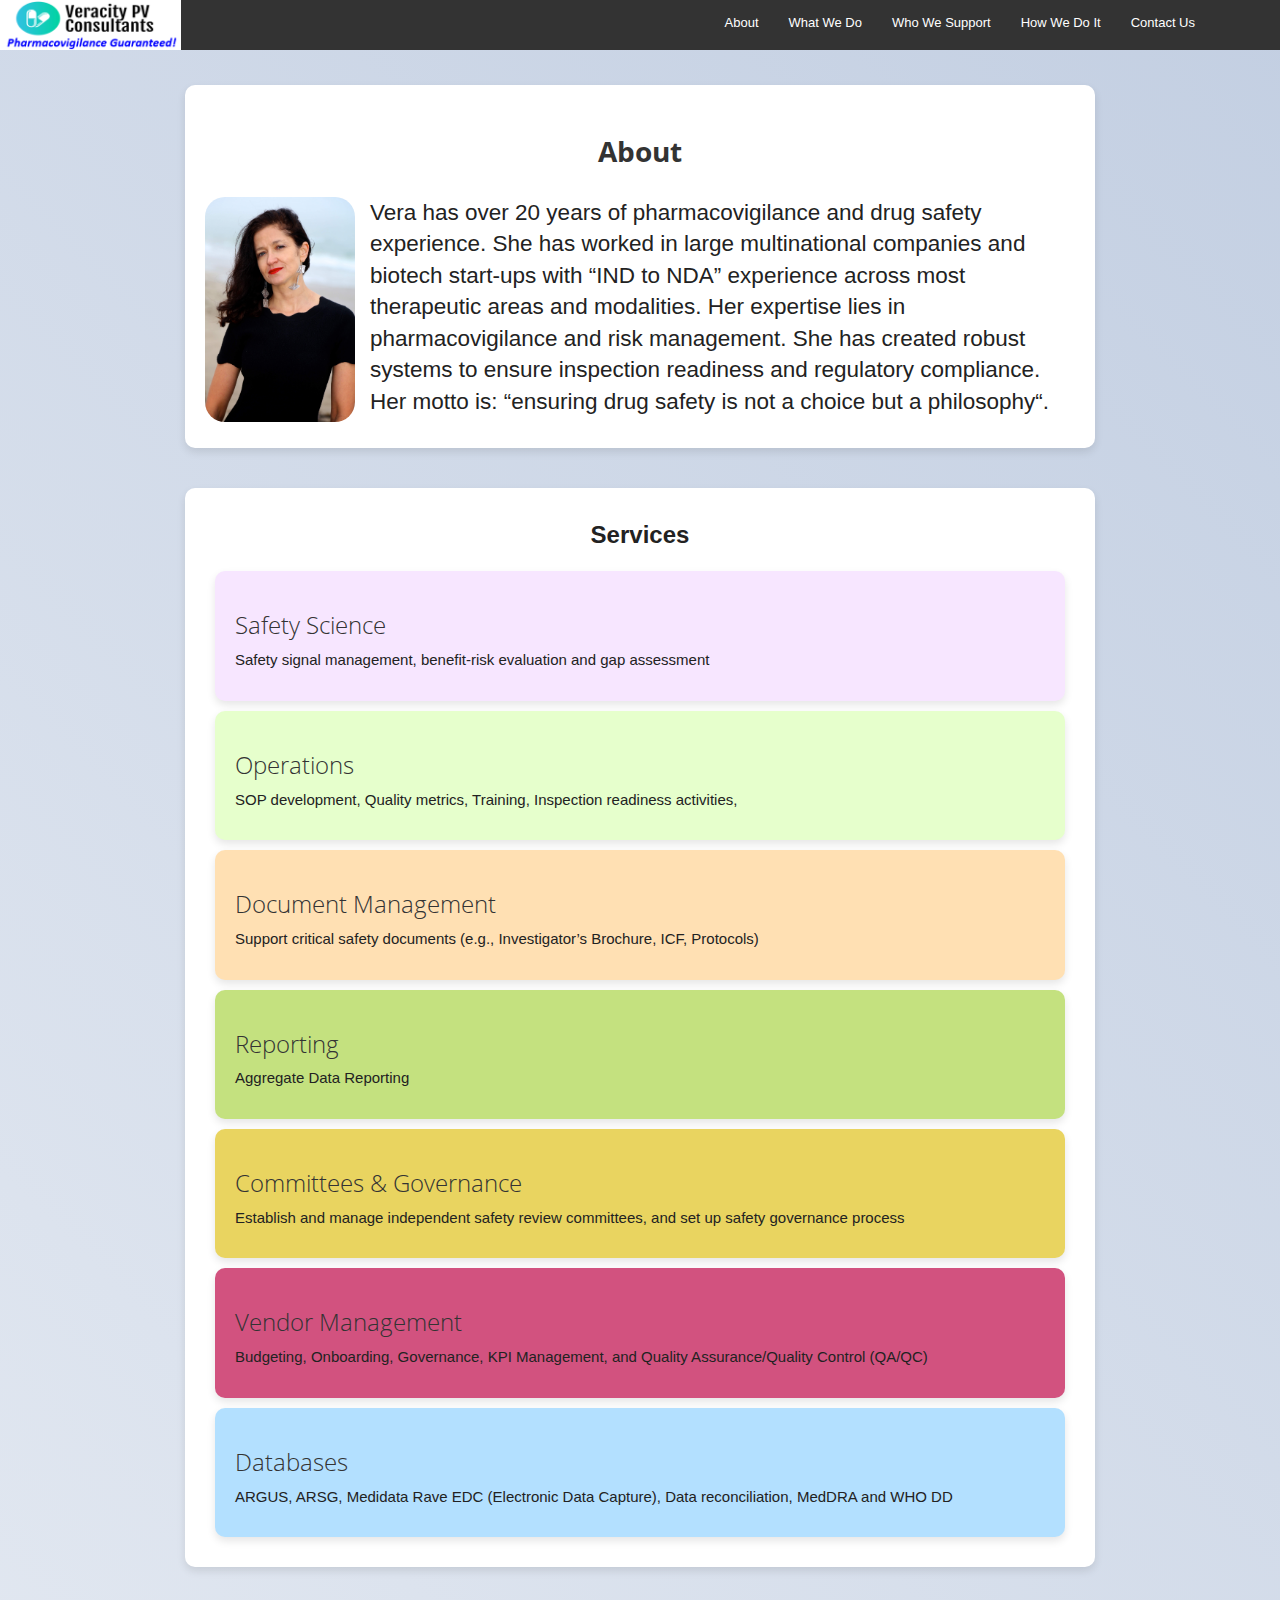
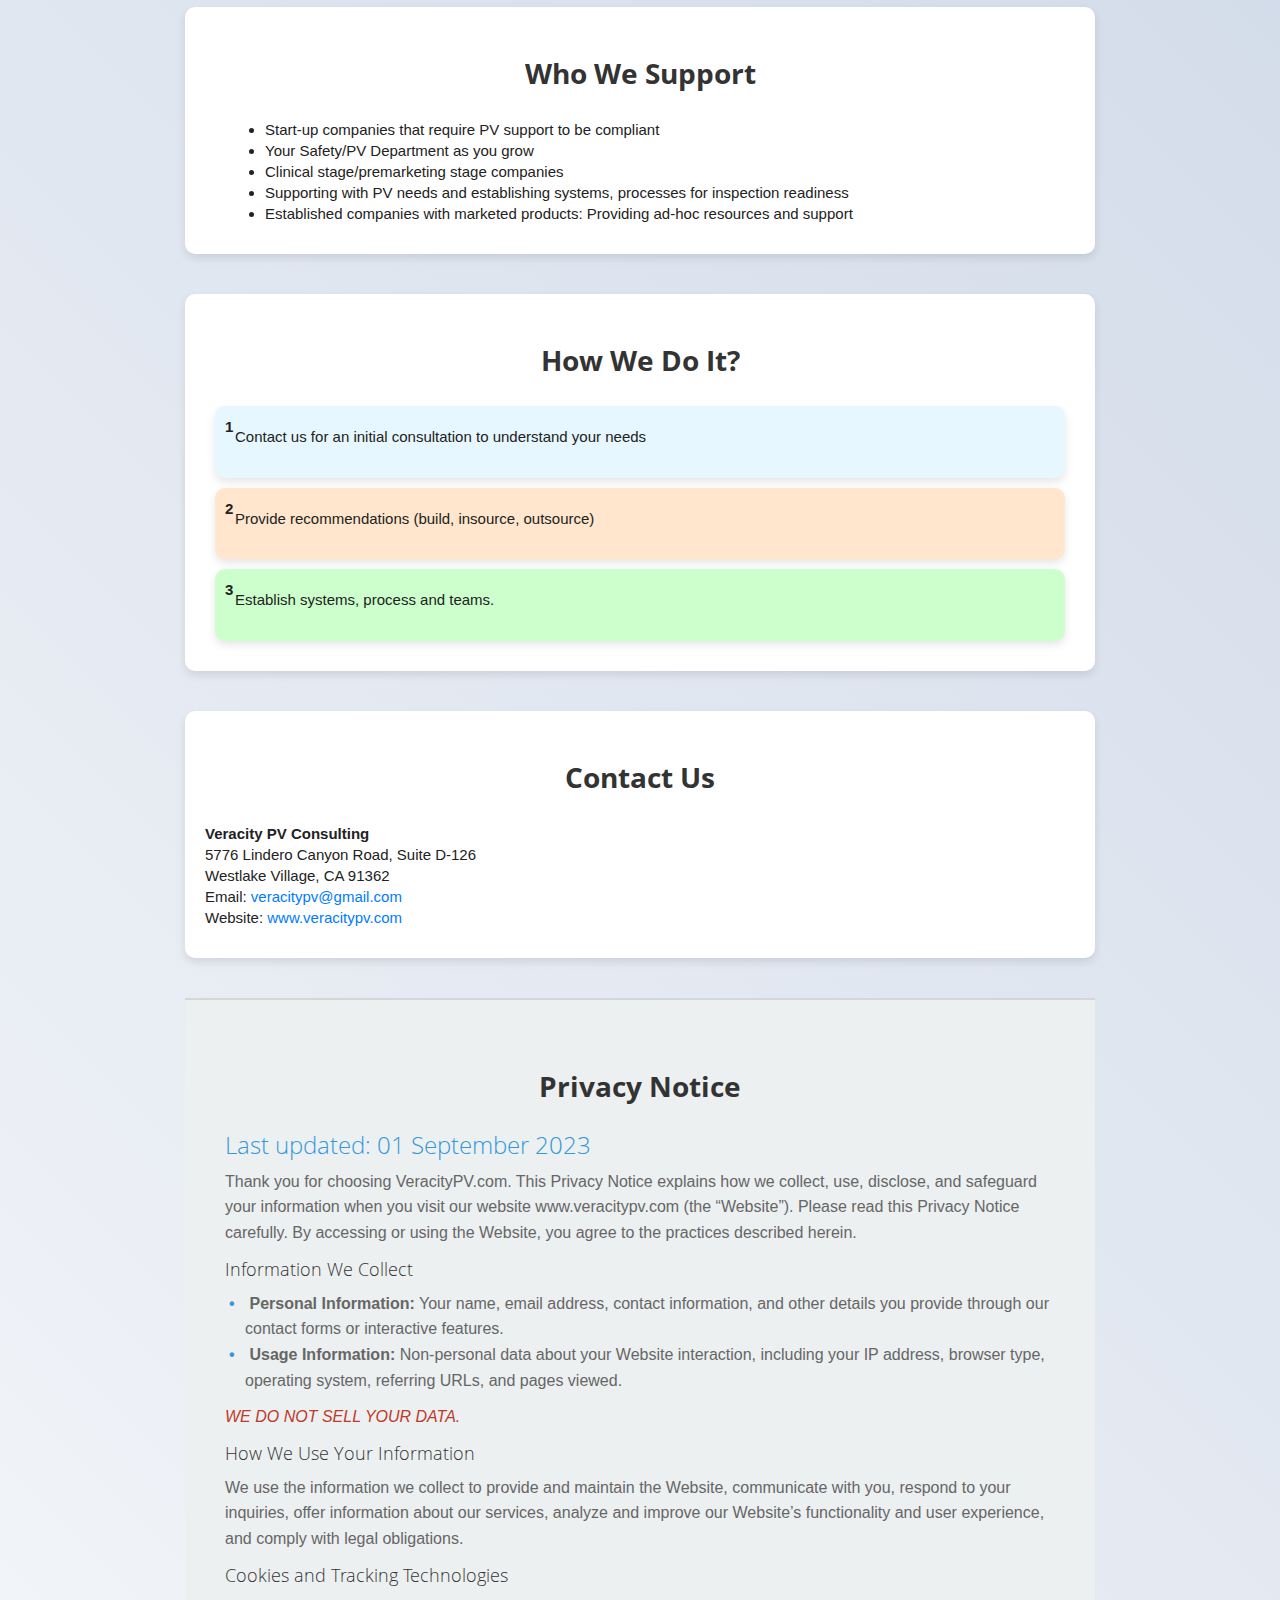
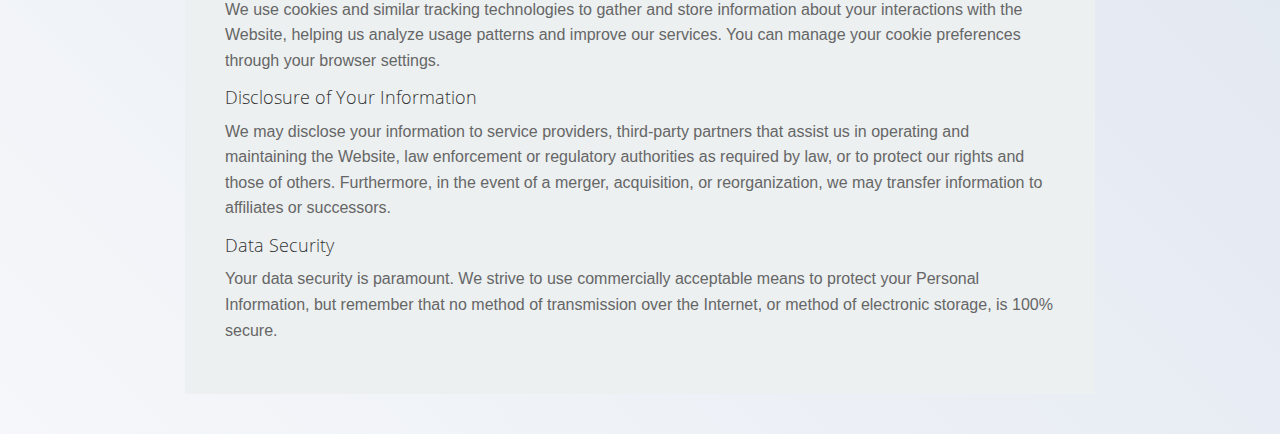
==== index.html @ f097a014 "Update privacy notice" ====
<!DOCTYPE html>

<html>

<head>

<meta charset="utf-8" />
<meta name="generator" content="pandoc" />
<meta http-equiv="X-UA-Compatible" content="IE=EDGE" />


<meta name="author" content="Vera Singh RN, MPH" />


<title>index.knit</title>

<script src="site_libs/header-attrs-2.21/header-attrs.js"></script>
<script src="site_libs/jquery-3.6.0/jquery-3.6.0.min.js"></script>
<meta name="viewport" content="width=device-width, initial-scale=1" />
<link href="site_libs/bootstrap-3.3.5/css/yeti.min.css" rel="stylesheet" />
<script src="site_libs/bootstrap-3.3.5/js/bootstrap.min.js"></script>
<script src="site_libs/bootstrap-3.3.5/shim/html5shiv.min.js"></script>
<script src="site_libs/bootstrap-3.3.5/shim/respond.min.js"></script>
<style>h1 {font-size: 34px;}
       h1.title {font-size: 38px;}
       h2 {font-size: 30px;}
       h3 {font-size: 24px;}
       h4 {font-size: 18px;}
       h5 {font-size: 16px;}
       h6 {font-size: 12px;}
       code {color: inherit; background-color: rgba(0, 0, 0, 0.04);}
       pre:not([class]) { background-color: white }</style>
<script src="site_libs/navigation-1.1/tabsets.js"></script>
<link href="site_libs/highlightjs-9.12.0/default.css" rel="stylesheet" />
<script src="site_libs/highlightjs-9.12.0/highlight.js"></script>
<!-- header.html -->
<script type="text/javascript">
  $(document).ready(function() {
    $('.navbar-header').remove(); // Remove the existing title
    $('.navbar').prepend('<div class="navbar-header" style="display: inline-block;"><img src="pics/veracitypv_logo.png" style="height: 50px;"></div>');
  });
</script>

<script>
document.addEventListener('DOMContentLoaded', function() {
  document.querySelectorAll('.navbar-nav a').forEach(anchor => {
    anchor.addEventListener('click', function(e) {
      let hash = this.getAttribute('href');
      let target = document.querySelector(hash);
      if (target) {
        e.preventDefault();
        window.scrollTo({
          top: target.offsetTop - 70,  // 70px is the height of your navbar
          behavior: 'smooth'
        });
      }
    });
  });
});
</script>

<style type="text/css">
  code{white-space: pre-wrap;}
  span.smallcaps{font-variant: small-caps;}
  span.underline{text-decoration: underline;}
  div.column{display: inline-block; vertical-align: top; width: 50%;}
  div.hanging-indent{margin-left: 1.5em; text-indent: -1.5em;}
  ul.task-list{list-style: none;}
    </style>

<style type="text/css">code{white-space: pre;}</style>
<script type="text/javascript">
if (window.hljs) {
  hljs.configure({languages: []});
  hljs.initHighlightingOnLoad();
  if (document.readyState && document.readyState === "complete") {
    window.setTimeout(function() { hljs.initHighlighting(); }, 0);
  }
}
</script>






<link rel="stylesheet" href="styles.css" type="text/css" />



<style type = "text/css">
.main-container {
  max-width: 940px;
  margin-left: auto;
  margin-right: auto;
}
img {
  max-width:100%;
}
.tabbed-pane {
  padding-top: 12px;
}
.html-widget {
  margin-bottom: 20px;
}
button.code-folding-btn:focus {
  outline: none;
}
summary {
  display: list-item;
}
details > summary > p:only-child {
  display: inline;
}
pre code {
  padding: 0;
}
</style>


<style type="text/css">
.dropdown-submenu {
  position: relative;
}
.dropdown-submenu>.dropdown-menu {
  top: 0;
  left: 100%;
  margin-top: -6px;
  margin-left: -1px;
  border-radius: 0 6px 6px 6px;
}
.dropdown-submenu:hover>.dropdown-menu {
  display: block;
}
.dropdown-submenu>a:after {
  display: block;
  content: " ";
  float: right;
  width: 0;
  height: 0;
  border-color: transparent;
  border-style: solid;
  border-width: 5px 0 5px 5px;
  border-left-color: #cccccc;
  margin-top: 5px;
  margin-right: -10px;
}
.dropdown-submenu:hover>a:after {
  border-left-color: #adb5bd;
}
.dropdown-submenu.pull-left {
  float: none;
}
.dropdown-submenu.pull-left>.dropdown-menu {
  left: -100%;
  margin-left: 10px;
  border-radius: 6px 0 6px 6px;
}
</style>

<script type="text/javascript">
// manage active state of menu based on current page
$(document).ready(function () {
  // active menu anchor
  href = window.location.pathname
  href = href.substr(href.lastIndexOf('/') + 1)
  if (href === "")
    href = "index.html";
  var menuAnchor = $('a[href="' + href + '"]');

  // mark the anchor link active (and if it's in a dropdown, also mark that active)
  var dropdown = menuAnchor.closest('li.dropdown');
  if (window.bootstrap) { // Bootstrap 4+
    menuAnchor.addClass('active');
    dropdown.find('> .dropdown-toggle').addClass('active');
  } else { // Bootstrap 3
    menuAnchor.parent().addClass('active');
    dropdown.addClass('active');
  }

  // Navbar adjustments
  var navHeight = $(".navbar").first().height() + 15;
  var style = document.createElement('style');
  var pt = "padding-top: " + navHeight + "px; ";
  var mt = "margin-top: -" + navHeight + "px; ";
  var css = "";
  // offset scroll position for anchor links (for fixed navbar)
  for (var i = 1; i <= 6; i++) {
    css += ".section h" + i + "{ " + pt + mt + "}\n";
  }
  style.innerHTML = "body {" + pt + "padding-bottom: 40px; }\n" + css;
  document.head.appendChild(style);
});
</script>

<!-- tabsets -->

<style type="text/css">
.tabset-dropdown > .nav-tabs {
  display: inline-table;
  max-height: 500px;
  min-height: 44px;
  overflow-y: auto;
  border: 1px solid #ddd;
  border-radius: 4px;
}

.tabset-dropdown > .nav-tabs > li.active:before, .tabset-dropdown > .nav-tabs.nav-tabs-open:before {
  content: "\e259";
  font-family: 'Glyphicons Halflings';
  display: inline-block;
  padding: 10px;
  border-right: 1px solid #ddd;
}

.tabset-dropdown > .nav-tabs.nav-tabs-open > li.active:before {
  content: "\e258";
  font-family: 'Glyphicons Halflings';
  border: none;
}

.tabset-dropdown > .nav-tabs > li.active {
  display: block;
}

.tabset-dropdown > .nav-tabs > li > a,
.tabset-dropdown > .nav-tabs > li > a:focus,
.tabset-dropdown > .nav-tabs > li > a:hover {
  border: none;
  display: inline-block;
  border-radius: 4px;
  background-color: transparent;
}

.tabset-dropdown > .nav-tabs.nav-tabs-open > li {
  display: block;
  float: none;
}

.tabset-dropdown > .nav-tabs > li {
  display: none;
}
</style>

<!-- code folding -->




</head>

<body>


<div class="container-fluid main-container">




<div class="navbar navbar-default  navbar-fixed-top" role="navigation">
  <div class="container">
    <div class="navbar-header">
      <button type="button" class="navbar-toggle collapsed" data-toggle="collapse" data-bs-toggle="collapse" data-target="#navbar" data-bs-target="#navbar">
        <span class="icon-bar"></span>
        <span class="icon-bar"></span>
        <span class="icon-bar"></span>
      </button>
      <a class="navbar-brand" href="index.html">VeracityPV</a>
    </div>
    <div id="navbar" class="navbar-collapse collapse">
      <ul class="nav navbar-nav">
        <li>
  <a href="#about">About</a>
</li>
<li>
  <a href="#what-we-do">What We Do</a>
</li>
<li>
  <a href="#who-we-support">Who We Support</a>
</li>
<li>
  <a href="#how-we-do-it">How We Do It</a>
</li>
<li>
  <a href="#contact-us">Contact Us</a>
</li>
      </ul>
      <ul class="nav navbar-nav navbar-right">
        
      </ul>
    </div><!--/.nav-collapse -->
  </div><!--/.container -->
</div><!--/.navbar -->

<div id="header">




</div>


<!-- About Section -->
<div id="about" class="card anchor-offset">
<h2 class="section-header">
About
</h2>
<img src="pics/vera_pic.png" alt="Vera Headshot" class="rounded-image" style="float: left; margin-right: 15px; width: 150px; height: auto;">
<div style="font-size: 1.5em;">
<p><!-- Increased font size --> Vera has over 20 years of
pharmacovigilance and drug safety experience. She has worked in large
multinational companies and biotech start-ups with “IND to NDA”
experience across most therapeutic areas and modalities. Her expertise
lies in pharmacovigilance and risk management. She has created robust
systems to ensure inspection readiness and regulatory compliance. Her
motto is: “ensuring drug safety is not a choice but a philosophy“.</p>
</div>
<div style="clear: both;">

</div>
</div>
<div id="what-we-do" class="card anchor-offset">
<!-- What We Do Section -->
<div class="how-we-do-it-label">
Services
</div>
<!-- Safety Science Card -->
<div id="safety-science" class="how-we-do-it-card">
<h3>
Safety Science
</h3>
<p>Safety signal management, benefit-risk evaluation and gap
assessment</p>
</div>
<!-- Operations Card -->
<div id="operations" class="how-we-do-it-card">
<h3>
Operations
</h3>
<p>SOP development, Quality metrics, Training, Inspection readiness
activities,</p>
</div>
<!-- Document Management Card -->
<div id="document-management" class="how-we-do-it-card">
<h3>
Document Management
</h3>
<p>Support critical safety documents (e.g., Investigator’s Brochure,
ICF, Protocols)</p>
</div>
<!-- Reporting Card -->
<div id="reporting" class="how-we-do-it-card">
<h3>
Reporting
</h3>
<p>Aggregate Data Reporting</p>
</div>
<!-- Committees & Governance Card -->
<div id="committees-governance" class="how-we-do-it-card">
<h3>
Committees &amp; Governance
</h3>
<p>Establish and manage independent safety review committees, and set up
safety governance process</p>
</div>
<!-- Vendor Management Card -->
<div id="vendor-management" class="how-we-do-it-card">
<h3>
Vendor Management
</h3>
<p>Budgeting, Onboarding, Governance, KPI Management, and Quality
Assurance/Quality Control (QA/QC)</p>
</div>
<!-- Databases Card -->
<div id="databases" class="how-we-do-it-card">
<h3>
Databases
</h3>
<p>ARGUS, ARSG, Medidata Rave EDC (Electronic Data Capture), Data
reconciliation, MedDRA and WHO DD</p>
</div>
</div>
<!-- Who We Support Section -->
<div id="who-we-support" class="card anchor-offset">
<h2 class="section-header">
Who We Support
</h2>
<ul>
<li>Start-up companies that require PV support to be compliant</li>
<li>Your Safety/PV Department as you grow</li>
<li>Clinical stage/premarketing stage companies</li>
<li>Supporting with PV needs and establishing systems, processes for
inspection readiness</li>
<li>Established companies with marketed products: Providing ad-hoc
resources and support</li>
</ul>
</div>
<!-- How We Do It Section -->
<div id="how-we-do-it" class="card anchor-offset">
<!-- Added anchor-offset class -->
<h2 class="section-header">
How We Do It?
</h2>
<div id="step-1" class="how-we-do-it-card">
<div class="step-number">
1
</div>
<p>Contact us for an initial consultation to understand your needs</p>
</div>
<div id="step-2" class="how-we-do-it-card">
<div class="step-number">
2
</div>
<p>Provide recommendations (build, insource, outsource)</p>
</div>
<div id="step-3" class="how-we-do-it-card">
<div class="step-number">
3
</div>
<p>Establish systems, process and teams.</p>
</div>
</div>
<!-- Contact Us Section -->
<div id="contact-us" class="card anchor-offset">
<!-- Added anchor-offset class -->
<h2 class="section-header">
Contact Us
</h2>
<p><strong>Veracity PV Consulting</strong><br />
5776 Lindero Canyon Road, Suite D-126<br />
Westlake Village, CA 91362<br />
Email: <a
href="mailto:veracitypv@gmail.com">veracitypv@gmail.com</a><br />
Website: <a href="http://www.veracitypv.com">www.veracitypv.com</a></p>
</div>
<!-- Privacy Section with enhanced design -->
<section class="privacy-section" id="privacy-notice">
<hr class="section-divider">
<header>
<h2 class="section-header">
Privacy Notice
</h2>
</header>
<article class="privacy-content">
<h3>
Last updated: 01 September 2023
</h3>
<p>
Thank you for choosing VeracityPV.com. This Privacy Notice explains how
we collect, use, disclose, and safeguard your information when you visit
our website www.veracitypv.com (the “Website”). Please read this Privacy
Notice carefully. By accessing or using the Website, you agree to the
practices described herein.
</p>
<h4>
Information We Collect
</h4>
<ul>
<li>
<strong>Personal Information:</strong> Your name, email address, contact
information, and other details you provide through our contact forms or
interactive features.
</li>
<li>
<strong>Usage Information:</strong> Non-personal data about your Website
interaction, including your IP address, browser type, operating system,
referring URLs, and pages viewed.
</li>
</ul>
<p>
<em>WE DO NOT SELL YOUR DATA.</em>
</p>
<h4>
How We Use Your Information
</h4>
<p>
We use the information we collect to provide and maintain the Website,
communicate with you, respond to your inquiries, offer information about
our services, analyze and improve our Website’s functionality and user
experience, and comply with legal obligations.
</p>
<h4>
Cookies and Tracking Technologies
</h4>
<p>
We use cookies and similar tracking technologies to gather and store
information about your interactions with the Website, helping us analyze
usage patterns and improve our services. You can manage your cookie
preferences through your browser settings.
</p>
<h4>
Disclosure of Your Information
</h4>
<p>
We may disclose your information to service providers, third-party
partners that assist us in operating and maintaining the Website, law
enforcement or regulatory authorities as required by law, or to protect
our rights and those of others. Furthermore, in the event of a merger,
acquisition, or reorganization, we may transfer information to
affiliates or successors.
</p>
<h4>
Data Security
</h4>
<p>
Your data security is paramount. We strive to use commercially
acceptable means to protect your Personal Information, but remember that
no method of transmission over the Internet, or method of electronic
storage, is 100% secure.
</p>
</article>
</section>




</div>

<script>

// add bootstrap table styles to pandoc tables
function bootstrapStylePandocTables() {
  $('tr.odd').parent('tbody').parent('table').addClass('table table-condensed');
}
$(document).ready(function () {
  bootstrapStylePandocTables();
});


</script>

<!-- tabsets -->

<script>
$(document).ready(function () {
  window.buildTabsets("TOC");
});

$(document).ready(function () {
  $('.tabset-dropdown > .nav-tabs > li').click(function () {
    $(this).parent().toggleClass('nav-tabs-open');
  });
});
</script>

<!-- code folding -->


<!-- dynamically load mathjax for compatibility with self-contained -->
<script>
  (function () {
    var script = document.createElement("script");
    script.type = "text/javascript";
    script.src  = "https://mathjax.rstudio.com/latest/MathJax.js?config=TeX-AMS-MML_HTMLorMML";
    document.getElementsByTagName("head")[0].appendChild(script);
  })();
</script>

</body>
</html>
---- site_libs/bootstrap-3.3.5/css/yeti.min.css ----
@font-face {
  font-family: 'Open Sans';
  font-style: normal;
  font-weight: 300;
  src: url(fonts/OpenSansLight.ttf) format('truetype');
}
@font-face {
  font-family: 'Open Sans';
  font-style: normal;
  font-weight: 400;
  src: url(fonts/OpenSans.ttf) format('truetype');
}
@font-face {
  font-family: 'Open Sans';
  font-style: normal;
  font-weight: 700;
  src: url(fonts/OpenSansBold.ttf) format('truetype');
}
@font-face {
  font-family: 'Open Sans';
  font-style: italic;
  font-weight: 300;
  src: url(fonts/OpenSansLightItalic.ttf) format('truetype');
}
@font-face {
  font-family: 'Open Sans';
  font-style: italic;
  font-weight: 400;
  src: url(fonts/OpenSansItalic.ttf) format('truetype');
}
@font-face {
  font-family: 'Open Sans';
  font-style: italic;
  font-weight: 700;
  src: url(fonts/OpenSansBoldItalic.ttf) format('truetype');
}


/*!
 * bootswatch v3.3.6
 * Homepage: http://bootswatch.com
 * Copyright 2012-2015 Thomas Park
 * Licensed under MIT
 * Based on Bootstrap
*//*!
 * Bootstrap v3.3.6 (http://getbootstrap.com)
 * Copyright 2011-2015 Twitter, Inc.
 * Licensed under MIT (https://github.com/twbs/bootstrap/blob/master/LICENSE)
 *//*! normalize.css v3.0.3 | MIT License | github.com/necolas/normalize.css */html{font-family:sans-serif;-ms-text-size-adjust:100%;-webkit-text-size-adjust:100%}body{margin:0}article,aside,details,figcaption,figure,footer,header,hgroup,main,menu,nav,section,summary{display:block}audio,canvas,progress,video{display:inline-block;vertical-align:baseline}audio:not([controls]){display:none;height:0}[hidden],template{display:none}a{background-color:transparent}a:active,a:hover{outline:0}abbr[title]{border-bottom:1px dotted}b,strong{font-weight:bold}dfn{font-style:italic}h1{font-size:2em;margin:0.67em 0}mark{background:#ff0;color:#000}small{font-size:80%}sub,sup{font-size:75%;line-height:0;position:relative;vertical-align:baseline}sup{top:-0.5em}sub{bottom:-0.25em}img{border:0}svg:not(:root){overflow:hidden}figure{margin:1em 40px}hr{-webkit-box-sizing:content-box;-moz-box-sizing:content-box;box-sizing:content-box;height:0}pre{overflow:auto}code,kbd,pre,samp{font-family:monospace, monospace;font-size:1em}button,input,optgroup,select,textarea{color:inherit;font:inherit;margin:0}button{overflow:visible}button,select{text-transform:none}button,html input[type="button"],input[type="reset"],input[type="submit"]{-webkit-appearance:button;cursor:pointer}button[disabled],html input[disabled]{cursor:default}button::-moz-focus-inner,input::-moz-focus-inner{border:0;padding:0}input{line-height:normal}input[type="checkbox"],input[type="radio"]{-webkit-box-sizing:border-box;-moz-box-sizing:border-box;box-sizing:border-box;padding:0}input[type="number"]::-webkit-inner-spin-button,input[type="number"]::-webkit-outer-spin-button{height:auto}input[type="search"]{-webkit-appearance:textfield;-webkit-box-sizing:content-box;-moz-box-sizing:content-box;box-sizing:content-box}input[type="search"]::-webkit-search-cancel-button,input[type="search"]::-webkit-search-decoration{-webkit-appearance:none}fieldset{border:1px solid #c0c0c0;margin:0 2px;padding:0.35em 0.625em 0.75em}legend{border:0;padding:0}textarea{overflow:auto}optgroup{font-weight:bold}table{border-collapse:collapse;border-spacing:0}td,th{padding:0}/*! Source: https://github.com/h5bp/html5-boilerplate/blob/master/src/css/main.css */@media print{*,*:before,*:after{background:transparent !important;color:#000 !important;-webkit-box-shadow:none !important;box-shadow:none !important;text-shadow:none !important}a,a:visited{text-decoration:underline}a[href]:after{content:" (" attr(href) ")"}abbr[title]:after{content:" (" attr(title) ")"}a[href^="#"]:after,a[href^="javascript:"]:after{content:""}pre,blockquote{border:1px solid #999;page-break-inside:avoid}thead{display:table-header-group}tr,img{page-break-inside:avoid}img{max-width:100% !important}p,h2,h3{orphans:3;widows:3}h2,h3{page-break-after:avoid}.navbar{display:none}.btn>.caret,.dropup>.btn>.caret{border-top-color:#000 !important}.label{border:1px solid #000}.table{border-collapse:collapse !important}.table td,.table th{background-color:#fff !important}.table-bordered th,.table-bordered td{border:1px solid #ddd !important}}@font-face{font-family:'Glyphicons Halflings';src:url('../fonts/glyphicons-halflings-regular.eot');src:url('../fonts/glyphicons-halflings-regular.eot?#iefix') format('embedded-opentype'),url('../fonts/glyphicons-halflings-regular.woff') format('woff'),url('../fonts/glyphicons-halflings-regular.ttf') format('truetype'),url('../fonts/glyphicons-halflings-regular.svg#glyphicons_halflingsregular') format('svg')}.glyphicon{position:relative;top:1px;display:inline-block;font-family:'Glyphicons Halflings';font-style:normal;font-weight:normal;line-height:1;-webkit-font-smoothing:antialiased;-moz-osx-font-smoothing:grayscale}.glyphicon-asterisk:before{content:"\002a"}.glyphicon-plus:before{content:"\002b"}.glyphicon-euro:before,.glyphicon-eur:before{content:"\20ac"}.glyphicon-minus:before{content:"\2212"}.glyphicon-cloud:before{content:"\2601"}.glyphicon-envelope:before{content:"\2709"}.glyphicon-pencil:before{content:"\270f"}.glyphicon-glass:before{content:"\e001"}.glyphicon-music:before{content:"\e002"}.glyphicon-search:before{content:"\e003"}.glyphicon-heart:before{content:"\e005"}.glyphicon-star:before{content:"\e006"}.glyphicon-star-empty:before{content:"\e007"}.glyphicon-user:before{content:"\e008"}.glyphicon-film:before{content:"\e009"}.glyphicon-th-large:before{content:"\e010"}.glyphicon-th:before{content:"\e011"}.glyphicon-th-list:before{content:"\e012"}.glyphicon-ok:before{content:"\e013"}.glyphicon-remove:before{content:"\e014"}.glyphicon-zoom-in:before{content:"\e015"}.glyphicon-zoom-out:before{content:"\e016"}.glyphicon-off:before{content:"\e017"}.glyphicon-signal:before{content:"\e018"}.glyphicon-cog:before{content:"\e019"}.glyphicon-trash:before{content:"\e020"}.glyphicon-home:before{content:"\e021"}.glyphicon-file:before{content:"\e022"}.glyphicon-time:before{content:"\e023"}.glyphicon-road:before{content:"\e024"}.glyphicon-download-alt:before{content:"\e025"}.glyphicon-download:before{content:"\e026"}.glyphicon-upload:before{content:"\e027"}.glyphicon-inbox:before{content:"\e028"}.glyphicon-play-circle:before{content:"\e029"}.glyphicon-repeat:before{content:"\e030"}.glyphicon-refresh:before{content:"\e031"}.glyphicon-list-alt:before{content:"\e032"}.glyphicon-lock:before{content:"\e033"}.glyphicon-flag:before{content:"\e034"}.glyphicon-headphones:before{content:"\e035"}.glyphicon-volume-off:before{content:"\e036"}.glyphicon-volume-down:before{content:"\e037"}.glyphicon-volume-up:before{content:"\e038"}.glyphicon-qrcode:before{content:"\e039"}.glyphicon-barcode:before{content:"\e040"}.glyphicon-tag:before{content:"\e041"}.glyphicon-tags:before{content:"\e042"}.glyphicon-book:before{content:"\e043"}.glyphicon-bookmark:before{content:"\e044"}.glyphicon-print:before{content:"\e045"}.glyphicon-camera:before{content:"\e046"}.glyphicon-font:before{content:"\e047"}.glyphicon-bold:before{content:"\e048"}.glyphicon-italic:before{content:"\e049"}.glyphicon-text-height:before{content:"\e050"}.glyphicon-text-width:before{content:"\e051"}.glyphicon-align-left:before{content:"\e052"}.glyphicon-align-center:before{content:"\e053"}.glyphicon-align-right:before{content:"\e054"}.glyphicon-align-justify:before{content:"\e055"}.glyphicon-list:before{content:"\e056"}.glyphicon-indent-left:before{content:"\e057"}.glyphicon-indent-right:before{content:"\e058"}.glyphicon-facetime-video:before{content:"\e059"}.glyphicon-picture:before{content:"\e060"}.glyphicon-map-marker:before{content:"\e062"}.glyphicon-adjust:before{content:"\e063"}.glyphicon-tint:before{content:"\e064"}.glyphicon-edit:before{content:"\e065"}.glyphicon-share:before{content:"\e066"}.glyphicon-check:before{content:"\e067"}.glyphicon-move:before{content:"\e068"}.glyphicon-step-backward:before{content:"\e069"}.glyphicon-fast-backward:before{content:"\e070"}.glyphicon-backward:before{content:"\e071"}.glyphicon-play:before{content:"\e072"}.glyphicon-pause:before{content:"\e073"}.glyphicon-stop:before{content:"\e074"}.glyphicon-forward:before{content:"\e075"}.glyphicon-fast-forward:before{content:"\e076"}.glyphicon-step-forward:before{content:"\e077"}.glyphicon-eject:before{content:"\e078"}.glyphicon-chevron-left:before{content:"\e079"}.glyphicon-chevron-right:before{content:"\e080"}.glyphicon-plus-sign:before{content:"\e081"}.glyphicon-minus-sign:before{content:"\e082"}.glyphicon-remove-sign:before{content:"\e083"}.glyphicon-ok-sign:before{content:"\e084"}.glyphicon-question-sign:before{content:"\e085"}.glyphicon-info-sign:before{content:"\e086"}.glyphicon-screenshot:before{content:"\e087"}.glyphicon-remove-circle:before{content:"\e088"}.glyphicon-ok-circle:before{content:"\e089"}.glyphicon-ban-circle:before{content:"\e090"}.glyphicon-arrow-left:before{content:"\e091"}.glyphicon-arrow-right:before{content:"\e092"}.glyphicon-arrow-up:before{content:"\e093"}.glyphicon-arrow-down:before{content:"\e094"}.glyphicon-share-alt:before{content:"\e095"}.glyphicon-resize-full:before{content:"\e096"}.glyphicon-resize-small:before{content:"\e097"}.glyphicon-exclamation-sign:before{content:"\e101"}.glyphicon-gift:before{content:"\e102"}.glyphicon-leaf:before{content:"\e103"}.glyphicon-fire:before{content:"\e104"}.glyphicon-eye-open:before{content:"\e105"}.glyphicon-eye-close:before{content:"\e106"}.glyphicon-warning-sign:before{content:"\e107"}.glyphicon-plane:before{content:"\e108"}.glyphicon-calendar:before{content:"\e109"}.glyphicon-random:before{content:"\e110"}.glyphicon-comment:before{content:"\e111"}.glyphicon-magnet:before{content:"\e112"}.glyphicon-chevron-up:before{content:"\e113"}.glyphicon-chevron-down:before{content:"\e114"}.glyphicon-retweet:before{content:"\e115"}.glyphicon-shopping-cart:before{content:"\e116"}.glyphicon-folder-close:before{content:"\e117"}.glyphicon-folder-open:before{content:"\e118"}.glyphicon-resize-vertical:before{content:"\e119"}.glyphicon-resize-horizontal:before{content:"\e120"}.glyphicon-hdd:before{content:"\e121"}.glyphicon-bullhorn:before{content:"\e122"}.glyphicon-bell:before{content:"\e123"}.glyphicon-certificate:before{content:"\e124"}.glyphicon-thumbs-up:before{content:"\e125"}.glyphicon-thumbs-down:before{content:"\e126"}.glyphicon-hand-right:before{content:"\e127"}.glyphicon-hand-left:before{content:"\e128"}.glyphicon-hand-up:before{content:"\e129"}.glyphicon-hand-down:before{content:"\e130"}.glyphicon-circle-arrow-right:before{content:"\e131"}.glyphicon-circle-arrow-left:before{content:"\e132"}.glyphicon-circle-arrow-up:before{content:"\e133"}.glyphicon-circle-arrow-down:before{content:"\e134"}.glyphicon-globe:before{content:"\e135"}.glyphicon-wrench:before{content:"\e136"}.glyphicon-tasks:before{content:"\e137"}.glyphicon-filter:before{content:"\e138"}.glyphicon-briefcase:before{content:"\e139"}.glyphicon-fullscreen:before{content:"\e140"}.glyphicon-dashboard:before{content:"\e141"}.glyphicon-paperclip:before{content:"\e142"}.glyphicon-heart-empty:before{content:"\e143"}.glyphicon-link:before{content:"\e144"}.glyphicon-phone:before{content:"\e145"}.glyphicon-pushpin:before{content:"\e146"}.glyphicon-usd:before{content:"\e148"}.glyphicon-gbp:before{content:"\e149"}.glyphicon-sort:before{content:"\e150"}.glyphicon-sort-by-alphabet:before{content:"\e151"}.glyphicon-sort-by-alphabet-alt:before{content:"\e152"}.glyphicon-sort-by-order:before{content:"\e153"}.glyphicon-sort-by-order-alt:before{content:"\e154"}.glyphicon-sort-by-attributes:before{content:"\e155"}.glyphicon-sort-by-attributes-alt:before{content:"\e156"}.glyphicon-unchecked:before{content:"\e157"}.glyphicon-expand:before{content:"\e158"}.glyphicon-collapse-down:before{content:"\e159"}.glyphicon-collapse-up:before{content:"\e160"}.glyphicon-log-in:before{content:"\e161"}.glyphicon-flash:before{content:"\e162"}.glyphicon-log-out:before{content:"\e163"}.glyphicon-new-window:before{content:"\e164"}.glyphicon-record:before{content:"\e165"}.glyphicon-save:before{content:"\e166"}.glyphicon-open:before{content:"\e167"}.glyphicon-saved:before{content:"\e168"}.glyphicon-import:before{content:"\e169"}.glyphicon-export:before{content:"\e170"}.glyphicon-send:before{content:"\e171"}.glyphicon-floppy-disk:before{content:"\e172"}.glyphicon-floppy-saved:before{content:"\e173"}.glyphicon-floppy-remove:before{content:"\e174"}.glyphicon-floppy-save:before{content:"\e175"}.glyphicon-floppy-open:before{content:"\e176"}.glyphicon-credit-card:before{content:"\e177"}.glyphicon-transfer:before{content:"\e178"}.glyphicon-cutlery:before{content:"\e179"}.glyphicon-header:before{content:"\e180"}.glyphicon-compressed:before{content:"\e181"}.glyphicon-earphone:before{content:"\e182"}.glyphicon-phone-alt:before{content:"\e183"}.glyphicon-tower:before{content:"\e184"}.glyphicon-stats:before{content:"\e185"}.glyphicon-sd-video:before{content:"\e186"}.glyphicon-hd-video:before{content:"\e187"}.glyphicon-subtitles:before{content:"\e188"}.glyphicon-sound-stereo:before{content:"\e189"}.glyphicon-sound-dolby:before{content:"\e190"}.glyphicon-sound-5-1:before{content:"\e191"}.glyphicon-sound-6-1:before{content:"\e192"}.glyphicon-sound-7-1:before{content:"\e193"}.glyphicon-copyright-mark:before{content:"\e194"}.glyphicon-registration-mark:before{content:"\e195"}.glyphicon-cloud-download:before{content:"\e197"}.glyphicon-cloud-upload:before{content:"\e198"}.glyphicon-tree-conifer:before{content:"\e199"}.glyphicon-tree-deciduous:before{content:"\e200"}.glyphicon-cd:before{content:"\e201"}.glyphicon-save-file:before{content:"\e202"}.glyphicon-open-file:before{content:"\e203"}.glyphicon-level-up:before{content:"\e204"}.glyphicon-copy:before{content:"\e205"}.glyphicon-paste:before{content:"\e206"}.glyphicon-alert:before{content:"\e209"}.glyphicon-equalizer:before{content:"\e210"}.glyphicon-king:before{content:"\e211"}.glyphicon-queen:before{content:"\e212"}.glyphicon-pawn:before{content:"\e213"}.glyphicon-bishop:before{content:"\e214"}.glyphicon-knight:before{content:"\e215"}.glyphicon-baby-formula:before{content:"\e216"}.glyphicon-tent:before{content:"\26fa"}.glyphicon-blackboard:before{content:"\e218"}.glyphicon-bed:before{content:"\e219"}.glyphicon-apple:before{content:"\f8ff"}.glyphicon-erase:before{content:"\e221"}.glyphicon-hourglass:before{content:"\231b"}.glyphicon-lamp:before{content:"\e223"}.glyphicon-duplicate:before{content:"\e224"}.glyphicon-piggy-bank:before{content:"\e225"}.glyphicon-scissors:before{content:"\e226"}.glyphicon-bitcoin:before{content:"\e227"}.glyphicon-btc:before{content:"\e227"}.glyphicon-xbt:before{content:"\e227"}.glyphicon-yen:before{content:"\00a5"}.glyphicon-jpy:before{content:"\00a5"}.glyphicon-ruble:before{content:"\20bd"}.glyphicon-rub:before{content:"\20bd"}.glyphicon-scale:before{content:"\e230"}.glyphicon-ice-lolly:before{content:"\e231"}.glyphicon-ice-lolly-tasted:before{content:"\e232"}.glyphicon-education:before{content:"\e233"}.glyphicon-option-horizontal:before{content:"\e234"}.glyphicon-option-vertical:before{content:"\e235"}.glyphicon-menu-hamburger:before{content:"\e236"}.glyphicon-modal-window:before{content:"\e237"}.glyphicon-oil:before{content:"\e238"}.glyphicon-grain:before{content:"\e239"}.glyphicon-sunglasses:before{content:"\e240"}.glyphicon-text-size:before{content:"\e241"}.glyphicon-text-color:before{content:"\e242"}.glyphicon-text-background:before{content:"\e243"}.glyphicon-object-align-top:before{content:"\e244"}.glyphicon-object-align-bottom:before{content:"\e245"}.glyphicon-object-align-horizontal:before{content:"\e246"}.glyphicon-object-align-left:before{content:"\e247"}.glyphicon-object-align-vertical:before{content:"\e248"}.glyphicon-object-align-right:before{content:"\e249"}.glyphicon-triangle-right:before{content:"\e250"}.glyphicon-triangle-left:before{content:"\e251"}.glyphicon-triangle-bottom:before{content:"\e252"}.glyphicon-triangle-top:before{content:"\e253"}.glyphicon-console:before{content:"\e254"}.glyphicon-superscript:before{content:"\e255"}.glyphicon-subscript:before{content:"\e256"}.glyphicon-menu-left:before{content:"\e257"}.glyphicon-menu-right:before{content:"\e258"}.glyphicon-menu-down:before{content:"\e259"}.glyphicon-menu-up:before{content:"\e260"}*{-webkit-box-sizing:border-box;-moz-box-sizing:border-box;box-sizing:border-box}*:before,*:after{-webkit-box-sizing:border-box;-moz-box-sizing:border-box;box-sizing:border-box}html{font-size:10px;-webkit-tap-highlight-color:rgba(0,0,0,0)}body{font-family:"Open Sans","Helvetica Neue",Helvetica,Arial,sans-serif;font-size:15px;line-height:1.4;color:#222222;background-color:#ffffff}input,button,select,textarea{font-family:inherit;font-size:inherit;line-height:inherit}a{color:#008cba;text-decoration:none}a:hover,a:focus{color:#008cba;text-decoration:underline}a:focus{outline:thin dotted;outline:5px auto -webkit-focus-ring-color;outline-offset:-2px}figure{margin:0}img{vertical-align:middle}.img-responsive,.thumbnail>img,.thumbnail a>img,.carousel-inner>.item>img,.carousel-inner>.item>a>img{display:block;max-width:100%;height:auto}.img-rounded{border-radius:0}.img-thumbnail{padding:4px;line-height:1.4;background-color:#ffffff;border:1px solid #dddddd;border-radius:0;-webkit-transition:all .2s ease-in-out;-o-transition:all .2s ease-in-out;transition:all .2s ease-in-out;display:inline-block;max-width:100%;height:auto}.img-circle{border-radius:50%}hr{margin-top:21px;margin-bottom:21px;border:0;border-top:1px solid #dddddd}.sr-only{position:absolute;width:1px;height:1px;margin:-1px;padding:0;overflow:hidden;clip:rect(0, 0, 0, 0);border:0}.sr-only-focusable:active,.sr-only-focusable:focus{position:static;width:auto;height:auto;margin:0;overflow:visible;clip:auto}[role="button"]{cursor:pointer}h1,h2,h3,h4,h5,h6,.h1,.h2,.h3,.h4,.h5,.h6{font-family:"Open Sans","Helvetica Neue",Helvetica,Arial,sans-serif;font-weight:300;line-height:1.1;color:inherit}h1 small,h2 small,h3 small,h4 small,h5 small,h6 small,.h1 small,.h2 small,.h3 small,.h4 small,.h5 small,.h6 small,h1 .small,h2 .small,h3 .small,h4 .small,h5 .small,h6 .small,.h1 .small,.h2 .small,.h3 .small,.h4 .small,.h5 .small,.h6 .small{font-weight:normal;line-height:1;color:#999999}h1,.h1,h2,.h2,h3,.h3{margin-top:21px;margin-bottom:10.5px}h1 small,.h1 small,h2 small,.h2 small,h3 small,.h3 small,h1 .small,.h1 .small,h2 .small,.h2 .small,h3 .small,.h3 .small{font-size:65%}h4,.h4,h5,.h5,h6,.h6{margin-top:10.5px;margin-bottom:10.5px}h4 small,.h4 small,h5 small,.h5 small,h6 small,.h6 small,h4 .small,.h4 .small,h5 .small,.h5 .small,h6 .small,.h6 .small{font-size:75%}h1,.h1{font-size:39px}h2,.h2{font-size:32px}h3,.h3{font-size:26px}h4,.h4{font-size:19px}h5,.h5{font-size:15px}h6,.h6{font-size:13px}p{margin:0 0 10.5px}.lead{margin-bottom:21px;font-size:17px;font-weight:300;line-height:1.4}@media (min-width:768px){.lead{font-size:22.5px}}small,.small{font-size:80%}mark,.mark{background-color:#fcf8e3;padding:.2em}.text-left{text-align:left}.text-right{text-align:right}.text-center{text-align:center}.text-justify{text-align:justify}.text-nowrap{white-space:nowrap}.text-lowercase{text-transform:lowercase}.text-uppercase{text-transform:uppercase}.text-capitalize{text-transform:capitalize}.text-muted{color:#999999}.text-primary{color:#008cba}a.text-primary:hover,a.text-primary:focus{color:#006687}.text-success{color:#43ac6a}a.text-success:hover,a.text-success:focus{color:#358753}.text-info{color:#5bc0de}a.text-info:hover,a.text-info:focus{color:#31b0d5}.text-warning{color:#e99002}a.text-warning:hover,a.text-warning:focus{color:#b67102}.text-danger{color:#f04124}a.text-danger:hover,a.text-danger:focus{color:#d32a0e}.bg-primary{color:#fff;background-color:#008cba}a.bg-primary:hover,a.bg-primary:focus{background-color:#006687}.bg-success{background-color:#dff0d8}a.bg-success:hover,a.bg-success:focus{background-color:#c1e2b3}.bg-info{background-color:#d9edf7}a.bg-info:hover,a.bg-info:focus{background-color:#afd9ee}.bg-warning{background-color:#fcf8e3}a.bg-warning:hover,a.bg-warning:focus{background-color:#f7ecb5}.bg-danger{background-color:#f2dede}a.bg-danger:hover,a.bg-danger:focus{background-color:#e4b9b9}.page-header{padding-bottom:9.5px;margin:42px 0 21px;border-bottom:1px solid #dddddd}ul,ol{margin-top:0;margin-bottom:10.5px}ul ul,ol ul,ul ol,ol ol{margin-bottom:0}.list-unstyled{padding-left:0;list-style:none}.list-inline{padding-left:0;list-style:none;margin-left:-5px}.list-inline>li{display:inline-block;padding-left:5px;padding-right:5px}dl{margin-top:0;margin-bottom:21px}dt,dd{line-height:1.4}dt{font-weight:bold}dd{margin-left:0}@media (min-width:768px){.dl-horizontal dt{float:left;width:160px;clear:left;text-align:right;overflow:hidden;text-overflow:ellipsis;white-space:nowrap}.dl-horizontal dd{margin-left:180px}}abbr[title],abbr[data-original-title]{cursor:help;border-bottom:1px dotted #999999}.initialism{font-size:90%;text-transform:uppercase}blockquote{padding:10.5px 21px;margin:0 0 21px;font-size:18.75px;border-left:5px solid #dddddd}blockquote p:last-child,blockquote ul:last-child,blockquote ol:last-child{margin-bottom:0}blockquote footer,blockquote small,blockquote .small{display:block;font-size:80%;line-height:1.4;color:#6f6f6f}blockquote footer:before,blockquote small:before,blockquote .small:before{content:'\2014 \00A0'}.blockquote-reverse,blockquote.pull-right{padding-right:15px;padding-left:0;border-right:5px solid #dddddd;border-left:0;text-align:right}.blockquote-reverse footer:before,blockquote.pull-right footer:before,.blockquote-reverse small:before,blockquote.pull-right small:before,.blockquote-reverse .small:before,blockquote.pull-right .small:before{content:''}.blockquote-reverse footer:after,blockquote.pull-right footer:after,.blockquote-reverse small:after,blockquote.pull-right small:after,.blockquote-reverse .small:after,blockquote.pull-right .small:after{content:'\00A0 \2014'}address{margin-bottom:21px;font-style:normal;line-height:1.4}code,kbd,pre,samp{font-family:monospace}code{padding:2px 4px;font-size:90%;color:#c7254e;background-color:#f9f2f4;border-radius:0}kbd{padding:2px 4px;font-size:90%;color:#ffffff;background-color:#333333;border-radius:0;-webkit-box-shadow:inset 0 -1px 0 rgba(0,0,0,0.25);box-shadow:inset 0 -1px 0 rgba(0,0,0,0.25)}kbd kbd{padding:0;font-size:100%;font-weight:bold;-webkit-box-shadow:none;box-shadow:none}pre{display:block;padding:10px;margin:0 0 10.5px;font-size:14px;line-height:1.4;word-break:break-all;word-wrap:break-word;color:#333333;background-color:#f5f5f5;border:1px solid #cccccc;border-radius:0}pre code{padding:0;font-size:inherit;color:inherit;white-space:pre-wrap;background-color:transparent;border-radius:0}.pre-scrollable{max-height:340px;overflow-y:scroll}.container{margin-right:auto;margin-left:auto;padding-left:15px;padding-right:15px}@media (min-width:768px){.container{width:750px}}@media (min-width:992px){.container{width:970px}}@media (min-width:1200px){.container{width:1170px}}.container-fluid{margin-right:auto;margin-left:auto;padding-left:15px;padding-right:15px}.row{margin-left:-15px;margin-right:-15px}.col-xs-1,.col-sm-1,.col-md-1,.col-lg-1,.col-xs-2,.col-sm-2,.col-md-2,.col-lg-2,.col-xs-3,.col-sm-3,.col-md-3,.col-lg-3,.col-xs-4,.col-sm-4,.col-md-4,.col-lg-4,.col-xs-5,.col-sm-5,.col-md-5,.col-lg-5,.col-xs-6,.col-sm-6,.col-md-6,.col-lg-6,.col-xs-7,.col-sm-7,.col-md-7,.col-lg-7,.col-xs-8,.col-sm-8,.col-md-8,.col-lg-8,.col-xs-9,.col-sm-9,.col-md-9,.col-lg-9,.col-xs-10,.col-sm-10,.col-md-10,.col-lg-10,.col-xs-11,.col-sm-11,.col-md-11,.col-lg-11,.col-xs-12,.col-sm-12,.col-md-12,.col-lg-12{position:relative;min-height:1px;padding-left:15px;padding-right:15px}.col-xs-1,.col-xs-2,.col-xs-3,.col-xs-4,.col-xs-5,.col-xs-6,.col-xs-7,.col-xs-8,.col-xs-9,.col-xs-10,.col-xs-11,.col-xs-12{float:left}.col-xs-12{width:100%}.col-xs-11{width:91.66666667%}.col-xs-10{width:83.33333333%}.col-xs-9{width:75%}.col-xs-8{width:66.66666667%}.col-xs-7{width:58.33333333%}.col-xs-6{width:50%}.col-xs-5{width:41.66666667%}.col-xs-4{width:33.33333333%}.col-xs-3{width:25%}.col-xs-2{width:16.66666667%}.col-xs-1{width:8.33333333%}.col-xs-pull-12{right:100%}.col-xs-pull-11{right:91.66666667%}.col-xs-pull-10{right:83.33333333%}.col-xs-pull-9{right:75%}.col-xs-pull-8{right:66.66666667%}.col-xs-pull-7{right:58.33333333%}.col-xs-pull-6{right:50%}.col-xs-pull-5{right:41.66666667%}.col-xs-pull-4{right:33.33333333%}.col-xs-pull-3{right:25%}.col-xs-pull-2{right:16.66666667%}.col-xs-pull-1{right:8.33333333%}.col-xs-pull-0{right:auto}.col-xs-push-12{left:100%}.col-xs-push-11{left:91.66666667%}.col-xs-push-10{left:83.33333333%}.col-xs-push-9{left:75%}.col-xs-push-8{left:66.66666667%}.col-xs-push-7{left:58.33333333%}.col-xs-push-6{left:50%}.col-xs-push-5{left:41.66666667%}.col-xs-push-4{left:33.33333333%}.col-xs-push-3{left:25%}.col-xs-push-2{left:16.66666667%}.col-xs-push-1{left:8.33333333%}.col-xs-push-0{left:auto}.col-xs-offset-12{margin-left:100%}.col-xs-offset-11{margin-left:91.66666667%}.col-xs-offset-10{margin-left:83.33333333%}.col-xs-offset-9{margin-left:75%}.col-xs-offset-8{margin-left:66.66666667%}.col-xs-offset-7{margin-left:58.33333333%}.col-xs-offset-6{margin-left:50%}.col-xs-offset-5{margin-left:41.66666667%}.col-xs-offset-4{margin-left:33.33333333%}.col-xs-offset-3{margin-left:25%}.col-xs-offset-2{margin-left:16.66666667%}.col-xs-offset-1{margin-left:8.33333333%}.col-xs-offset-0{margin-left:0%}@media (min-width:768px){.col-sm-1,.col-sm-2,.col-sm-3,.col-sm-4,.col-sm-5,.col-sm-6,.col-sm-7,.col-sm-8,.col-sm-9,.col-sm-10,.col-sm-11,.col-sm-12{float:left}.col-sm-12{width:100%}.col-sm-11{width:91.66666667%}.col-sm-10{width:83.33333333%}.col-sm-9{width:75%}.col-sm-8{width:66.66666667%}.col-sm-7{width:58.33333333%}.col-sm-6{width:50%}.col-sm-5{width:41.66666667%}.col-sm-4{width:33.33333333%}.col-sm-3{width:25%}.col-sm-2{width:16.66666667%}.col-sm-1{width:8.33333333%}.col-sm-pull-12{right:100%}.col-sm-pull-11{right:91.66666667%}.col-sm-pull-10{right:83.33333333%}.col-sm-pull-9{right:75%}.col-sm-pull-8{right:66.66666667%}.col-sm-pull-7{right:58.33333333%}.col-sm-pull-6{right:50%}.col-sm-pull-5{right:41.66666667%}.col-sm-pull-4{right:33.33333333%}.col-sm-pull-3{right:25%}.col-sm-pull-2{right:16.66666667%}.col-sm-pull-1{right:8.33333333%}.col-sm-pull-0{right:auto}.col-sm-push-12{left:100%}.col-sm-push-11{left:91.66666667%}.col-sm-push-10{left:83.33333333%}.col-sm-push-9{left:75%}.col-sm-push-8{left:66.66666667%}.col-sm-push-7{left:58.33333333%}.col-sm-push-6{left:50%}.col-sm-push-5{left:41.66666667%}.col-sm-push-4{left:33.33333333%}.col-sm-push-3{left:25%}.col-sm-push-2{left:16.66666667%}.col-sm-push-1{left:8.33333333%}.col-sm-push-0{left:auto}.col-sm-offset-12{margin-left:100%}.col-sm-offset-11{margin-left:91.66666667%}.col-sm-offset-10{margin-left:83.33333333%}.col-sm-offset-9{margin-left:75%}.col-sm-offset-8{margin-left:66.66666667%}.col-sm-offset-7{margin-left:58.33333333%}.col-sm-offset-6{margin-left:50%}.col-sm-offset-5{margin-left:41.66666667%}.col-sm-offset-4{margin-left:33.33333333%}.col-sm-offset-3{margin-left:25%}.col-sm-offset-2{margin-left:16.66666667%}.col-sm-offset-1{margin-left:8.33333333%}.col-sm-offset-0{margin-left:0%}}@media (min-width:992px){.col-md-1,.col-md-2,.col-md-3,.col-md-4,.col-md-5,.col-md-6,.col-md-7,.col-md-8,.col-md-9,.col-md-10,.col-md-11,.col-md-12{float:left}.col-md-12{width:100%}.col-md-11{width:91.66666667%}.col-md-10{width:83.33333333%}.col-md-9{width:75%}.col-md-8{width:66.66666667%}.col-md-7{width:58.33333333%}.col-md-6{width:50%}.col-md-5{width:41.66666667%}.col-md-4{width:33.33333333%}.col-md-3{width:25%}.col-md-2{width:16.66666667%}.col-md-1{width:8.33333333%}.col-md-pull-12{right:100%}.col-md-pull-11{right:91.66666667%}.col-md-pull-10{right:83.33333333%}.col-md-pull-9{right:75%}.col-md-pull-8{right:66.66666667%}.col-md-pull-7{right:58.33333333%}.col-md-pull-6{right:50%}.col-md-pull-5{right:41.66666667%}.col-md-pull-4{right:33.33333333%}.col-md-pull-3{right:25%}.col-md-pull-2{right:16.66666667%}.col-md-pull-1{right:8.33333333%}.col-md-pull-0{right:auto}.col-md-push-12{left:100%}.col-md-push-11{left:91.66666667%}.col-md-push-10{left:83.33333333%}.col-md-push-9{left:75%}.col-md-push-8{left:66.66666667%}.col-md-push-7{left:58.33333333%}.col-md-push-6{left:50%}.col-md-push-5{left:41.66666667%}.col-md-push-4{left:33.33333333%}.col-md-push-3{left:25%}.col-md-push-2{left:16.66666667%}.col-md-push-1{left:8.33333333%}.col-md-push-0{left:auto}.col-md-offset-12{margin-left:100%}.col-md-offset-11{margin-left:91.66666667%}.col-md-offset-10{margin-left:83.33333333%}.col-md-offset-9{margin-left:75%}.col-md-offset-8{margin-left:66.66666667%}.col-md-offset-7{margin-left:58.33333333%}.col-md-offset-6{margin-left:50%}.col-md-offset-5{margin-left:41.66666667%}.col-md-offset-4{margin-left:33.33333333%}.col-md-offset-3{margin-left:25%}.col-md-offset-2{margin-left:16.66666667%}.col-md-offset-1{margin-left:8.33333333%}.col-md-offset-0{margin-left:0%}}@media (min-width:1200px){.col-lg-1,.col-lg-2,.col-lg-3,.col-lg-4,.col-lg-5,.col-lg-6,.col-lg-7,.col-lg-8,.col-lg-9,.col-lg-10,.col-lg-11,.col-lg-12{float:left}.col-lg-12{width:100%}.col-lg-11{width:91.66666667%}.col-lg-10{width:83.33333333%}.col-lg-9{width:75%}.col-lg-8{width:66.66666667%}.col-lg-7{width:58.33333333%}.col-lg-6{width:50%}.col-lg-5{width:41.66666667%}.col-lg-4{width:33.33333333%}.col-lg-3{width:25%}.col-lg-2{width:16.66666667%}.col-lg-1{width:8.33333333%}.col-lg-pull-12{right:100%}.col-lg-pull-11{right:91.66666667%}.col-lg-pull-10{right:83.33333333%}.col-lg-pull-9{right:75%}.col-lg-pull-8{right:66.66666667%}.col-lg-pull-7{right:58.33333333%}.col-lg-pull-6{right:50%}.col-lg-pull-5{right:41.66666667%}.col-lg-pull-4{right:33.33333333%}.col-lg-pull-3{right:25%}.col-lg-pull-2{right:16.66666667%}.col-lg-pull-1{right:8.33333333%}.col-lg-pull-0{right:auto}.col-lg-push-12{left:100%}.col-lg-push-11{left:91.66666667%}.col-lg-push-10{left:83.33333333%}.col-lg-push-9{left:75%}.col-lg-push-8{left:66.66666667%}.col-lg-push-7{left:58.33333333%}.col-lg-push-6{left:50%}.col-lg-push-5{left:41.66666667%}.col-lg-push-4{left:33.33333333%}.col-lg-push-3{left:25%}.col-lg-push-2{left:16.66666667%}.col-lg-push-1{left:8.33333333%}.col-lg-push-0{left:auto}.col-lg-offset-12{margin-left:100%}.col-lg-offset-11{margin-left:91.66666667%}.col-lg-offset-10{margin-left:83.33333333%}.col-lg-offset-9{margin-left:75%}.col-lg-offset-8{margin-left:66.66666667%}.col-lg-offset-7{margin-left:58.33333333%}.col-lg-offset-6{margin-left:50%}.col-lg-offset-5{margin-left:41.66666667%}.col-lg-offset-4{margin-left:33.33333333%}.col-lg-offset-3{margin-left:25%}.col-lg-offset-2{margin-left:16.66666667%}.col-lg-offset-1{margin-left:8.33333333%}.col-lg-offset-0{margin-left:0%}}table{background-color:transparent}caption{padding-top:8px;padding-bottom:8px;color:#999999;text-align:left}th{}.table{width:100%;max-width:100%;margin-bottom:21px}.table>thead>tr>th,.table>tbody>tr>th,.table>tfoot>tr>th,.table>thead>tr>td,.table>tbody>tr>td,.table>tfoot>tr>td{padding:8px;line-height:1.4;vertical-align:top;border-top:1px solid #dddddd}.table>thead>tr>th{vertical-align:bottom;border-bottom:2px solid #dddddd}.table>caption+thead>tr:first-child>th,.table>colgroup+thead>tr:first-child>th,.table>thead:first-child>tr:first-child>th,.table>caption+thead>tr:first-child>td,.table>colgroup+thead>tr:first-child>td,.table>thead:first-child>tr:first-child>td{border-top:0}.table>tbody+tbody{border-top:2px solid #dddddd}.table .table{background-color:#ffffff}.table-condensed>thead>tr>th,.table-condensed>tbody>tr>th,.table-condensed>tfoot>tr>th,.table-condensed>thead>tr>td,.table-condensed>tbody>tr>td,.table-condensed>tfoot>tr>td{padding:5px}.table-bordered{border:1px solid #dddddd}.table-bordered>thead>tr>th,.table-bordered>tbody>tr>th,.table-bordered>tfoot>tr>th,.table-bordered>thead>tr>td,.table-bordered>tbody>tr>td,.table-bordered>tfoot>tr>td{border:1px solid #dddddd}.table-bordered>thead>tr>th,.table-bordered>thead>tr>td{border-bottom-width:2px}.table-striped>tbody>tr:nth-of-type(odd){background-color:#f9f9f9}.table-hover>tbody>tr:hover{background-color:#f5f5f5}table col[class*="col-"]{position:static;float:none;display:table-column}table td[class*="col-"],table th[class*="col-"]{position:static;float:none;display:table-cell}.table>thead>tr>td.active,.table>tbody>tr>td.active,.table>tfoot>tr>td.active,.table>thead>tr>th.active,.table>tbody>tr>th.active,.table>tfoot>tr>th.active,.table>thead>tr.active>td,.table>tbody>tr.active>td,.table>tfoot>tr.active>td,.table>thead>tr.active>th,.table>tbody>tr.active>th,.table>tfoot>tr.active>th{background-color:#f5f5f5}.table-hover>tbody>tr>td.active:hover,.table-hover>tbody>tr>th.active:hover,.table-hover>tbody>tr.active:hover>td,.table-hover>tbody>tr:hover>.active,.table-hover>tbody>tr.active:hover>th{background-color:#e8e8e8}.table>thead>tr>td.success,.table>tbody>tr>td.success,.table>tfoot>tr>td.success,.table>thead>tr>th.success,.table>tbody>tr>th.success,.table>tfoot>tr>th.success,.table>thead>tr.success>td,.table>tbody>tr.success>td,.table>tfoot>tr.success>td,.table>thead>tr.success>th,.table>tbody>tr.success>th,.table>tfoot>tr.success>th{background-color:#dff0d8}.table-hover>tbody>tr>td.success:hover,.table-hover>tbody>tr>th.success:hover,.table-hover>tbody>tr.success:hover>td,.table-hover>tbody>tr:hover>.success,.table-hover>tbody>tr.success:hover>th{background-color:#d0e9c6}.table>thead>tr>td.info,.table>tbody>tr>td.info,.table>tfoot>tr>td.info,.table>thead>tr>th.info,.table>tbody>tr>th.info,.table>tfoot>tr>th.info,.table>thead>tr.info>td,.table>tbody>tr.info>td,.table>tfoot>tr.info>td,.table>thead>tr.info>th,.table>tbody>tr.info>th,.table>tfoot>tr.info>th{background-color:#d9edf7}.table-hover>tbody>tr>td.info:hover,.table-hover>tbody>tr>th.info:hover,.table-hover>tbody>tr.info:hover>td,.table-hover>tbody>tr:hover>.info,.table-hover>tbody>tr.info:hover>th{background-color:#c4e3f3}.table>thead>tr>td.warning,.table>tbody>tr>td.warning,.table>tfoot>tr>td.warning,.table>thead>tr>th.warning,.table>tbody>tr>th.warning,.table>tfoot>tr>th.warning,.table>thead>tr.warning>td,.table>tbody>tr.warning>td,.table>tfoot>tr.warning>td,.table>thead>tr.warning>th,.table>tbody>tr.warning>th,.table>tfoot>tr.warning>th{background-color:#fcf8e3}.table-hover>tbody>tr>td.warning:hover,.table-hover>tbody>tr>th.warning:hover,.table-hover>tbody>tr.warning:hover>td,.table-hover>tbody>tr:hover>.warning,.table-hover>tbody>tr.warning:hover>th{background-color:#faf2cc}.table>thead>tr>td.danger,.table>tbody>tr>td.danger,.table>tfoot>tr>td.danger,.table>thead>tr>th.danger,.table>tbody>tr>th.danger,.table>tfoot>tr>th.danger,.table>thead>tr.danger>td,.table>tbody>tr.danger>td,.table>tfoot>tr.danger>td,.table>thead>tr.danger>th,.table>tbody>tr.danger>th,.table>tfoot>tr.danger>th{background-color:#f2dede}.table-hover>tbody>tr>td.danger:hover,.table-hover>tbody>tr>th.danger:hover,.table-hover>tbody>tr.danger:hover>td,.table-hover>tbody>tr:hover>.danger,.table-hover>tbody>tr.danger:hover>th{background-color:#ebcccc}.table-responsive{overflow-x:auto;min-height:0.01%}@media screen and (max-width:767px){.table-responsive{width:100%;margin-bottom:15.75px;overflow-y:hidden;-ms-overflow-style:-ms-autohiding-scrollbar;border:1px solid #dddddd}.table-responsive>.table{margin-bottom:0}.table-responsive>.table>thead>tr>th,.table-responsive>.table>tbody>tr>th,.table-responsive>.table>tfoot>tr>th,.table-responsive>.table>thead>tr>td,.table-responsive>.table>tbody>tr>td,.table-responsive>.table>tfoot>tr>td{white-space:nowrap}.table-responsive>.table-bordered{border:0}.table-responsive>.table-bordered>thead>tr>th:first-child,.table-responsive>.table-bordered>tbody>tr>th:first-child,.table-responsive>.table-bordered>tfoot>tr>th:first-child,.table-responsive>.table-bordered>thead>tr>td:first-child,.table-responsive>.table-bordered>tbody>tr>td:first-child,.table-responsive>.table-bordered>tfoot>tr>td:first-child{border-left:0}.table-responsive>.table-bordered>thead>tr>th:last-child,.table-responsive>.table-bordered>tbody>tr>th:last-child,.table-responsive>.table-bordered>tfoot>tr>th:last-child,.table-responsive>.table-bordered>thead>tr>td:last-child,.table-responsive>.table-bordered>tbody>tr>td:last-child,.table-responsive>.table-bordered>tfoot>tr>td:last-child{border-right:0}.table-responsive>.table-bordered>tbody>tr:last-child>th,.table-responsive>.table-bordered>tfoot>tr:last-child>th,.table-responsive>.table-bordered>tbody>tr:last-child>td,.table-responsive>.table-bordered>tfoot>tr:last-child>td{border-bottom:0}}fieldset{padding:0;margin:0;border:0;min-width:0}legend{display:block;width:100%;padding:0;margin-bottom:21px;font-size:22.5px;line-height:inherit;color:#333333;border:0;border-bottom:1px solid #e5e5e5}label{display:inline-block;max-width:100%;margin-bottom:5px;font-weight:bold}input[type="search"]{-webkit-box-sizing:border-box;-moz-box-sizing:border-box;box-sizing:border-box}input[type="radio"],input[type="checkbox"]{margin:4px 0 0;margin-top:1px \9;line-height:normal}input[type="file"]{display:block}input[type="range"]{display:block;width:100%}select[multiple],select[size]{height:auto}input[type="file"]:focus,input[type="radio"]:focus,input[type="checkbox"]:focus{outline:thin dotted;outline:5px auto -webkit-focus-ring-color;outline-offset:-2px}output{display:block;padding-top:9px;font-size:15px;line-height:1.4;color:#6f6f6f}.form-control{display:block;width:100%;height:39px;padding:8px 12px;font-size:15px;line-height:1.4;color:#6f6f6f;background-color:#ffffff;background-image:none;border:1px solid #cccccc;border-radius:0;-webkit-box-shadow:inset 0 1px 1px rgba(0,0,0,0.075);box-shadow:inset 0 1px 1px rgba(0,0,0,0.075);-webkit-transition:border-color ease-in-out .15s,-webkit-box-shadow ease-in-out .15s;-o-transition:border-color ease-in-out .15s,box-shadow ease-in-out .15s;transition:border-color ease-in-out .15s,box-shadow ease-in-out .15s}.form-control:focus{border-color:#66afe9;outline:0;-webkit-box-shadow:inset 0 1px 1px rgba(0,0,0,0.075),0 0 8px rgba(102,175,233,0.6);box-shadow:inset 0 1px 1px rgba(0,0,0,0.075),0 0 8px rgba(102,175,233,0.6)}.form-control::-moz-placeholder{color:#999999;opacity:1}.form-control:-ms-input-placeholder{color:#999999}.form-control::-webkit-input-placeholder{color:#999999}.form-control::-ms-expand{border:0;background-color:transparent}.form-control[disabled],.form-control[readonly],fieldset[disabled] .form-control{background-color:#eeeeee;opacity:1}.form-control[disabled],fieldset[disabled] .form-control{cursor:not-allowed}textarea.form-control{height:auto}input[type="search"]{-webkit-appearance:none}@media screen and (-webkit-min-device-pixel-ratio:0){input[type="date"].form-control,input[type="time"].form-control,input[type="datetime-local"].form-control,input[type="month"].form-control{line-height:39px}input[type="date"].input-sm,input[type="time"].input-sm,input[type="datetime-local"].input-sm,input[type="month"].input-sm,.input-group-sm input[type="date"],.input-group-sm input[type="time"],.input-group-sm input[type="datetime-local"],.input-group-sm input[type="month"]{line-height:36px}input[type="date"].input-lg,input[type="time"].input-lg,input[type="datetime-local"].input-lg,input[type="month"].input-lg,.input-group-lg input[type="date"],.input-group-lg input[type="time"],.input-group-lg input[type="datetime-local"],.input-group-lg input[type="month"]{line-height:60px}}.form-group{margin-bottom:15px}.radio,.checkbox{position:relative;display:block;margin-top:10px;margin-bottom:10px}.radio label,.checkbox label{min-height:21px;padding-left:20px;margin-bottom:0;font-weight:normal;cursor:pointer}.radio input[type="radio"],.radio-inline input[type="radio"],.checkbox input[type="checkbox"],.checkbox-inline input[type="checkbox"]{position:absolute;margin-left:-20px;margin-top:4px \9}.radio+.radio,.checkbox+.checkbox{margin-top:-5px}.radio-inline,.checkbox-inline{position:relative;display:inline-block;padding-left:20px;margin-bottom:0;vertical-align:middle;font-weight:normal;cursor:pointer}.radio-inline+.radio-inline,.checkbox-inline+.checkbox-inline{margin-top:0;margin-left:10px}input[type="radio"][disabled],input[type="checkbox"][disabled],input[type="radio"].disabled,input[type="checkbox"].disabled,fieldset[disabled] input[type="radio"],fieldset[disabled] input[type="checkbox"]{cursor:not-allowed}.radio-inline.disabled,.checkbox-inline.disabled,fieldset[disabled] .radio-inline,fieldset[disabled] .checkbox-inline{cursor:not-allowed}.radio.disabled label,.checkbox.disabled label,fieldset[disabled] .radio label,fieldset[disabled] .checkbox label{cursor:not-allowed}.form-control-static{padding-top:9px;padding-bottom:9px;margin-bottom:0;min-height:36px}.form-control-static.input-lg,.form-control-static.input-sm{padding-left:0;padding-right:0}.input-sm{height:36px;padding:8px 12px;font-size:12px;line-height:1.5;border-radius:0}select.input-sm{height:36px;line-height:36px}textarea.input-sm,select[multiple].input-sm{height:auto}.form-group-sm .form-control{height:36px;padding:8px 12px;font-size:12px;line-height:1.5;border-radius:0}.form-group-sm select.form-control{height:36px;line-height:36px}.form-group-sm textarea.form-control,.form-group-sm select[multiple].form-control{height:auto}.form-group-sm .form-control-static{height:36px;min-height:33px;padding:9px 12px;font-size:12px;line-height:1.5}.input-lg{height:60px;padding:16px 20px;font-size:19px;line-height:1.3333333;border-radius:0}select.input-lg{height:60px;line-height:60px}textarea.input-lg,select[multiple].input-lg{height:auto}.form-group-lg .form-control{height:60px;padding:16px 20px;font-size:19px;line-height:1.3333333;border-radius:0}.form-group-lg select.form-control{height:60px;line-height:60px}.form-group-lg textarea.form-control,.form-group-lg select[multiple].form-control{height:auto}.form-group-lg .form-control-static{height:60px;min-height:40px;padding:17px 20px;font-size:19px;line-height:1.3333333}.has-feedback{position:relative}.has-feedback .form-control{padding-right:48.75px}.form-control-feedback{position:absolute;top:0;right:0;z-index:2;display:block;width:39px;height:39px;line-height:39px;text-align:center;pointer-events:none}.input-lg+.form-control-feedback,.input-group-lg+.form-control-feedback,.form-group-lg .form-control+.form-control-feedback{width:60px;height:60px;line-height:60px}.input-sm+.form-control-feedback,.input-group-sm+.form-control-feedback,.form-group-sm .form-control+.form-control-feedback{width:36px;height:36px;line-height:36px}.has-success .help-block,.has-success .control-label,.has-success .radio,.has-success .checkbox,.has-success .radio-inline,.has-success .checkbox-inline,.has-success.radio label,.has-success.checkbox label,.has-success.radio-inline label,.has-success.checkbox-inline label{color:#43ac6a}.has-success .form-control{border-color:#43ac6a;-webkit-box-shadow:inset 0 1px 1px rgba(0,0,0,0.075);box-shadow:inset 0 1px 1px rgba(0,0,0,0.075)}.has-success .form-control:focus{border-color:#358753;-webkit-box-shadow:inset 0 1px 1px rgba(0,0,0,0.075),0 0 6px #85d0a1;box-shadow:inset 0 1px 1px rgba(0,0,0,0.075),0 0 6px #85d0a1}.has-success .input-group-addon{color:#43ac6a;border-color:#43ac6a;background-color:#dff0d8}.has-success .form-control-feedback{color:#43ac6a}.has-warning .help-block,.has-warning .control-label,.has-warning .radio,.has-warning .checkbox,.has-warning .radio-inline,.has-warning .checkbox-inline,.has-warning.radio label,.has-warning.checkbox label,.has-warning.radio-inline label,.has-warning.checkbox-inline label{color:#e99002}.has-warning .form-control{border-color:#e99002;-webkit-box-shadow:inset 0 1px 1px rgba(0,0,0,0.075);box-shadow:inset 0 1px 1px rgba(0,0,0,0.075)}.has-warning .form-control:focus{border-color:#b67102;-webkit-box-shadow:inset 0 1px 1px rgba(0,0,0,0.075),0 0 6px #febc53;box-shadow:inset 0 1px 1px rgba(0,0,0,0.075),0 0 6px #febc53}.has-warning .input-group-addon{color:#e99002;border-color:#e99002;background-color:#fcf8e3}.has-warning .form-control-feedback{color:#e99002}.has-error .help-block,.has-error .control-label,.has-error .radio,.has-error .checkbox,.has-error .radio-inline,.has-error .checkbox-inline,.has-error.radio label,.has-error.checkbox label,.has-error.radio-inline label,.has-error.checkbox-inline label{color:#f04124}.has-error .form-control{border-color:#f04124;-webkit-box-shadow:inset 0 1px 1px rgba(0,0,0,0.075);box-shadow:inset 0 1px 1px rgba(0,0,0,0.075)}.has-error .form-control:focus{border-color:#d32a0e;-webkit-box-shadow:inset 0 1px 1px rgba(0,0,0,0.075),0 0 6px #f79483;box-shadow:inset 0 1px 1px rgba(0,0,0,0.075),0 0 6px #f79483}.has-error .input-group-addon{color:#f04124;border-color:#f04124;background-color:#f2dede}.has-error .form-control-feedback{color:#f04124}.has-feedback label~.form-control-feedback{top:26px}.has-feedback label.sr-only~.form-control-feedback{top:0}.help-block{display:block;margin-top:5px;margin-bottom:10px;color:#626262}@media (min-width:768px){.form-inline .form-group{display:inline-block;margin-bottom:0;vertical-align:middle}.form-inline .form-control{display:inline-block;width:auto;vertical-align:middle}.form-inline .form-control-static{display:inline-block}.form-inline .input-group{display:inline-table;vertical-align:middle}.form-inline .input-group .input-group-addon,.form-inline .input-group .input-group-btn,.form-inline .input-group .form-control{width:auto}.form-inline .input-group>.form-control{width:100%}.form-inline .control-label{margin-bottom:0;vertical-align:middle}.form-inline .radio,.form-inline .checkbox{display:inline-block;margin-top:0;margin-bottom:0;vertical-align:middle}.form-inline .radio label,.form-inline .checkbox label{padding-left:0}.form-inline .radio input[type="radio"],.form-inline .checkbox input[type="checkbox"]{position:relative;margin-left:0}.form-inline .has-feedback .form-control-feedback{top:0}}.form-horizontal .radio,.form-horizontal .checkbox,.form-horizontal .radio-inline,.form-horizontal .checkbox-inline{margin-top:0;margin-bottom:0;padding-top:9px}.form-horizontal .radio,.form-horizontal .checkbox{min-height:30px}.form-horizontal .form-group{margin-left:-15px;margin-right:-15px}@media (min-width:768px){.form-horizontal .control-label{text-align:right;margin-bottom:0;padding-top:9px}}.form-horizontal .has-feedback .form-control-feedback{right:15px}@media (min-width:768px){.form-horizontal .form-group-lg .control-label{padding-top:17px;font-size:19px}}@media (min-width:768px){.form-horizontal .form-group-sm .control-label{padding-top:9px;font-size:12px}}.btn{display:inline-block;margin-bottom:0;font-weight:normal;text-align:center;vertical-align:middle;-ms-touch-action:manipulation;touch-action:manipulation;cursor:pointer;background-image:none;border:1px solid transparent;white-space:nowrap;padding:8px 12px;font-size:15px;line-height:1.4;border-radius:0;-webkit-user-select:none;-moz-user-select:none;-ms-user-select:none;user-select:none}.btn:focus,.btn:active:focus,.btn.active:focus,.btn.focus,.btn:active.focus,.btn.active.focus{outline:thin dotted;outline:5px auto -webkit-focus-ring-color;outline-offset:-2px}.btn:hover,.btn:focus,.btn.focus{color:#333333;text-decoration:none}.btn:active,.btn.active{outline:0;background-image:none;-webkit-box-shadow:inset 0 3px 5px rgba(0,0,0,0.125);box-shadow:inset 0 3px 5px rgba(0,0,0,0.125)}.btn.disabled,.btn[disabled],fieldset[disabled] .btn{cursor:not-allowed;opacity:0.65;filter:alpha(opacity=65);-webkit-box-shadow:none;box-shadow:none}a.btn.disabled,fieldset[disabled] a.btn{pointer-events:none}.btn-default{color:#333333;background-color:#e7e7e7;border-color:#cccccc}.btn-default:focus,.btn-default.focus{color:#333333;background-color:#cecece;border-color:#8c8c8c}.btn-default:hover{color:#333333;background-color:#cecece;border-color:#adadad}.btn-default:active,.btn-default.active,.open>.dropdown-toggle.btn-default{color:#333333;background-color:#cecece;border-color:#adadad}.btn-default:active:hover,.btn-default.active:hover,.open>.dropdown-toggle.btn-default:hover,.btn-default:active:focus,.btn-default.active:focus,.open>.dropdown-toggle.btn-default:focus,.btn-default:active.focus,.btn-default.active.focus,.open>.dropdown-toggle.btn-default.focus{color:#333333;background-color:#bcbcbc;border-color:#8c8c8c}.btn-default:active,.btn-default.active,.open>.dropdown-toggle.btn-default{background-image:none}.btn-default.disabled:hover,.btn-default[disabled]:hover,fieldset[disabled] .btn-default:hover,.btn-default.disabled:focus,.btn-default[disabled]:focus,fieldset[disabled] .btn-default:focus,.btn-default.disabled.focus,.btn-default[disabled].focus,fieldset[disabled] .btn-default.focus{background-color:#e7e7e7;border-color:#cccccc}.btn-default .badge{color:#e7e7e7;background-color:#333333}.btn-primary{color:#ffffff;background-color:#008cba;border-color:#0079a1}.btn-primary:focus,.btn-primary.focus{color:#ffffff;background-color:#006687;border-color:#001921}.btn-primary:hover{color:#ffffff;background-color:#006687;border-color:#004b63}.btn-primary:active,.btn-primary.active,.open>.dropdown-toggle.btn-primary{color:#ffffff;background-color:#006687;border-color:#004b63}.btn-primary:active:hover,.btn-primary.active:hover,.open>.dropdown-toggle.btn-primary:hover,.btn-primary:active:focus,.btn-primary.active:focus,.open>.dropdown-toggle.btn-primary:focus,.btn-primary:active.focus,.btn-primary.active.focus,.open>.dropdown-toggle.btn-primary.focus{color:#ffffff;background-color:#004b63;border-color:#001921}.btn-primary:active,.btn-primary.active,.open>.dropdown-toggle.btn-primary{background-image:none}.btn-primary.disabled:hover,.btn-primary[disabled]:hover,fieldset[disabled] .btn-primary:hover,.btn-primary.disabled:focus,.btn-primary[disabled]:focus,fieldset[disabled] .btn-primary:focus,.btn-primary.disabled.focus,.btn-primary[disabled].focus,fieldset[disabled] .btn-primary.focus{background-color:#008cba;border-color:#0079a1}.btn-primary .badge{color:#008cba;background-color:#ffffff}.btn-success{color:#ffffff;background-color:#43ac6a;border-color:#3c9a5f}.btn-success:focus,.btn-success.focus{color:#ffffff;background-color:#358753;border-color:#183e26}.btn-success:hover{color:#ffffff;background-color:#358753;border-color:#2b6e44}.btn-success:active,.btn-success.active,.open>.dropdown-toggle.btn-success{color:#ffffff;background-color:#358753;border-color:#2b6e44}.btn-success:active:hover,.btn-success.active:hover,.open>.dropdown-toggle.btn-success:hover,.btn-success:active:focus,.btn-success.active:focus,.open>.dropdown-toggle.btn-success:focus,.btn-success:active.focus,.btn-success.active.focus,.open>.dropdown-toggle.btn-success.focus{color:#ffffff;background-color:#2b6e44;border-color:#183e26}.btn-success:active,.btn-success.active,.open>.dropdown-toggle.btn-success{background-image:none}.btn-success.disabled:hover,.btn-success[disabled]:hover,fieldset[disabled] .btn-success:hover,.btn-success.disabled:focus,.btn-success[disabled]:focus,fieldset[disabled] .btn-success:focus,.btn-success.disabled.focus,.btn-success[disabled].focus,fieldset[disabled] .btn-success.focus{background-color:#43ac6a;border-color:#3c9a5f}.btn-success .badge{color:#43ac6a;background-color:#ffffff}.btn-info{color:#ffffff;background-color:#5bc0de;border-color:#46b8da}.btn-info:focus,.btn-info.focus{color:#ffffff;background-color:#31b0d5;border-color:#1b6d85}.btn-info:hover{color:#ffffff;background-color:#31b0d5;border-color:#269abc}.btn-info:active,.btn-info.active,.open>.dropdown-toggle.btn-info{color:#ffffff;background-color:#31b0d5;border-color:#269abc}.btn-info:active:hover,.btn-info.active:hover,.open>.dropdown-toggle.btn-info:hover,.btn-info:active:focus,.btn-info.active:focus,.open>.dropdown-toggle.btn-info:focus,.btn-info:active.focus,.btn-info.active.focus,.open>.dropdown-toggle.btn-info.focus{color:#ffffff;background-color:#269abc;border-color:#1b6d85}.btn-info:active,.btn-info.active,.open>.dropdown-toggle.btn-info{background-image:none}.btn-info.disabled:hover,.btn-info[disabled]:hover,fieldset[disabled] .btn-info:hover,.btn-info.disabled:focus,.btn-info[disabled]:focus,fieldset[disabled] .btn-info:focus,.btn-info.disabled.focus,.btn-info[disabled].focus,fieldset[disabled] .btn-info.focus{background-color:#5bc0de;border-color:#46b8da}.btn-info .badge{color:#5bc0de;background-color:#ffffff}.btn-warning{color:#ffffff;background-color:#e99002;border-color:#d08002}.btn-warning:focus,.btn-warning.focus{color:#ffffff;background-color:#b67102;border-color:#513201}.btn-warning:hover{color:#ffffff;background-color:#b67102;border-color:#935b01}.btn-warning:active,.btn-warning.active,.open>.dropdown-toggle.btn-warning{color:#ffffff;background-color:#b67102;border-color:#935b01}.btn-warning:active:hover,.btn-warning.active:hover,.open>.dropdown-toggle.btn-warning:hover,.btn-warning:active:focus,.btn-warning.active:focus,.open>.dropdown-toggle.btn-warning:focus,.btn-warning:active.focus,.btn-warning.active.focus,.open>.dropdown-toggle.btn-warning.focus{color:#ffffff;background-color:#935b01;border-color:#513201}.btn-warning:active,.btn-warning.active,.open>.dropdown-toggle.btn-warning{background-image:none}.btn-warning.disabled:hover,.btn-warning[disabled]:hover,fieldset[disabled] .btn-warning:hover,.btn-warning.disabled:focus,.btn-warning[disabled]:focus,fieldset[disabled] .btn-warning:focus,.btn-warning.disabled.focus,.btn-warning[disabled].focus,fieldset[disabled] .btn-warning.focus{background-color:#e99002;border-color:#d08002}.btn-warning .badge{color:#e99002;background-color:#ffffff}.btn-danger{color:#ffffff;background-color:#f04124;border-color:#ea2f10}.btn-danger:focus,.btn-danger.focus{color:#ffffff;background-color:#d32a0e;border-color:#731708}.btn-danger:hover{color:#ffffff;background-color:#d32a0e;border-color:#b1240c}.btn-danger:active,.btn-danger.active,.open>.dropdown-toggle.btn-danger{color:#ffffff;background-color:#d32a0e;border-color:#b1240c}.btn-danger:active:hover,.btn-danger.active:hover,.open>.dropdown-toggle.btn-danger:hover,.btn-danger:active:focus,.btn-danger.active:focus,.open>.dropdown-toggle.btn-danger:focus,.btn-danger:active.focus,.btn-danger.active.focus,.open>.dropdown-toggle.btn-danger.focus{color:#ffffff;background-color:#b1240c;border-color:#731708}.btn-danger:active,.btn-danger.active,.open>.dropdown-toggle.btn-danger{background-image:none}.btn-danger.disabled:hover,.btn-danger[disabled]:hover,fieldset[disabled] .btn-danger:hover,.btn-danger.disabled:focus,.btn-danger[disabled]:focus,fieldset[disabled] .btn-danger:focus,.btn-danger.disabled.focus,.btn-danger[disabled].focus,fieldset[disabled] .btn-danger.focus{background-color:#f04124;border-color:#ea2f10}.btn-danger .badge{color:#f04124;background-color:#ffffff}.btn-link{color:#008cba;font-weight:normal;border-radius:0}.btn-link,.btn-link:active,.btn-link.active,.btn-link[disabled],fieldset[disabled] .btn-link{background-color:transparent;-webkit-box-shadow:none;box-shadow:none}.btn-link,.btn-link:hover,.btn-link:focus,.btn-link:active{border-color:transparent}.btn-link:hover,.btn-link:focus{color:#008cba;text-decoration:underline;background-color:transparent}.btn-link[disabled]:hover,fieldset[disabled] .btn-link:hover,.btn-link[disabled]:focus,fieldset[disabled] .btn-link:focus{color:#999999;text-decoration:none}.btn-lg,.btn-group-lg>.btn{padding:16px 20px;font-size:19px;line-height:1.3333333;border-radius:0}.btn-sm,.btn-group-sm>.btn{padding:8px 12px;font-size:12px;line-height:1.5;border-radius:0}.btn-xs,.btn-group-xs>.btn{padding:4px 6px;font-size:12px;line-height:1.5;border-radius:0}.btn-block{display:block;width:100%}.btn-block+.btn-block{margin-top:5px}input[type="submit"].btn-block,input[type="reset"].btn-block,input[type="button"].btn-block{width:100%}.fade{opacity:0;-webkit-transition:opacity 0.15s linear;-o-transition:opacity 0.15s linear;transition:opacity 0.15s linear}.fade.in{opacity:1}.collapse{display:none}.collapse.in{display:block}tr.collapse.in{display:table-row}tbody.collapse.in{display:table-row-group}.collapsing{position:relative;height:0;overflow:hidden;-webkit-transition-property:height, visibility;-o-transition-property:height, visibility;transition-property:height, visibility;-webkit-transition-duration:0.35s;-o-transition-duration:0.35s;transition-duration:0.35s;-webkit-transition-timing-function:ease;-o-transition-timing-function:ease;transition-timing-function:ease}.caret{display:inline-block;width:0;height:0;margin-left:2px;vertical-align:middle;border-top:4px dashed;border-top:4px solid \9;border-right:4px solid transparent;border-left:4px solid transparent}.dropup,.dropdown{position:relative}.dropdown-toggle:focus{outline:0}.dropdown-menu{position:absolute;top:100%;left:0;z-index:1000;display:none;float:left;min-width:160px;padding:5px 0;margin:2px 0 0;list-style:none;font-size:15px;text-align:left;background-color:#ffffff;border:1px solid #cccccc;border:1px solid rgba(0,0,0,0.15);border-radius:0;-webkit-box-shadow:0 6px 12px rgba(0,0,0,0.175);box-shadow:0 6px 12px rgba(0,0,0,0.175);-webkit-background-clip:padding-box;background-clip:padding-box}.dropdown-menu.pull-right{right:0;left:auto}.dropdown-menu .divider{height:1px;margin:9.5px 0;overflow:hidden;background-color:rgba(0,0,0,0.2)}.dropdown-menu>li>a{display:block;padding:3px 20px;clear:both;font-weight:normal;line-height:1.4;color:#555555;white-space:nowrap}.dropdown-menu>li>a:hover,.dropdown-menu>li>a:focus{text-decoration:none;color:#262626;background-color:#eeeeee}.dropdown-menu>.active>a,.dropdown-menu>.active>a:hover,.dropdown-menu>.active>a:focus{color:#ffffff;text-decoration:none;outline:0;background-color:#008cba}.dropdown-menu>.disabled>a,.dropdown-menu>.disabled>a:hover,.dropdown-menu>.disabled>a:focus{color:#999999}.dropdown-menu>.disabled>a:hover,.dropdown-menu>.disabled>a:focus{text-decoration:none;background-color:transparent;background-image:none;filter:progid:DXImageTransform.Microsoft.gradient(enabled=false);cursor:not-allowed}.open>.dropdown-menu{display:block}.open>a{outline:0}.dropdown-menu-right{left:auto;right:0}.dropdown-menu-left{left:0;right:auto}.dropdown-header{display:block;padding:3px 20px;font-size:12px;line-height:1.4;color:#999999;white-space:nowrap}.dropdown-backdrop{position:fixed;left:0;right:0;bottom:0;top:0;z-index:990}.pull-right>.dropdown-menu{right:0;left:auto}.dropup .caret,.navbar-fixed-bottom .dropdown .caret{border-top:0;border-bottom:4px dashed;border-bottom:4px solid \9;content:""}.dropup .dropdown-menu,.navbar-fixed-bottom .dropdown .dropdown-menu{top:auto;bottom:100%;margin-bottom:2px}@media (min-width:768px){.navbar-right .dropdown-menu{left:auto;right:0}.navbar-right .dropdown-menu-left{left:0;right:auto}}.btn-group,.btn-group-vertical{position:relative;display:inline-block;vertical-align:middle}.btn-group>.btn,.btn-group-vertical>.btn{position:relative;float:left}.btn-group>.btn:hover,.btn-group-vertical>.btn:hover,.btn-group>.btn:focus,.btn-group-vertical>.btn:focus,.btn-group>.btn:active,.btn-group-vertical>.btn:active,.btn-group>.btn.active,.btn-group-vertical>.btn.active{z-index:2}.btn-group .btn+.btn,.btn-group .btn+.btn-group,.btn-group .btn-group+.btn,.btn-group .btn-group+.btn-group{margin-left:-1px}.btn-toolbar{margin-left:-5px}.btn-toolbar .btn,.btn-toolbar .btn-group,.btn-toolbar .input-group{float:left}.btn-toolbar>.btn,.btn-toolbar>.btn-group,.btn-toolbar>.input-group{margin-left:5px}.btn-group>.btn:not(:first-child):not(:last-child):not(.dropdown-toggle){border-radius:0}.btn-group>.btn:first-child{margin-left:0}.btn-group>.btn:first-child:not(:last-child):not(.dropdown-toggle){border-bottom-right-radius:0;border-top-right-radius:0}.btn-group>.btn:last-child:not(:first-child),.btn-group>.dropdown-toggle:not(:first-child){border-bottom-left-radius:0;border-top-left-radius:0}.btn-group>.btn-group{float:left}.btn-group>.btn-group:not(:first-child):not(:last-child)>.btn{border-radius:0}.btn-group>.btn-group:first-child:not(:last-child)>.btn:last-child,.btn-group>.btn-group:first-child:not(:last-child)>.dropdown-toggle{border-bottom-right-radius:0;border-top-right-radius:0}.btn-group>.btn-group:last-child:not(:first-child)>.btn:first-child{border-bottom-left-radius:0;border-top-left-radius:0}.btn-group .dropdown-toggle:active,.btn-group.open .dropdown-toggle{outline:0}.btn-group>.btn+.dropdown-toggle{padding-left:8px;padding-right:8px}.btn-group>.btn-lg+.dropdown-toggle{padding-left:12px;padding-right:12px}.btn-group.open .dropdown-toggle{-webkit-box-shadow:inset 0 3px 5px rgba(0,0,0,0.125);box-shadow:inset 0 3px 5px rgba(0,0,0,0.125)}.btn-group.open .dropdown-toggle.btn-link{-webkit-box-shadow:none;box-shadow:none}.btn .caret{margin-left:0}.btn-lg .caret{border-width:5px 5px 0;border-bottom-width:0}.dropup .btn-lg .caret{border-width:0 5px 5px}.btn-group-vertical>.btn,.btn-group-vertical>.btn-group,.btn-group-vertical>.btn-group>.btn{display:block;float:none;width:100%;max-width:100%}.btn-group-vertical>.btn-group>.btn{float:none}.btn-group-vertical>.btn+.btn,.btn-group-vertical>.btn+.btn-group,.btn-group-vertical>.btn-group+.btn,.btn-group-vertical>.btn-group+.btn-group{margin-top:-1px;margin-left:0}.btn-group-vertical>.btn:not(:first-child):not(:last-child){border-radius:0}.btn-group-vertical>.btn:first-child:not(:last-child){border-top-right-radius:0;border-top-left-radius:0;border-bottom-right-radius:0;border-bottom-left-radius:0}.btn-group-vertical>.btn:last-child:not(:first-child){border-top-right-radius:0;border-top-left-radius:0;border-bottom-right-radius:0;border-bottom-left-radius:0}.btn-group-vertical>.btn-group:not(:first-child):not(:last-child)>.btn{border-radius:0}.btn-group-vertical>.btn-group:first-child:not(:last-child)>.btn:last-child,.btn-group-vertical>.btn-group:first-child:not(:last-child)>.dropdown-toggle{border-bottom-right-radius:0;border-bottom-left-radius:0}.btn-group-vertical>.btn-group:last-child:not(:first-child)>.btn:first-child{border-top-right-radius:0;border-top-left-radius:0}.btn-group-justified{display:table;width:100%;table-layout:fixed;border-collapse:separate}.btn-group-justified>.btn,.btn-group-justified>.btn-group{float:none;display:table-cell;width:1%}.btn-group-justified>.btn-group .btn{width:100%}.btn-group-justified>.btn-group .dropdown-menu{left:auto}[data-toggle="buttons"]>.btn input[type="radio"],[data-toggle="buttons"]>.btn-group>.btn input[type="radio"],[data-toggle="buttons"]>.btn input[type="checkbox"],[data-toggle="buttons"]>.btn-group>.btn input[type="checkbox"]{position:absolute;clip:rect(0, 0, 0, 0);pointer-events:none}.input-group{position:relative;display:table;border-collapse:separate}.input-group[class*="col-"]{float:none;padding-left:0;padding-right:0}.input-group .form-control{position:relative;z-index:2;float:left;width:100%;margin-bottom:0}.input-group .form-control:focus{z-index:3}.input-group-lg>.form-control,.input-group-lg>.input-group-addon,.input-group-lg>.input-group-btn>.btn{height:60px;padding:16px 20px;font-size:19px;line-height:1.3333333;border-radius:0}select.input-group-lg>.form-control,select.input-group-lg>.input-group-addon,select.input-group-lg>.input-group-btn>.btn{height:60px;line-height:60px}textarea.input-group-lg>.form-control,textarea.input-group-lg>.input-group-addon,textarea.input-group-lg>.input-group-btn>.btn,select[multiple].input-group-lg>.form-control,select[multiple].input-group-lg>.input-group-addon,select[multiple].input-group-lg>.input-group-btn>.btn{height:auto}.input-group-sm>.form-control,.input-group-sm>.input-group-addon,.input-group-sm>.input-group-btn>.btn{height:36px;padding:8px 12px;font-size:12px;line-height:1.5;border-radius:0}select.input-group-sm>.form-control,select.input-group-sm>.input-group-addon,select.input-group-sm>.input-group-btn>.btn{height:36px;line-height:36px}textarea.input-group-sm>.form-control,textarea.input-group-sm>.input-group-addon,textarea.input-group-sm>.input-group-btn>.btn,select[multiple].input-group-sm>.form-control,select[multiple].input-group-sm>.input-group-addon,select[multiple].input-group-sm>.input-group-btn>.btn{height:auto}.input-group-addon,.input-group-btn,.input-group .form-control{display:table-cell}.input-group-addon:not(:first-child):not(:last-child),.input-group-btn:not(:first-child):not(:last-child),.input-group .form-control:not(:first-child):not(:last-child){border-radius:0}.input-group-addon,.input-group-btn{width:1%;white-space:nowrap;vertical-align:middle}.input-group-addon{padding:8px 12px;font-size:15px;font-weight:normal;line-height:1;color:#6f6f6f;text-align:center;background-color:#eeeeee;border:1px solid #cccccc;border-radius:0}.input-group-addon.input-sm{padding:8px 12px;font-size:12px;border-radius:0}.input-group-addon.input-lg{padding:16px 20px;font-size:19px;border-radius:0}.input-group-addon input[type="radio"],.input-group-addon input[type="checkbox"]{margin-top:0}.input-group .form-control:first-child,.input-group-addon:first-child,.input-group-btn:first-child>.btn,.input-group-btn:first-child>.btn-group>.btn,.input-group-btn:first-child>.dropdown-toggle,.input-group-btn:last-child>.btn:not(:last-child):not(.dropdown-toggle),.input-group-btn:last-child>.btn-group:not(:last-child)>.btn{border-bottom-right-radius:0;border-top-right-radius:0}.input-group-addon:first-child{border-right:0}.input-group .form-control:last-child,.input-group-addon:last-child,.input-group-btn:last-child>.btn,.input-group-btn:last-child>.btn-group>.btn,.input-group-btn:last-child>.dropdown-toggle,.input-group-btn:first-child>.btn:not(:first-child),.input-group-btn:first-child>.btn-group:not(:first-child)>.btn{border-bottom-left-radius:0;border-top-left-radius:0}.input-group-addon:last-child{border-left:0}.input-group-btn{position:relative;font-size:0;white-space:nowrap}.input-group-btn>.btn{position:relative}.input-group-btn>.btn+.btn{margin-left:-1px}.input-group-btn>.btn:hover,.input-group-btn>.btn:focus,.input-group-btn>.btn:active{z-index:2}.input-group-btn:first-child>.btn,.input-group-btn:first-child>.btn-group{margin-right:-1px}.input-group-btn:last-child>.btn,.input-group-btn:last-child>.btn-group{z-index:2;margin-left:-1px}.nav{margin-bottom:0;padding-left:0;list-style:none}.nav>li{position:relative;display:block}.nav>li>a{position:relative;display:block;padding:10px 15px}.nav>li>a:hover,.nav>li>a:focus{text-decoration:none;background-color:#eeeeee}.nav>li.disabled>a{color:#999999}.nav>li.disabled>a:hover,.nav>li.disabled>a:focus{color:#999999;text-decoration:none;background-color:transparent;cursor:not-allowed}.nav .open>a,.nav .open>a:hover,.nav .open>a:focus{background-color:#eeeeee;border-color:#008cba}.nav .nav-divider{height:1px;margin:9.5px 0;overflow:hidden;background-color:#e5e5e5}.nav>li>a>img{max-width:none}.nav-tabs{border-bottom:1px solid #dddddd}.nav-tabs>li{float:left;margin-bottom:-1px}.nav-tabs>li>a{margin-right:2px;line-height:1.4;border:1px solid transparent;border-radius:0 0 0 0}.nav-tabs>li>a:hover{border-color:#eeeeee #eeeeee #dddddd}.nav-tabs>li.active>a,.nav-tabs>li.active>a:hover,.nav-tabs>li.active>a:focus{color:#6f6f6f;background-color:#ffffff;border:1px solid #dddddd;border-bottom-color:transparent;cursor:default}.nav-tabs.nav-justified{width:100%;border-bottom:0}.nav-tabs.nav-justified>li{float:none}.nav-tabs.nav-justified>li>a{text-align:center;margin-bottom:5px}.nav-tabs.nav-justified>.dropdown .dropdown-menu{top:auto;left:auto}@media (min-width:768px){.nav-tabs.nav-justified>li{display:table-cell;width:1%}.nav-tabs.nav-justified>li>a{margin-bottom:0}}.nav-tabs.nav-justified>li>a{margin-right:0;border-radius:0}.nav-tabs.nav-justified>.active>a,.nav-tabs.nav-justified>.active>a:hover,.nav-tabs.nav-justified>.active>a:focus{border:1px solid #dddddd}@media (min-width:768px){.nav-tabs.nav-justified>li>a{border-bottom:1px solid #dddddd;border-radius:0 0 0 0}.nav-tabs.nav-justified>.active>a,.nav-tabs.nav-justified>.active>a:hover,.nav-tabs.nav-justified>.active>a:focus{border-bottom-color:#ffffff}}.nav-pills>li{float:left}.nav-pills>li>a{border-radius:0}.nav-pills>li+li{margin-left:2px}.nav-pills>li.active>a,.nav-pills>li.active>a:hover,.nav-pills>li.active>a:focus{color:#ffffff;background-color:#008cba}.nav-stacked>li{float:none}.nav-stacked>li+li{margin-top:2px;margin-left:0}.nav-justified{width:100%}.nav-justified>li{float:none}.nav-justified>li>a{text-align:center;margin-bottom:5px}.nav-justified>.dropdown .dropdown-menu{top:auto;left:auto}@media (min-width:768px){.nav-justified>li{display:table-cell;width:1%}.nav-justified>li>a{margin-bottom:0}}.nav-tabs-justified{border-bottom:0}.nav-tabs-justified>li>a{margin-right:0;border-radius:0}.nav-tabs-justified>.active>a,.nav-tabs-justified>.active>a:hover,.nav-tabs-justified>.active>a:focus{border:1px solid #dddddd}@media (min-width:768px){.nav-tabs-justified>li>a{border-bottom:1px solid #dddddd;border-radius:0 0 0 0}.nav-tabs-justified>.active>a,.nav-tabs-justified>.active>a:hover,.nav-tabs-justified>.active>a:focus{border-bottom-color:#ffffff}}.tab-content>.tab-pane{display:none}.tab-content>.active{display:block}.nav-tabs .dropdown-menu{margin-top:-1px;border-top-right-radius:0;border-top-left-radius:0}.navbar{position:relative;min-height:45px;margin-bottom:21px;border:1px solid transparent}@media (min-width:768px){.navbar{border-radius:0}}@media (min-width:768px){.navbar-header{float:left}}.navbar-collapse{overflow-x:visible;padding-right:15px;padding-left:15px;border-top:1px solid transparent;-webkit-box-shadow:inset 0 1px 0 rgba(255,255,255,0.1);box-shadow:inset 0 1px 0 rgba(255,255,255,0.1);-webkit-overflow-scrolling:touch}.navbar-collapse.in{overflow-y:auto}@media (min-width:768px){.navbar-collapse{width:auto;border-top:0;-webkit-box-shadow:none;box-shadow:none}.navbar-collapse.collapse{display:block !important;height:auto !important;padding-bottom:0;overflow:visible !important}.navbar-collapse.in{overflow-y:visible}.navbar-fixed-top .navbar-collapse,.navbar-static-top .navbar-collapse,.navbar-fixed-bottom .navbar-collapse{padding-left:0;padding-right:0}}.navbar-fixed-top .navbar-collapse,.navbar-fixed-bottom .navbar-collapse{max-height:340px}@media (max-device-width:480px) and (orientation:landscape){.navbar-fixed-top .navbar-collapse,.navbar-fixed-bottom .navbar-collapse{max-height:200px}}.container>.navbar-header,.container-fluid>.navbar-header,.container>.navbar-collapse,.container-fluid>.navbar-collapse{margin-right:-15px;margin-left:-15px}@media (min-width:768px){.container>.navbar-header,.container-fluid>.navbar-header,.container>.navbar-collapse,.container-fluid>.navbar-collapse{margin-right:0;margin-left:0}}.navbar-static-top{z-index:1000;border-width:0 0 1px}@media (min-width:768px){.navbar-static-top{border-radius:0}}.navbar-fixed-top,.navbar-fixed-bottom{position:fixed;right:0;left:0;z-index:1030}@media (min-width:768px){.navbar-fixed-top,.navbar-fixed-bottom{border-radius:0}}.navbar-fixed-top{top:0;border-width:0 0 1px}.navbar-fixed-bottom{bottom:0;margin-bottom:0;border-width:1px 0 0}.navbar-brand{float:left;padding:12px 15px;font-size:19px;line-height:21px;height:45px}.navbar-brand:hover,.navbar-brand:focus{text-decoration:none}.navbar-brand>img{display:block}@media (min-width:768px){.navbar>.container .navbar-brand,.navbar>.container-fluid .navbar-brand{margin-left:-15px}}.navbar-toggle{position:relative;float:right;margin-right:15px;padding:9px 10px;margin-top:5.5px;margin-bottom:5.5px;background-color:transparent;background-image:none;border:1px solid transparent;border-radius:0}.navbar-toggle:focus{outline:0}.navbar-toggle .icon-bar{display:block;width:22px;height:2px;border-radius:1px}.navbar-toggle .icon-bar+.icon-bar{margin-top:4px}@media (min-width:768px){.navbar-toggle{display:none}}.navbar-nav{margin:6px -15px}.navbar-nav>li>a{padding-top:10px;padding-bottom:10px;line-height:21px}@media (max-width:767px){.navbar-nav .open .dropdown-menu{position:static;float:none;width:auto;margin-top:0;background-color:transparent;border:0;-webkit-box-shadow:none;box-shadow:none}.navbar-nav .open .dropdown-menu>li>a,.navbar-nav .open .dropdown-menu .dropdown-header{padding:5px 15px 5px 25px}.navbar-nav .open .dropdown-menu>li>a{line-height:21px}.navbar-nav .open .dropdown-menu>li>a:hover,.navbar-nav .open .dropdown-menu>li>a:focus{background-image:none}}@media (min-width:768px){.navbar-nav{float:left;margin:0}.navbar-nav>li{float:left}.navbar-nav>li>a{padding-top:12px;padding-bottom:12px}}.navbar-form{margin-left:-15px;margin-right:-15px;padding:10px 15px;border-top:1px solid transparent;border-bottom:1px solid transparent;-webkit-box-shadow:inset 0 1px 0 rgba(255,255,255,0.1),0 1px 0 rgba(255,255,255,0.1);box-shadow:inset 0 1px 0 rgba(255,255,255,0.1),0 1px 0 rgba(255,255,255,0.1);margin-top:3px;margin-bottom:3px}@media (min-width:768px){.navbar-form .form-group{display:inline-block;margin-bottom:0;vertical-align:middle}.navbar-form .form-control{display:inline-block;width:auto;vertical-align:middle}.navbar-form .form-control-static{display:inline-block}.navbar-form .input-group{display:inline-table;vertical-align:middle}.navbar-form .input-group .input-group-addon,.navbar-form .input-group .input-group-btn,.navbar-form .input-group .form-control{width:auto}.navbar-form .input-group>.form-control{width:100%}.navbar-form .control-label{margin-bottom:0;vertical-align:middle}.navbar-form .radio,.navbar-form .checkbox{display:inline-block;margin-top:0;margin-bottom:0;vertical-align:middle}.navbar-form .radio label,.navbar-form .checkbox label{padding-left:0}.navbar-form .radio input[type="radio"],.navbar-form .checkbox input[type="checkbox"]{position:relative;margin-left:0}.navbar-form .has-feedback .form-control-feedback{top:0}}@media (max-width:767px){.navbar-form .form-group{margin-bottom:5px}.navbar-form .form-group:last-child{margin-bottom:0}}@media (min-width:768px){.navbar-form{width:auto;border:0;margin-left:0;margin-right:0;padding-top:0;padding-bottom:0;-webkit-box-shadow:none;box-shadow:none}}.navbar-nav>li>.dropdown-menu{margin-top:0;border-top-right-radius:0;border-top-left-radius:0}.navbar-fixed-bottom .navbar-nav>li>.dropdown-menu{margin-bottom:0;border-top-right-radius:0;border-top-left-radius:0;border-bottom-right-radius:0;border-bottom-left-radius:0}.navbar-btn{margin-top:3px;margin-bottom:3px}.navbar-btn.btn-sm{margin-top:4.5px;margin-bottom:4.5px}.navbar-btn.btn-xs{margin-top:11.5px;margin-bottom:11.5px}.navbar-text{margin-top:12px;margin-bottom:12px}@media (min-width:768px){.navbar-text{float:left;margin-left:15px;margin-right:15px}}@media (min-width:768px){.navbar-left{float:left !important}.navbar-right{float:right !important;margin-right:-15px}.navbar-right~.navbar-right{margin-right:0}}.navbar-default{background-color:#333333;border-color:#222222}.navbar-default .navbar-brand{color:#ffffff}.navbar-default .navbar-brand:hover,.navbar-default .navbar-brand:focus{color:#ffffff;background-color:transparent}.navbar-default .navbar-text{color:#ffffff}.navbar-default .navbar-nav>li>a{color:#ffffff}.navbar-default .navbar-nav>li>a:hover,.navbar-default .navbar-nav>li>a:focus{color:#ffffff;background-color:#272727}.navbar-default .navbar-nav>.active>a,.navbar-default .navbar-nav>.active>a:hover,.navbar-default .navbar-nav>.active>a:focus{color:#ffffff;background-color:#272727}.navbar-default .navbar-nav>.disabled>a,.navbar-default .navbar-nav>.disabled>a:hover,.navbar-default .navbar-nav>.disabled>a:focus{color:#cccccc;background-color:transparent}.navbar-default .navbar-toggle{border-color:transparent}.navbar-default .navbar-toggle:hover,.navbar-default .navbar-toggle:focus{background-color:transparent}.navbar-default .navbar-toggle .icon-bar{background-color:#ffffff}.navbar-default .navbar-collapse,.navbar-default .navbar-form{border-color:#222222}.navbar-default .navbar-nav>.open>a,.navbar-default .navbar-nav>.open>a:hover,.navbar-default .navbar-nav>.open>a:focus{background-color:#272727;color:#ffffff}@media (max-width:767px){.navbar-default .navbar-nav .open .dropdown-menu>li>a{color:#ffffff}.navbar-default .navbar-nav .open .dropdown-menu>li>a:hover,.navbar-default .navbar-nav .open .dropdown-menu>li>a:focus{color:#ffffff;background-color:#272727}.navbar-default .navbar-nav .open .dropdown-menu>.active>a,.navbar-default .navbar-nav .open .dropdown-menu>.active>a:hover,.navbar-default .navbar-nav .open .dropdown-menu>.active>a:focus{color:#ffffff;background-color:#272727}.navbar-default .navbar-nav .open .dropdown-menu>.disabled>a,.navbar-default .navbar-nav .open .dropdown-menu>.disabled>a:hover,.navbar-default .navbar-nav .open .dropdown-menu>.disabled>a:focus{color:#cccccc;background-color:transparent}}.navbar-default .navbar-link{color:#ffffff}.navbar-default .navbar-link:hover{color:#ffffff}.navbar-default .btn-link{color:#ffffff}.navbar-default .btn-link:hover,.navbar-default .btn-link:focus{color:#ffffff}.navbar-default .btn-link[disabled]:hover,fieldset[disabled] .navbar-default .btn-link:hover,.navbar-default .btn-link[disabled]:focus,fieldset[disabled] .navbar-default .btn-link:focus{color:#cccccc}.navbar-inverse{background-color:#008cba;border-color:#006687}.navbar-inverse .navbar-brand{color:#ffffff}.navbar-inverse .navbar-brand:hover,.navbar-inverse .navbar-brand:focus{color:#ffffff;background-color:transparent}.navbar-inverse .navbar-text{color:#ffffff}.navbar-inverse .navbar-nav>li>a{color:#ffffff}.navbar-inverse .navbar-nav>li>a:hover,.navbar-inverse .navbar-nav>li>a:focus{color:#ffffff;background-color:#006687}.navbar-inverse .navbar-nav>.active>a,.navbar-inverse .navbar-nav>.active>a:hover,.navbar-inverse .navbar-nav>.active>a:focus{color:#ffffff;background-color:#006687}.navbar-inverse .navbar-nav>.disabled>a,.navbar-inverse .navbar-nav>.disabled>a:hover,.navbar-inverse .navbar-nav>.disabled>a:focus{color:#444444;background-color:transparent}.navbar-inverse .navbar-toggle{border-color:transparent}.navbar-inverse .navbar-toggle:hover,.navbar-inverse .navbar-toggle:focus{background-color:transparent}.navbar-inverse .navbar-toggle .icon-bar{background-color:#ffffff}.navbar-inverse .navbar-collapse,.navbar-inverse .navbar-form{border-color:#007196}.navbar-inverse .navbar-nav>.open>a,.navbar-inverse .navbar-nav>.open>a:hover,.navbar-inverse .navbar-nav>.open>a:focus{background-color:#006687;color:#ffffff}@media (max-width:767px){.navbar-inverse .navbar-nav .open .dropdown-menu>.dropdown-header{border-color:#006687}.navbar-inverse .navbar-nav .open .dropdown-menu .divider{background-color:#006687}.navbar-inverse .navbar-nav .open .dropdown-menu>li>a{color:#ffffff}.navbar-inverse .navbar-nav .open .dropdown-menu>li>a:hover,.navbar-inverse .navbar-nav .open .dropdown-menu>li>a:focus{color:#ffffff;background-color:#006687}.navbar-inverse .navbar-nav .open .dropdown-menu>.active>a,.navbar-inverse .navbar-nav .open .dropdown-menu>.active>a:hover,.navbar-inverse .navbar-nav .open .dropdown-menu>.active>a:focus{color:#ffffff;background-color:#006687}.navbar-inverse .navbar-nav .open .dropdown-menu>.disabled>a,.navbar-inverse .navbar-nav .open .dropdown-menu>.disabled>a:hover,.navbar-inverse .navbar-nav .open .dropdown-menu>.disabled>a:focus{color:#444444;background-color:transparent}}.navbar-inverse .navbar-link{color:#ffffff}.navbar-inverse .navbar-link:hover{color:#ffffff}.navbar-inverse .btn-link{color:#ffffff}.navbar-inverse .btn-link:hover,.navbar-inverse .btn-link:focus{color:#ffffff}.navbar-inverse .btn-link[disabled]:hover,fieldset[disabled] .navbar-inverse .btn-link:hover,.navbar-inverse .btn-link[disabled]:focus,fieldset[disabled] .navbar-inverse .btn-link:focus{color:#444444}.breadcrumb{padding:8px 15px;margin-bottom:21px;list-style:none;background-color:#f5f5f5;border-radius:0}.breadcrumb>li{display:inline-block}.breadcrumb>li+li:before{content:"/\00a0";padding:0 5px;color:#999999}.breadcrumb>.active{color:#333333}.pagination{display:inline-block;padding-left:0;margin:21px 0;border-radius:0}.pagination>li{display:inline}.pagination>li>a,.pagination>li>span{position:relative;float:left;padding:8px 12px;line-height:1.4;text-decoration:none;color:#008cba;background-color:transparent;border:1px solid transparent;margin-left:-1px}.pagination>li:first-child>a,.pagination>li:first-child>span{margin-left:0;border-bottom-left-radius:0;border-top-left-radius:0}.pagination>li:last-child>a,.pagination>li:last-child>span{border-bottom-right-radius:0;border-top-right-radius:0}.pagination>li>a:hover,.pagination>li>span:hover,.pagination>li>a:focus,.pagination>li>span:focus{z-index:2;color:#008cba;background-color:#eeeeee;border-color:transparent}.pagination>.active>a,.pagination>.active>span,.pagination>.active>a:hover,.pagination>.active>span:hover,.pagination>.active>a:focus,.pagination>.active>span:focus{z-index:3;color:#ffffff;background-color:#008cba;border-color:transparent;cursor:default}.pagination>.disabled>span,.pagination>.disabled>span:hover,.pagination>.disabled>span:focus,.pagination>.disabled>a,.pagination>.disabled>a:hover,.pagination>.disabled>a:focus{color:#999999;background-color:#ffffff;border-color:transparent;cursor:not-allowed}.pagination-lg>li>a,.pagination-lg>li>span{padding:16px 20px;font-size:19px;line-height:1.3333333}.pagination-lg>li:first-child>a,.pagination-lg>li:first-child>span{border-bottom-left-radius:0;border-top-left-radius:0}.pagination-lg>li:last-child>a,.pagination-lg>li:last-child>span{border-bottom-right-radius:0;border-top-right-radius:0}.pagination-sm>li>a,.pagination-sm>li>span{padding:8px 12px;font-size:12px;line-height:1.5}.pagination-sm>li:first-child>a,.pagination-sm>li:first-child>span{border-bottom-left-radius:0;border-top-left-radius:0}.pagination-sm>li:last-child>a,.pagination-sm>li:last-child>span{border-bottom-right-radius:0;border-top-right-radius:0}.pager{padding-left:0;margin:21px 0;list-style:none;text-align:center}.pager li{display:inline}.pager li>a,.pager li>span{display:inline-block;padding:5px 14px;background-color:transparent;border:1px solid transparent;border-radius:3px}.pager li>a:hover,.pager li>a:focus{text-decoration:none;background-color:#eeeeee}.pager .next>a,.pager .next>span{float:right}.pager .previous>a,.pager .previous>span{float:left}.pager .disabled>a,.pager .disabled>a:hover,.pager .disabled>a:focus,.pager .disabled>span{color:#999999;background-color:transparent;cursor:not-allowed}.label{display:inline;padding:.2em .6em .3em;font-size:75%;font-weight:bold;line-height:1;color:#ffffff;text-align:center;white-space:nowrap;vertical-align:baseline;border-radius:.25em}a.label:hover,a.label:focus{color:#ffffff;text-decoration:none;cursor:pointer}.label:empty{display:none}.btn .label{position:relative;top:-1px}.label-default{background-color:#999999}.label-default[href]:hover,.label-default[href]:focus{background-color:#808080}.label-primary{background-color:#008cba}.label-primary[href]:hover,.label-primary[href]:focus{background-color:#006687}.label-success{background-color:#43ac6a}.label-success[href]:hover,.label-success[href]:focus{background-color:#358753}.label-info{background-color:#5bc0de}.label-info[href]:hover,.label-info[href]:focus{background-color:#31b0d5}.label-warning{background-color:#e99002}.label-warning[href]:hover,.label-warning[href]:focus{background-color:#b67102}.label-danger{background-color:#f04124}.label-danger[href]:hover,.label-danger[href]:focus{background-color:#d32a0e}.badge{display:inline-block;min-width:10px;padding:3px 7px;font-size:12px;font-weight:bold;color:#ffffff;line-height:1;vertical-align:middle;white-space:nowrap;text-align:center;background-color:#008cba;border-radius:10px}.badge:empty{display:none}.btn .badge{position:relative;top:-1px}.btn-xs .badge,.btn-group-xs>.btn .badge{top:0;padding:1px 5px}a.badge:hover,a.badge:focus{color:#ffffff;text-decoration:none;cursor:pointer}.list-group-item.active>.badge,.nav-pills>.active>a>.badge{color:#008cba;background-color:#ffffff}.list-group-item>.badge{float:right}.list-group-item>.badge+.badge{margin-right:5px}.nav-pills>li>a>.badge{margin-left:3px}.jumbotron{padding-top:30px;padding-bottom:30px;margin-bottom:30px;color:inherit;background-color:#fafafa}.jumbotron h1,.jumbotron .h1{color:inherit}.jumbotron p{margin-bottom:15px;font-size:23px;font-weight:200}.jumbotron>hr{border-top-color:#e1e1e1}.container .jumbotron,.container-fluid .jumbotron{border-radius:0;padding-left:15px;padding-right:15px}.jumbotron .container{max-width:100%}@media screen and (min-width:768px){.jumbotron{padding-top:48px;padding-bottom:48px}.container .jumbotron,.container-fluid .jumbotron{padding-left:60px;padding-right:60px}.jumbotron h1,.jumbotron .h1{font-size:68px}}.thumbnail{display:block;padding:4px;margin-bottom:21px;line-height:1.4;background-color:#ffffff;border:1px solid #dddddd;border-radius:0;-webkit-transition:border .2s ease-in-out;-o-transition:border .2s ease-in-out;transition:border .2s ease-in-out}.thumbnail>img,.thumbnail a>img{margin-left:auto;margin-right:auto}a.thumbnail:hover,a.thumbnail:focus,a.thumbnail.active{border-color:#008cba}.thumbnail .caption{padding:9px;color:#222222}.alert{padding:15px;margin-bottom:21px;border:1px solid transparent;border-radius:0}.alert h4{margin-top:0;color:inherit}.alert .alert-link{font-weight:bold}.alert>p,.alert>ul{margin-bottom:0}.alert>p+p{margin-top:5px}.alert-dismissable,.alert-dismissible{padding-right:35px}.alert-dismissable .close,.alert-dismissible .close{position:relative;top:-2px;right:-21px;color:inherit}.alert-success{background-color:#43ac6a;border-color:#3c9a5f;color:#ffffff}.alert-success hr{border-top-color:#358753}.alert-success .alert-link{color:#e6e6e6}.alert-info{background-color:#5bc0de;border-color:#3db5d8;color:#ffffff}.alert-info hr{border-top-color:#2aabd2}.alert-info .alert-link{color:#e6e6e6}.alert-warning{background-color:#e99002;border-color:#d08002;color:#ffffff}.alert-warning hr{border-top-color:#b67102}.alert-warning .alert-link{color:#e6e6e6}.alert-danger{background-color:#f04124;border-color:#ea2f10;color:#ffffff}.alert-danger hr{border-top-color:#d32a0e}.alert-danger .alert-link{color:#e6e6e6}@-webkit-keyframes progress-bar-stripes{from{background-position:40px 0}to{background-position:0 0}}@-o-keyframes progress-bar-stripes{from{background-position:40px 0}to{background-position:0 0}}@keyframes progress-bar-stripes{from{background-position:40px 0}to{background-position:0 0}}.progress{overflow:hidden;height:21px;margin-bottom:21px;background-color:#f5f5f5;border-radius:0;-webkit-box-shadow:inset 0 1px 2px rgba(0,0,0,0.1);box-shadow:inset 0 1px 2px rgba(0,0,0,0.1)}.progress-bar{float:left;width:0%;height:100%;font-size:12px;line-height:21px;color:#ffffff;text-align:center;background-color:#008cba;-webkit-box-shadow:inset 0 -1px 0 rgba(0,0,0,0.15);box-shadow:inset 0 -1px 0 rgba(0,0,0,0.15);-webkit-transition:width 0.6s ease;-o-transition:width 0.6s ease;transition:width 0.6s ease}.progress-striped .progress-bar,.progress-bar-striped{background-image:-webkit-linear-gradient(45deg, rgba(255,255,255,0.15) 25%, transparent 25%, transparent 50%, rgba(255,255,255,0.15) 50%, rgba(255,255,255,0.15) 75%, transparent 75%, transparent);background-image:-o-linear-gradient(45deg, rgba(255,255,255,0.15) 25%, transparent 25%, transparent 50%, rgba(255,255,255,0.15) 50%, rgba(255,255,255,0.15) 75%, transparent 75%, transparent);background-image:linear-gradient(45deg, rgba(255,255,255,0.15) 25%, transparent 25%, transparent 50%, rgba(255,255,255,0.15) 50%, rgba(255,255,255,0.15) 75%, transparent 75%, transparent);-webkit-background-size:40px 40px;background-size:40px 40px}.progress.active .progress-bar,.progress-bar.active{-webkit-animation:progress-bar-stripes 2s linear infinite;-o-animation:progress-bar-stripes 2s linear infinite;animation:progress-bar-stripes 2s linear infinite}.progress-bar-success{background-color:#43ac6a}.progress-striped .progress-bar-success{background-image:-webkit-linear-gradient(45deg, rgba(255,255,255,0.15) 25%, transparent 25%, transparent 50%, rgba(255,255,255,0.15) 50%, rgba(255,255,255,0.15) 75%, transparent 75%, transparent);background-image:-o-linear-gradient(45deg, rgba(255,255,255,0.15) 25%, transparent 25%, transparent 50%, rgba(255,255,255,0.15) 50%, rgba(255,255,255,0.15) 75%, transparent 75%, transparent);background-image:linear-gradient(45deg, rgba(255,255,255,0.15) 25%, transparent 25%, transparent 50%, rgba(255,255,255,0.15) 50%, rgba(255,255,255,0.15) 75%, transparent 75%, transparent)}.progress-bar-info{background-color:#5bc0de}.progress-striped .progress-bar-info{background-image:-webkit-linear-gradient(45deg, rgba(255,255,255,0.15) 25%, transparent 25%, transparent 50%, rgba(255,255,255,0.15) 50%, rgba(255,255,255,0.15) 75%, transparent 75%, transparent);background-image:-o-linear-gradient(45deg, rgba(255,255,255,0.15) 25%, transparent 25%, transparent 50%, rgba(255,255,255,0.15) 50%, rgba(255,255,255,0.15) 75%, transparent 75%, transparent);background-image:linear-gradient(45deg, rgba(255,255,255,0.15) 25%, transparent 25%, transparent 50%, rgba(255,255,255,0.15) 50%, rgba(255,255,255,0.15) 75%, transparent 75%, transparent)}.progress-bar-warning{background-color:#e99002}.progress-striped .progress-bar-warning{background-image:-webkit-linear-gradient(45deg, rgba(255,255,255,0.15) 25%, transparent 25%, transparent 50%, rgba(255,255,255,0.15) 50%, rgba(255,255,255,0.15) 75%, transparent 75%, transparent);background-image:-o-linear-gradient(45deg, rgba(255,255,255,0.15) 25%, transparent 25%, transparent 50%, rgba(255,255,255,0.15) 50%, rgba(255,255,255,0.15) 75%, transparent 75%, transparent);background-image:linear-gradient(45deg, rgba(255,255,255,0.15) 25%, transparent 25%, transparent 50%, rgba(255,255,255,0.15) 50%, rgba(255,255,255,0.15) 75%, transparent 75%, transparent)}.progress-bar-danger{background-color:#f04124}.progress-striped .progress-bar-danger{background-image:-webkit-linear-gradient(45deg, rgba(255,255,255,0.15) 25%, transparent 25%, transparent 50%, rgba(255,255,255,0.15) 50%, rgba(255,255,255,0.15) 75%, transparent 75%, transparent);background-image:-o-linear-gradient(45deg, rgba(255,255,255,0.15) 25%, transparent 25%, transparent 50%, rgba(255,255,255,0.15) 50%, rgba(255,255,255,0.15) 75%, transparent 75%, transparent);background-image:linear-gradient(45deg, rgba(255,255,255,0.15) 25%, transparent 25%, transparent 50%, rgba(255,255,255,0.15) 50%, rgba(255,255,255,0.15) 75%, transparent 75%, transparent)}.media{margin-top:15px}.media:first-child{margin-top:0}.media,.media-body{zoom:1;overflow:hidden}.media-body{width:10000px}.media-object{display:block}.media-object.img-thumbnail{max-width:none}.media-right,.media>.pull-right{padding-left:10px}.media-left,.media>.pull-left{padding-right:10px}.media-left,.media-right,.media-body{display:table-cell;vertical-align:top}.media-middle{vertical-align:middle}.media-bottom{vertical-align:bottom}.media-heading{margin-top:0;margin-bottom:5px}.media-list{padding-left:0;list-style:none}.list-group{margin-bottom:20px;padding-left:0}.list-group-item{position:relative;display:block;padding:10px 15px;margin-bottom:-1px;background-color:#ffffff;border:1px solid #dddddd}.list-group-item:first-child{border-top-right-radius:0;border-top-left-radius:0}.list-group-item:last-child{margin-bottom:0;border-bottom-right-radius:0;border-bottom-left-radius:0}a.list-group-item,button.list-group-item{color:#555555}a.list-group-item .list-group-item-heading,button.list-group-item .list-group-item-heading{color:#333333}a.list-group-item:hover,button.list-group-item:hover,a.list-group-item:focus,button.list-group-item:focus{text-decoration:none;color:#555555;background-color:#f5f5f5}button.list-group-item{width:100%;text-align:left}.list-group-item.disabled,.list-group-item.disabled:hover,.list-group-item.disabled:focus{background-color:#eeeeee;color:#999999;cursor:not-allowed}.list-group-item.disabled .list-group-item-heading,.list-group-item.disabled:hover .list-group-item-heading,.list-group-item.disabled:focus .list-group-item-heading{color:inherit}.list-group-item.disabled .list-group-item-text,.list-group-item.disabled:hover .list-group-item-text,.list-group-item.disabled:focus .list-group-item-text{color:#999999}.list-group-item.active,.list-group-item.active:hover,.list-group-item.active:focus{z-index:2;color:#ffffff;background-color:#008cba;border-color:#008cba}.list-group-item.active .list-group-item-heading,.list-group-item.active:hover .list-group-item-heading,.list-group-item.active:focus .list-group-item-heading,.list-group-item.active .list-group-item-heading>small,.list-group-item.active:hover .list-group-item-heading>small,.list-group-item.active:focus .list-group-item-heading>small,.list-group-item.active .list-group-item-heading>.small,.list-group-item.active:hover .list-group-item-heading>.small,.list-group-item.active:focus .list-group-item-heading>.small{color:inherit}.list-group-item.active .list-group-item-text,.list-group-item.active:hover .list-group-item-text,.list-group-item.active:focus .list-group-item-text{color:#87e1ff}.list-group-item-success{color:#43ac6a;background-color:#dff0d8}a.list-group-item-success,button.list-group-item-success{color:#43ac6a}a.list-group-item-success .list-group-item-heading,button.list-group-item-success .list-group-item-heading{color:inherit}a.list-group-item-success:hover,button.list-group-item-success:hover,a.list-group-item-success:focus,button.list-group-item-success:focus{color:#43ac6a;background-color:#d0e9c6}a.list-group-item-success.active,button.list-group-item-success.active,a.list-group-item-success.active:hover,button.list-group-item-success.active:hover,a.list-group-item-success.active:focus,button.list-group-item-success.active:focus{color:#fff;background-color:#43ac6a;border-color:#43ac6a}.list-group-item-info{color:#5bc0de;background-color:#d9edf7}a.list-group-item-info,button.list-group-item-info{color:#5bc0de}a.list-group-item-info .list-group-item-heading,button.list-group-item-info .list-group-item-heading{color:inherit}a.list-group-item-info:hover,button.list-group-item-info:hover,a.list-group-item-info:focus,button.list-group-item-info:focus{color:#5bc0de;background-color:#c4e3f3}a.list-group-item-info.active,button.list-group-item-info.active,a.list-group-item-info.active:hover,button.list-group-item-info.active:hover,a.list-group-item-info.active:focus,button.list-group-item-info.active:focus{color:#fff;background-color:#5bc0de;border-color:#5bc0de}.list-group-item-warning{color:#e99002;background-color:#fcf8e3}a.list-group-item-warning,button.list-group-item-warning{color:#e99002}a.list-group-item-warning .list-group-item-heading,button.list-group-item-warning .list-group-item-heading{color:inherit}a.list-group-item-warning:hover,button.list-group-item-warning:hover,a.list-group-item-warning:focus,button.list-group-item-warning:focus{color:#e99002;background-color:#faf2cc}a.list-group-item-warning.active,button.list-group-item-warning.active,a.list-group-item-warning.active:hover,button.list-group-item-warning.active:hover,a.list-group-item-warning.active:focus,button.list-group-item-warning.active:focus{color:#fff;background-color:#e99002;border-color:#e99002}.list-group-item-danger{color:#f04124;background-color:#f2dede}a.list-group-item-danger,button.list-group-item-danger{color:#f04124}a.list-group-item-danger .list-group-item-heading,button.list-group-item-danger .list-group-item-heading{color:inherit}a.list-group-item-danger:hover,button.list-group-item-danger:hover,a.list-group-item-danger:focus,button.list-group-item-danger:focus{color:#f04124;background-color:#ebcccc}a.list-group-item-danger.active,button.list-group-item-danger.active,a.list-group-item-danger.active:hover,button.list-group-item-danger.active:hover,a.list-group-item-danger.active:focus,button.list-group-item-danger.active:focus{color:#fff;background-color:#f04124;border-color:#f04124}.list-group-item-heading{margin-top:0;margin-bottom:5px}.list-group-item-text{margin-bottom:0;line-height:1.3}.panel{margin-bottom:21px;background-color:#ffffff;border:1px solid transparent;border-radius:0;-webkit-box-shadow:0 1px 1px rgba(0,0,0,0.05);box-shadow:0 1px 1px rgba(0,0,0,0.05)}.panel-body{padding:15px}.panel-heading{padding:10px 15px;border-bottom:1px solid transparent;border-top-right-radius:-1;border-top-left-radius:-1}.panel-heading>.dropdown .dropdown-toggle{color:inherit}.panel-title{margin-top:0;margin-bottom:0;font-size:17px;color:inherit}.panel-title>a,.panel-title>small,.panel-title>.small,.panel-title>small>a,.panel-title>.small>a{color:inherit}.panel-footer{padding:10px 15px;background-color:#f5f5f5;border-top:1px solid #dddddd;border-bottom-right-radius:-1;border-bottom-left-radius:-1}.panel>.list-group,.panel>.panel-collapse>.list-group{margin-bottom:0}.panel>.list-group .list-group-item,.panel>.panel-collapse>.list-group .list-group-item{border-width:1px 0;border-radius:0}.panel>.list-group:first-child .list-group-item:first-child,.panel>.panel-collapse>.list-group:first-child .list-group-item:first-child{border-top:0;border-top-right-radius:-1;border-top-left-radius:-1}.panel>.list-group:last-child .list-group-item:last-child,.panel>.panel-collapse>.list-group:last-child .list-group-item:last-child{border-bottom:0;border-bottom-right-radius:-1;border-bottom-left-radius:-1}.panel>.panel-heading+.panel-collapse>.list-group .list-group-item:first-child{border-top-right-radius:0;border-top-left-radius:0}.panel-heading+.list-group .list-group-item:first-child{border-top-width:0}.list-group+.panel-footer{border-top-width:0}.panel>.table,.panel>.table-responsive>.table,.panel>.panel-collapse>.table{margin-bottom:0}.panel>.table caption,.panel>.table-responsive>.table caption,.panel>.panel-collapse>.table caption{padding-left:15px;padding-right:15px}.panel>.table:first-child,.panel>.table-responsive:first-child>.table:first-child{border-top-right-radius:-1;border-top-left-radius:-1}.panel>.table:first-child>thead:first-child>tr:first-child,.panel>.table-responsive:first-child>.table:first-child>thead:first-child>tr:first-child,.panel>.table:first-child>tbody:first-child>tr:first-child,.panel>.table-responsive:first-child>.table:first-child>tbody:first-child>tr:first-child{border-top-left-radius:-1;border-top-right-radius:-1}.panel>.table:first-child>thead:first-child>tr:first-child td:first-child,.panel>.table-responsive:first-child>.table:first-child>thead:first-child>tr:first-child td:first-child,.panel>.table:first-child>tbody:first-child>tr:first-child td:first-child,.panel>.table-responsive:first-child>.table:first-child>tbody:first-child>tr:first-child td:first-child,.panel>.table:first-child>thead:first-child>tr:first-child th:first-child,.panel>.table-responsive:first-child>.table:first-child>thead:first-child>tr:first-child th:first-child,.panel>.table:first-child>tbody:first-child>tr:first-child th:first-child,.panel>.table-responsive:first-child>.table:first-child>tbody:first-child>tr:first-child th:first-child{border-top-left-radius:-1}.panel>.table:first-child>thead:first-child>tr:first-child td:last-child,.panel>.table-responsive:first-child>.table:first-child>thead:first-child>tr:first-child td:last-child,.panel>.table:first-child>tbody:first-child>tr:first-child td:last-child,.panel>.table-responsive:first-child>.table:first-child>tbody:first-child>tr:first-child td:last-child,.panel>.table:first-child>thead:first-child>tr:first-child th:last-child,.panel>.table-responsive:first-child>.table:first-child>thead:first-child>tr:first-child th:last-child,.panel>.table:first-child>tbody:first-child>tr:first-child th:last-child,.panel>.table-responsive:first-child>.table:first-child>tbody:first-child>tr:first-child th:last-child{border-top-right-radius:-1}.panel>.table:last-child,.panel>.table-responsive:last-child>.table:last-child{border-bottom-right-radius:-1;border-bottom-left-radius:-1}.panel>.table:last-child>tbody:last-child>tr:last-child,.panel>.table-responsive:last-child>.table:last-child>tbody:last-child>tr:last-child,.panel>.table:last-child>tfoot:last-child>tr:last-child,.panel>.table-responsive:last-child>.table:last-child>tfoot:last-child>tr:last-child{border-bottom-left-radius:-1;border-bottom-right-radius:-1}.panel>.table:last-child>tbody:last-child>tr:last-child td:first-child,.panel>.table-responsive:last-child>.table:last-child>tbody:last-child>tr:last-child td:first-child,.panel>.table:last-child>tfoot:last-child>tr:last-child td:first-child,.panel>.table-responsive:last-child>.table:last-child>tfoot:last-child>tr:last-child td:first-child,.panel>.table:last-child>tbody:last-child>tr:last-child th:first-child,.panel>.table-responsive:last-child>.table:last-child>tbody:last-child>tr:last-child th:first-child,.panel>.table:last-child>tfoot:last-child>tr:last-child th:first-child,.panel>.table-responsive:last-child>.table:last-child>tfoot:last-child>tr:last-child th:first-child{border-bottom-left-radius:-1}.panel>.table:last-child>tbody:last-child>tr:last-child td:last-child,.panel>.table-responsive:last-child>.table:last-child>tbody:last-child>tr:last-child td:last-child,.panel>.table:last-child>tfoot:last-child>tr:last-child td:last-child,.panel>.table-responsive:last-child>.table:last-child>tfoot:last-child>tr:last-child td:last-child,.panel>.table:last-child>tbody:last-child>tr:last-child th:last-child,.panel>.table-responsive:last-child>.table:last-child>tbody:last-child>tr:last-child th:last-child,.panel>.table:last-child>tfoot:last-child>tr:last-child th:last-child,.panel>.table-responsive:last-child>.table:last-child>tfoot:last-child>tr:last-child th:last-child{border-bottom-right-radius:-1}.panel>.panel-body+.table,.panel>.panel-body+.table-responsive,.panel>.table+.panel-body,.panel>.table-responsive+.panel-body{border-top:1px solid #dddddd}.panel>.table>tbody:first-child>tr:first-child th,.panel>.table>tbody:first-child>tr:first-child td{border-top:0}.panel>.table-bordered,.panel>.table-responsive>.table-bordered{border:0}.panel>.table-bordered>thead>tr>th:first-child,.panel>.table-responsive>.table-bordered>thead>tr>th:first-child,.panel>.table-bordered>tbody>tr>th:first-child,.panel>.table-responsive>.table-bordered>tbody>tr>th:first-child,.panel>.table-bordered>tfoot>tr>th:first-child,.panel>.table-responsive>.table-bordered>tfoot>tr>th:first-child,.panel>.table-bordered>thead>tr>td:first-child,.panel>.table-responsive>.table-bordered>thead>tr>td:first-child,.panel>.table-bordered>tbody>tr>td:first-child,.panel>.table-responsive>.table-bordered>tbody>tr>td:first-child,.panel>.table-bordered>tfoot>tr>td:first-child,.panel>.table-responsive>.table-bordered>tfoot>tr>td:first-child{border-left:0}.panel>.table-bordered>thead>tr>th:last-child,.panel>.table-responsive>.table-bordered>thead>tr>th:last-child,.panel>.table-bordered>tbody>tr>th:last-child,.panel>.table-responsive>.table-bordered>tbody>tr>th:last-child,.panel>.table-bordered>tfoot>tr>th:last-child,.panel>.table-responsive>.table-bordered>tfoot>tr>th:last-child,.panel>.table-bordered>thead>tr>td:last-child,.panel>.table-responsive>.table-bordered>thead>tr>td:last-child,.panel>.table-bordered>tbody>tr>td:last-child,.panel>.table-responsive>.table-bordered>tbody>tr>td:last-child,.panel>.table-bordered>tfoot>tr>td:last-child,.panel>.table-responsive>.table-bordered>tfoot>tr>td:last-child{border-right:0}.panel>.table-bordered>thead>tr:first-child>td,.panel>.table-responsive>.table-bordered>thead>tr:first-child>td,.panel>.table-bordered>tbody>tr:first-child>td,.panel>.table-responsive>.table-bordered>tbody>tr:first-child>td,.panel>.table-bordered>thead>tr:first-child>th,.panel>.table-responsive>.table-bordered>thead>tr:first-child>th,.panel>.table-bordered>tbody>tr:first-child>th,.panel>.table-responsive>.table-bordered>tbody>tr:first-child>th{border-bottom:0}.panel>.table-bordered>tbody>tr:last-child>td,.panel>.table-responsive>.table-bordered>tbody>tr:last-child>td,.panel>.table-bordered>tfoot>tr:last-child>td,.panel>.table-responsive>.table-bordered>tfoot>tr:last-child>td,.panel>.table-bordered>tbody>tr:last-child>th,.panel>.table-responsive>.table-bordered>tbody>tr:last-child>th,.panel>.table-bordered>tfoot>tr:last-child>th,.panel>.table-responsive>.table-bordered>tfoot>tr:last-child>th{border-bottom:0}.panel>.table-responsive{border:0;margin-bottom:0}.panel-group{margin-bottom:21px}.panel-group .panel{margin-bottom:0;border-radius:0}.panel-group .panel+.panel{margin-top:5px}.panel-group .panel-heading{border-bottom:0}.panel-group .panel-heading+.panel-collapse>.panel-body,.panel-group .panel-heading+.panel-collapse>.list-group{border-top:1px solid #dddddd}.panel-group .panel-footer{border-top:0}.panel-group .panel-footer+.panel-collapse .panel-body{border-bottom:1px solid #dddddd}.panel-default{border-color:#dddddd}.panel-default>.panel-heading{color:#333333;background-color:#f5f5f5;border-color:#dddddd}.panel-default>.panel-heading+.panel-collapse>.panel-body{border-top-color:#dddddd}.panel-default>.panel-heading .badge{color:#f5f5f5;background-color:#333333}.panel-default>.panel-footer+.panel-collapse>.panel-body{border-bottom-color:#dddddd}.panel-primary{border-color:#008cba}.panel-primary>.panel-heading{color:#ffffff;background-color:#008cba;border-color:#008cba}.panel-primary>.panel-heading+.panel-collapse>.panel-body{border-top-color:#008cba}.panel-primary>.panel-heading .badge{color:#008cba;background-color:#ffffff}.panel-primary>.panel-footer+.panel-collapse>.panel-body{border-bottom-color:#008cba}.panel-success{border-color:#3c9a5f}.panel-success>.panel-heading{color:#ffffff;background-color:#43ac6a;border-color:#3c9a5f}.panel-success>.panel-heading+.panel-collapse>.panel-body{border-top-color:#3c9a5f}.panel-success>.panel-heading .badge{color:#43ac6a;background-color:#ffffff}.panel-success>.panel-footer+.panel-collapse>.panel-body{border-bottom-color:#3c9a5f}.panel-info{border-color:#3db5d8}.panel-info>.panel-heading{color:#ffffff;background-color:#5bc0de;border-color:#3db5d8}.panel-info>.panel-heading+.panel-collapse>.panel-body{border-top-color:#3db5d8}.panel-info>.panel-heading .badge{color:#5bc0de;background-color:#ffffff}.panel-info>.panel-footer+.panel-collapse>.panel-body{border-bottom-color:#3db5d8}.panel-warning{border-color:#d08002}.panel-warning>.panel-heading{color:#ffffff;background-color:#e99002;border-color:#d08002}.panel-warning>.panel-heading+.panel-collapse>.panel-body{border-top-color:#d08002}.panel-warning>.panel-heading .badge{color:#e99002;background-color:#ffffff}.panel-warning>.panel-footer+.panel-collapse>.panel-body{border-bottom-color:#d08002}.panel-danger{border-color:#ea2f10}.panel-danger>.panel-heading{color:#ffffff;background-color:#f04124;border-color:#ea2f10}.panel-danger>.panel-heading+.panel-collapse>.panel-body{border-top-color:#ea2f10}.panel-danger>.panel-heading .badge{color:#f04124;background-color:#ffffff}.panel-danger>.panel-footer+.panel-collapse>.panel-body{border-bottom-color:#ea2f10}.embed-responsive{position:relative;display:block;height:0;padding:0;overflow:hidden}.embed-responsive .embed-responsive-item,.embed-responsive iframe,.embed-responsive embed,.embed-responsive object,.embed-responsive video{position:absolute;top:0;left:0;bottom:0;height:100%;width:100%;border:0}.embed-responsive-16by9{padding-bottom:56.25%}.embed-responsive-4by3{padding-bottom:75%}.well{min-height:20px;padding:19px;margin-bottom:20px;background-color:#fafafa;border:1px solid #e8e8e8;border-radius:0;-webkit-box-shadow:inset 0 1px 1px rgba(0,0,0,0.05);box-shadow:inset 0 1px 1px rgba(0,0,0,0.05)}.well blockquote{border-color:#ddd;border-color:rgba(0,0,0,0.15)}.well-lg{padding:24px;border-radius:0}.well-sm{padding:9px;border-radius:0}.close{float:right;font-size:22.5px;font-weight:bold;line-height:1;color:#ffffff;text-shadow:0 1px 0 #ffffff;opacity:0.2;filter:alpha(opacity=20)}.close:hover,.close:focus{color:#ffffff;text-decoration:none;cursor:pointer;opacity:0.5;filter:alpha(opacity=50)}button.close{padding:0;cursor:pointer;background:transparent;border:0;-webkit-appearance:none}.modal-open{overflow:hidden}.modal{display:none;overflow:hidden;position:fixed;top:0;right:0;bottom:0;left:0;z-index:1050;-webkit-overflow-scrolling:touch;outline:0}.modal.fade .modal-dialog{-webkit-transform:translate(0, -25%);-ms-transform:translate(0, -25%);-o-transform:translate(0, -25%);transform:translate(0, -25%);-webkit-transition:-webkit-transform .3s ease-out;-o-transition:-o-transform .3s ease-out;transition:transform .3s ease-out}.modal.in .modal-dialog{-webkit-transform:translate(0, 0);-ms-transform:translate(0, 0);-o-transform:translate(0, 0);transform:translate(0, 0)}.modal-open .modal{overflow-x:hidden;overflow-y:auto}.modal-dialog{position:relative;width:auto;margin:10px}.modal-content{position:relative;background-color:#ffffff;border:1px solid #999999;border:1px solid rgba(0,0,0,0.2);border-radius:0;-webkit-box-shadow:0 3px 9px rgba(0,0,0,0.5);box-shadow:0 3px 9px rgba(0,0,0,0.5);-webkit-background-clip:padding-box;background-clip:padding-box;outline:0}.modal-backdrop{position:fixed;top:0;right:0;bottom:0;left:0;z-index:1040;background-color:#000000}.modal-backdrop.fade{opacity:0;filter:alpha(opacity=0)}.modal-backdrop.in{opacity:0.5;filter:alpha(opacity=50)}.modal-header{padding:15px;border-bottom:1px solid #e5e5e5}.modal-header .close{margin-top:-2px}.modal-title{margin:0;line-height:1.4}.modal-body{position:relative;padding:20px}.modal-footer{padding:20px;text-align:right;border-top:1px solid #e5e5e5}.modal-footer .btn+.btn{margin-left:5px;margin-bottom:0}.modal-footer .btn-group .btn+.btn{margin-left:-1px}.modal-footer .btn-block+.btn-block{margin-left:0}.modal-scrollbar-measure{position:absolute;top:-9999px;width:50px;height:50px;overflow:scroll}@media (min-width:768px){.modal-dialog{width:600px;margin:30px auto}.modal-content{-webkit-box-shadow:0 5px 15px rgba(0,0,0,0.5);box-shadow:0 5px 15px rgba(0,0,0,0.5)}.modal-sm{width:300px}}@media (min-width:992px){.modal-lg{width:900px}}.tooltip{position:absolute;z-index:1070;display:block;font-family:"Open Sans","Helvetica Neue",Helvetica,Arial,sans-serif;font-style:normal;font-weight:normal;letter-spacing:normal;line-break:auto;line-height:1.4;text-align:left;text-align:start;text-decoration:none;text-shadow:none;text-transform:none;white-space:normal;word-break:normal;word-spacing:normal;word-wrap:normal;font-size:12px;opacity:0;filter:alpha(opacity=0)}.tooltip.in{opacity:0.9;filter:alpha(opacity=90)}.tooltip.top{margin-top:-3px;padding:5px 0}.tooltip.right{margin-left:3px;padding:0 5px}.tooltip.bottom{margin-top:3px;padding:5px 0}.tooltip.left{margin-left:-3px;padding:0 5px}.tooltip-inner{max-width:200px;padding:3px 8px;color:#ffffff;text-align:center;background-color:#333333;border-radius:0}.tooltip-arrow{position:absolute;width:0;height:0;border-color:transparent;border-style:solid}.tooltip.top .tooltip-arrow{bottom:0;left:50%;margin-left:-5px;border-width:5px 5px 0;border-top-color:#333333}.tooltip.top-left .tooltip-arrow{bottom:0;right:5px;margin-bottom:-5px;border-width:5px 5px 0;border-top-color:#333333}.tooltip.top-right .tooltip-arrow{bottom:0;left:5px;margin-bottom:-5px;border-width:5px 5px 0;border-top-color:#333333}.tooltip.right .tooltip-arrow{top:50%;left:0;margin-top:-5px;border-width:5px 5px 5px 0;border-right-color:#333333}.tooltip.left .tooltip-arrow{top:50%;right:0;margin-top:-5px;border-width:5px 0 5px 5px;border-left-color:#333333}.tooltip.bottom .tooltip-arrow{top:0;left:50%;margin-left:-5px;border-width:0 5px 5px;border-bottom-color:#333333}.tooltip.bottom-left .tooltip-arrow{top:0;right:5px;margin-top:-5px;border-width:0 5px 5px;border-bottom-color:#333333}.tooltip.bottom-right .tooltip-arrow{top:0;left:5px;margin-top:-5px;border-width:0 5px 5px;border-bottom-color:#333333}.popover{position:absolute;top:0;left:0;z-index:1060;display:none;max-width:276px;padding:1px;font-family:"Open Sans","Helvetica Neue",Helvetica,Arial,sans-serif;font-style:normal;font-weight:normal;letter-spacing:normal;line-break:auto;line-height:1.4;text-align:left;text-align:start;text-decoration:none;text-shadow:none;text-transform:none;white-space:normal;word-break:normal;word-spacing:normal;word-wrap:normal;font-size:15px;background-color:#333333;-webkit-background-clip:padding-box;background-clip:padding-box;border:1px solid #333333;border:1px solid transparent;border-radius:0;-webkit-box-shadow:0 5px 10px rgba(0,0,0,0.2);box-shadow:0 5px 10px rgba(0,0,0,0.2)}.popover.top{margin-top:-10px}.popover.right{margin-left:10px}.popover.bottom{margin-top:10px}.popover.left{margin-left:-10px}.popover-title{margin:0;padding:8px 14px;font-size:15px;background-color:#333333;border-bottom:1px solid #262626;border-radius:-1 -1 0 0}.popover-content{padding:9px 14px}.popover>.arrow,.popover>.arrow:after{position:absolute;display:block;width:0;height:0;border-color:transparent;border-style:solid}.popover>.arrow{border-width:11px}.popover>.arrow:after{border-width:10px;content:""}.popover.top>.arrow{left:50%;margin-left:-11px;border-bottom-width:0;border-top-color:#000000;border-top-color:rgba(0,0,0,0.05);bottom:-11px}.popover.top>.arrow:after{content:" ";bottom:1px;margin-left:-10px;border-bottom-width:0;border-top-color:#333333}.popover.right>.arrow{top:50%;left:-11px;margin-top:-11px;border-left-width:0;border-right-color:#000000;border-right-color:rgba(0,0,0,0.05)}.popover.right>.arrow:after{content:" ";left:1px;bottom:-10px;border-left-width:0;border-right-color:#333333}.popover.bottom>.arrow{left:50%;margin-left:-11px;border-top-width:0;border-bottom-color:#000000;border-bottom-color:rgba(0,0,0,0.05);top:-11px}.popover.bottom>.arrow:after{content:" ";top:1px;margin-left:-10px;border-top-width:0;border-bottom-color:#333333}.popover.left>.arrow{top:50%;right:-11px;margin-top:-11px;border-right-width:0;border-left-color:#000000;border-left-color:rgba(0,0,0,0.05)}.popover.left>.arrow:after{content:" ";right:1px;border-right-width:0;border-left-color:#333333;bottom:-10px}.carousel{position:relative}.carousel-inner{position:relative;overflow:hidden;width:100%}.carousel-inner>.item{display:none;position:relative;-webkit-transition:.6s ease-in-out left;-o-transition:.6s ease-in-out left;transition:.6s ease-in-out left}.carousel-inner>.item>img,.carousel-inner>.item>a>img{line-height:1}@media all and (transform-3d),(-webkit-transform-3d){.carousel-inner>.item{-webkit-transition:-webkit-transform .6s ease-in-out;-o-transition:-o-transform .6s ease-in-out;transition:transform .6s ease-in-out;-webkit-backface-visibility:hidden;backface-visibility:hidden;-webkit-perspective:1000px;perspective:1000px}.carousel-inner>.item.next,.carousel-inner>.item.active.right{-webkit-transform:translate3d(100%, 0, 0);transform:translate3d(100%, 0, 0);left:0}.carousel-inner>.item.prev,.carousel-inner>.item.active.left{-webkit-transform:translate3d(-100%, 0, 0);transform:translate3d(-100%, 0, 0);left:0}.carousel-inner>.item.next.left,.carousel-inner>.item.prev.right,.carousel-inner>.item.active{-webkit-transform:translate3d(0, 0, 0);transform:translate3d(0, 0, 0);left:0}}.carousel-inner>.active,.carousel-inner>.next,.carousel-inner>.prev{display:block}.carousel-inner>.active{left:0}.carousel-inner>.next,.carousel-inner>.prev{position:absolute;top:0;width:100%}.carousel-inner>.next{left:100%}.carousel-inner>.prev{left:-100%}.carousel-inner>.next.left,.carousel-inner>.prev.right{left:0}.carousel-inner>.active.left{left:-100%}.carousel-inner>.active.right{left:100%}.carousel-control{position:absolute;top:0;left:0;bottom:0;width:15%;opacity:0.5;filter:alpha(opacity=50);font-size:20px;color:#ffffff;text-align:center;text-shadow:0 1px 2px rgba(0,0,0,0.6);background-color:rgba(0,0,0,0)}.carousel-control.left{background-image:-webkit-linear-gradient(left, rgba(0,0,0,0.5) 0, rgba(0,0,0,0.0001) 100%);background-image:-o-linear-gradient(left, rgba(0,0,0,0.5) 0, rgba(0,0,0,0.0001) 100%);background-image:-webkit-gradient(linear, left top, right top, from(rgba(0,0,0,0.5)), to(rgba(0,0,0,0.0001)));background-image:linear-gradient(to right, rgba(0,0,0,0.5) 0, rgba(0,0,0,0.0001) 100%);background-repeat:repeat-x;filter:progid:DXImageTransform.Microsoft.gradient(startColorstr='#80000000', endColorstr='#00000000', GradientType=1)}.carousel-control.right{left:auto;right:0;background-image:-webkit-linear-gradient(left, rgba(0,0,0,0.0001) 0, rgba(0,0,0,0.5) 100%);background-image:-o-linear-gradient(left, rgba(0,0,0,0.0001) 0, rgba(0,0,0,0.5) 100%);background-image:-webkit-gradient(linear, left top, right top, from(rgba(0,0,0,0.0001)), to(rgba(0,0,0,0.5)));background-image:linear-gradient(to right, rgba(0,0,0,0.0001) 0, rgba(0,0,0,0.5) 100%);background-repeat:repeat-x;filter:progid:DXImageTransform.Microsoft.gradient(startColorstr='#00000000', endColorstr='#80000000', GradientType=1)}.carousel-control:hover,.carousel-control:focus{outline:0;color:#ffffff;text-decoration:none;opacity:0.9;filter:alpha(opacity=90)}.carousel-control .icon-prev,.carousel-control .icon-next,.carousel-control .glyphicon-chevron-left,.carousel-control .glyphicon-chevron-right{position:absolute;top:50%;margin-top:-10px;z-index:5;display:inline-block}.carousel-control .icon-prev,.carousel-control .glyphicon-chevron-left{left:50%;margin-left:-10px}.carousel-control .icon-next,.carousel-control .glyphicon-chevron-right{right:50%;margin-right:-10px}.carousel-control .icon-prev,.carousel-control .icon-next{width:20px;height:20px;line-height:1;font-family:serif}.carousel-control .icon-prev:before{content:'\2039'}.carousel-control .icon-next:before{content:'\203a'}.carousel-indicators{position:absolute;bottom:10px;left:50%;z-index:15;width:60%;margin-left:-30%;padding-left:0;list-style:none;text-align:center}.carousel-indicators li{display:inline-block;width:10px;height:10px;margin:1px;text-indent:-999px;border:1px solid #ffffff;border-radius:10px;cursor:pointer;background-color:#000 \9;background-color:rgba(0,0,0,0)}.carousel-indicators .active{margin:0;width:12px;height:12px;background-color:#ffffff}.carousel-caption{position:absolute;left:15%;right:15%;bottom:20px;z-index:10;padding-top:20px;padding-bottom:20px;color:#ffffff;text-align:center;text-shadow:0 1px 2px rgba(0,0,0,0.6)}.carousel-caption .btn{text-shadow:none}@media screen and (min-width:768px){.carousel-control .glyphicon-chevron-left,.carousel-control .glyphicon-chevron-right,.carousel-control .icon-prev,.carousel-control .icon-next{width:30px;height:30px;margin-top:-10px;font-size:30px}.carousel-control .glyphicon-chevron-left,.carousel-control .icon-prev{margin-left:-10px}.carousel-control .glyphicon-chevron-right,.carousel-control .icon-next{margin-right:-10px}.carousel-caption{left:20%;right:20%;padding-bottom:30px}.carousel-indicators{bottom:20px}}.clearfix:before,.clearfix:after,.dl-horizontal dd:before,.dl-horizontal dd:after,.container:before,.container:after,.container-fluid:before,.container-fluid:after,.row:before,.row:after,.form-horizontal .form-group:before,.form-horizontal .form-group:after,.btn-toolbar:before,.btn-toolbar:after,.btn-group-vertical>.btn-group:before,.btn-group-vertical>.btn-group:after,.nav:before,.nav:after,.navbar:before,.navbar:after,.navbar-header:before,.navbar-header:after,.navbar-collapse:before,.navbar-collapse:after,.pager:before,.pager:after,.panel-body:before,.panel-body:after,.modal-header:before,.modal-header:after,.modal-footer:before,.modal-footer:after{content:" ";display:table}.clearfix:after,.dl-horizontal dd:after,.container:after,.container-fluid:after,.row:after,.form-horizontal .form-group:after,.btn-toolbar:after,.btn-group-vertical>.btn-group:after,.nav:after,.navbar:after,.navbar-header:after,.navbar-collapse:after,.pager:after,.panel-body:after,.modal-header:after,.modal-footer:after{clear:both}.center-block{display:block;margin-left:auto;margin-right:auto}.pull-right{float:right !important}.pull-left{float:left !important}.hide{display:none !important}.show{display:block !important}.invisible{visibility:hidden}.text-hide{font:0/0 a;color:transparent;text-shadow:none;background-color:transparent;border:0}.hidden{display:none !important}.affix{position:fixed}@-ms-viewport{width:device-width}.visible-xs,.visible-sm,.visible-md,.visible-lg{display:none !important}.visible-xs-block,.visible-xs-inline,.visible-xs-inline-block,.visible-sm-block,.visible-sm-inline,.visible-sm-inline-block,.visible-md-block,.visible-md-inline,.visible-md-inline-block,.visible-lg-block,.visible-lg-inline,.visible-lg-inline-block{display:none !important}@media (max-width:767px){.visible-xs{display:block !important}table.visible-xs{display:table !important}tr.visible-xs{display:table-row !important}th.visible-xs,td.visible-xs{display:table-cell !important}}@media (max-width:767px){.visible-xs-block{display:block !important}}@media (max-width:767px){.visible-xs-inline{display:inline !important}}@media (max-width:767px){.visible-xs-inline-block{display:inline-block !important}}@media (min-width:768px) and (max-width:991px){.visible-sm{display:block !important}table.visible-sm{display:table !important}tr.visible-sm{display:table-row !important}th.visible-sm,td.visible-sm{display:table-cell !important}}@media (min-width:768px) and (max-width:991px){.visible-sm-block{display:block !important}}@media (min-width:768px) and (max-width:991px){.visible-sm-inline{display:inline !important}}@media (min-width:768px) and (max-width:991px){.visible-sm-inline-block{display:inline-block !important}}@media (min-width:992px) and (max-width:1199px){.visible-md{display:block !important}table.visible-md{display:table !important}tr.visible-md{display:table-row !important}th.visible-md,td.visible-md{display:table-cell !important}}@media (min-width:992px) and (max-width:1199px){.visible-md-block{display:block !important}}@media (min-width:992px) and (max-width:1199px){.visible-md-inline{display:inline !important}}@media (min-width:992px) and (max-width:1199px){.visible-md-inline-block{display:inline-block !important}}@media (min-width:1200px){.visible-lg{display:block !important}table.visible-lg{display:table !important}tr.visible-lg{display:table-row !important}th.visible-lg,td.visible-lg{display:table-cell !important}}@media (min-width:1200px){.visible-lg-block{display:block !important}}@media (min-width:1200px){.visible-lg-inline{display:inline !important}}@media (min-width:1200px){.visible-lg-inline-block{display:inline-block !important}}@media (max-width:767px){.hidden-xs{display:none !important}}@media (min-width:768px) and (max-width:991px){.hidden-sm{display:none !important}}@media (min-width:992px) and (max-width:1199px){.hidden-md{display:none !important}}@media (min-width:1200px){.hidden-lg{display:none !important}}.visible-print{display:none !important}@media print{.visible-print{display:block !important}table.visible-print{display:table !important}tr.visible-print{display:table-row !important}th.visible-print,td.visible-print{display:table-cell !important}}.visible-print-block{display:none !important}@media print{.visible-print-block{display:block !important}}.visible-print-inline{display:none !important}@media print{.visible-print-inline{display:inline !important}}.visible-print-inline-block{display:none !important}@media print{.visible-print-inline-block{display:inline-block !important}}@media print{.hidden-print{display:none !important}}.navbar{border:none;font-size:13px;font-weight:300}.navbar .navbar-toggle:hover .icon-bar{background-color:#b3b3b3}.navbar-collapse{border-top-color:rgba(0,0,0,0.2);-webkit-box-shadow:none;box-shadow:none}.navbar .btn{padding-top:6px;padding-bottom:6px}.navbar-form{margin-top:7px;margin-bottom:5px}.navbar-form .form-control{height:auto;padding:4px 6px}.navbar .dropdown-menu{border:none}.navbar .dropdown-menu>li>a,.navbar .dropdown-menu>li>a:focus{background-color:transparent;font-size:13px;font-weight:300}.navbar .dropdown-header{color:rgba(255,255,255,0.5)}.navbar-default .dropdown-menu{background-color:#333333}.navbar-default .dropdown-menu>li>a,.navbar-default .dropdown-menu>li>a:focus{color:#ffffff}.navbar-default .dropdown-menu>li>a:hover,.navbar-default .dropdown-menu>.active>a,.navbar-default .dropdown-menu>.active>a:hover{background-color:#272727}.navbar-inverse .dropdown-menu{background-color:#008cba}.navbar-inverse .dropdown-menu>li>a,.navbar-inverse .dropdown-menu>li>a:focus{color:#ffffff}.navbar-inverse .dropdown-menu>li>a:hover,.navbar-inverse .dropdown-menu>.active>a,.navbar-inverse .dropdown-menu>.active>a:hover{background-color:#006687}.btn{padding:8px 12px}.btn-lg{padding:16px 20px}.btn-sm{padding:8px 12px}.btn-xs{padding:4px 6px}.btn-group .btn~.dropdown-toggle{padding-left:16px;padding-right:16px}.btn-group .dropdown-menu{border-top-width:0}.btn-group.dropup .dropdown-menu{border-top-width:1px;border-bottom-width:0;margin-bottom:0}.btn-group .dropdown-toggle.btn-default~.dropdown-menu{background-color:#e7e7e7;border-color:#cccccc}.btn-group .dropdown-toggle.btn-default~.dropdown-menu>li>a{color:#333333}.btn-group .dropdown-toggle.btn-default~.dropdown-menu>li>a:hover{background-color:#d3d3d3}.btn-group .dropdown-toggle.btn-primary~.dropdown-menu{background-color:#008cba;border-color:#0079a1}.btn-group .dropdown-toggle.btn-primary~.dropdown-menu>li>a{color:#ffffff}.btn-group .dropdown-toggle.btn-primary~.dropdown-menu>li>a:hover{background-color:#006d91}.btn-group .dropdown-toggle.btn-success~.dropdown-menu{background-color:#43ac6a;border-color:#3c9a5f}.btn-group .dropdown-toggle.btn-success~.dropdown-menu>li>a{color:#ffffff}.btn-group .dropdown-toggle.btn-success~.dropdown-menu>li>a:hover{background-color:#388f58}.btn-group .dropdown-toggle.btn-info~.dropdown-menu{background-color:#5bc0de;border-color:#46b8da}.btn-group .dropdown-toggle.btn-info~.dropdown-menu>li>a{color:#ffffff}.btn-group .dropdown-toggle.btn-info~.dropdown-menu>li>a:hover{background-color:#39b3d7}.btn-group .dropdown-toggle.btn-warning~.dropdown-menu{background-color:#e99002;border-color:#d08002}.btn-group .dropdown-toggle.btn-warning~.dropdown-menu>li>a{color:#ffffff}.btn-group .dropdown-toggle.btn-warning~.dropdown-menu>li>a:hover{background-color:#c17702}.btn-group .dropdown-toggle.btn-danger~.dropdown-menu{background-color:#f04124;border-color:#ea2f10}.btn-group .dropdown-toggle.btn-danger~.dropdown-menu>li>a{color:#ffffff}.btn-group .dropdown-toggle.btn-danger~.dropdown-menu>li>a:hover{background-color:#dc2c0f}.lead{color:#6f6f6f}cite{font-style:italic}blockquote{border-left-width:1px;color:#6f6f6f}blockquote.pull-right{border-right-width:1px}blockquote small{font-size:12px;font-weight:300}table{font-size:12px}label,.control-label,.help-block,.checkbox,.radio{font-size:12px;font-weight:normal}input[type="radio"],input[type="checkbox"]{margin-top:1px}.nav .open>a,.nav .open>a:hover,.nav .open>a:focus{border-color:transparent}.nav-tabs>li>a{background-color:#e7e7e7;color:#222222}.nav-tabs .caret{border-top-color:#222222;border-bottom-color:#222222}.nav-pills{font-weight:300}.breadcrumb{border:1px solid #dddddd;border-radius:3px;font-size:10px;font-weight:300;text-transform:uppercase}.pagination{font-size:12px;font-weight:300;color:#999999}.pagination>li>a,.pagination>li>span{margin-left:4px;color:#999999}.pagination>.active>a,.pagination>.active>span{color:#fff}.pagination>li>a,.pagination>li:first-child>a,.pagination>li:last-child>a,.pagination>li>span,.pagination>li:first-child>span,.pagination>li:last-child>span{border-radius:3px}.pagination-lg>li>a,.pagination-lg>li>span{padding-left:22px;padding-right:22px}.pagination-sm>li>a,.pagination-sm>li>span{padding:0 5px}.pager{font-size:12px;font-weight:300;color:#999999}.list-group{font-size:12px;font-weight:300}.close{opacity:0.4;text-decoration:none;text-shadow:none}.close:hover,.close:focus{opacity:1}.alert{font-size:12px;font-weight:300}.alert .alert-link{font-weight:normal;color:#fff;text-decoration:underline}.label{padding-left:1em;padding-right:1em;border-radius:0;font-weight:300}.label-default{background-color:#e7e7e7;color:#333333}.badge{font-weight:300}.progress{height:22px;padding:2px;background-color:#f6f6f6;border:1px solid #ccc;-webkit-box-shadow:none;box-shadow:none}.dropdown-menu{padding:0;margin-top:0;font-size:12px}.dropdown-menu>li>a{padding:12px 15px}.dropdown-header{padding-left:15px;padding-right:15px;font-size:9px;text-transform:uppercase}.popover{color:#fff;font-size:12px;font-weight:300}.panel-heading,.panel-footer{border-top-right-radius:0;border-top-left-radius:0}.panel-default .close{color:#222222}.modal .close{color:#222222}
---- site_libs/highlightjs-9.12.0/default.css ----
.hljs-literal {
  color: #990073;
}

.hljs-number {
  color: #099;
}

.hljs-comment {
  color: #998;
  font-style: italic;
}

.hljs-keyword {
  color: #900;
  font-weight: bold;
}

.hljs-string {
  color: #d14;
}
---- styles.css ----
/* Gradient background for the entire page */
body {
    background: linear-gradient(45deg, #f5f7fa, #c3cfe2);
    font-family: 'Arial', sans-serif;
}

/* New Section Header class */
.section-header {
  font-size: 24px;
  font-weight: bold;
  padding: 10px;
  border-radius: 10px;
  text-align: center;
}

/* Card design */
.card {
    box-sizing: border-box;
    background-color: #ffffff;
    padding: 20px;
    margin: 20px 0 40px 0;
    border-radius: 10px;
    box-shadow: 0 4px 8px rgba(0, 0, 0, 0.1);
    transition: box-shadow 0.3s ease, transform 0.3s ease;
    position: relative;  /* Added for absolute positioning of label */
    clear: both;  /* Clear floats */
}

/* Card Hover Effect */
.card:hover {
    box-shadow: 0 8px 16px rgba(0, 0, 0, 0.2);
    transform: translateY(-4px); /* This line moves the card up a bit */
}

/* Privacy hover effect */
#privacy-hover:hover + #privacy-content {
    display: block;
}
#privacy-content {
    display: none;
    padding: 10px;
    border: 1px solid #ccc;
    border-radius: 5px;
    background-color: #f9f9f9;
}

/* Headings */
h1, h2, h3 {
    color: #333;
}

/* Hyperlinks */
a {
    color: #007BFF;
    text-decoration: none;
}
a:hover {
    text-decoration: underline;
}

/* List styles */
ul, ol {
    margin-left: 20px;
}

/* Move navbar items to the right */
.navbar-nav {
    float: right !important;
}

/* Style for the introduction section */
.intro-section h1 {
  text-align: center;
  color: #333;
}

.intro-section h2 {
  text-align: center;
  color: #666;
}

.intro-section p {
  font-size: 16px;
  line-height: 1.5;
}

/* Clearfix utility */
.clearfix::after {
  content: "";
  display: table;
  clear: both;
}

/* Flex container */
.how-we-do-it-container {
  display: flex;
  justify-content: space-between;
}

/* How We Do It label */
.how-we-do-it-label {
  /* position: absolute; Removed */
  /* top: 50%; Removed */
  /* left: 50%; Removed */
  /* transform: translate(-50%, -50%); Removed */
  /* z-index: 1; Removed */
  font-size: 24px;
  font-weight: bold;
  /* background-color: rgba(255, 255, 255, 0.8); Removed */
  padding: 10px;
  border-radius: 10px;
  text-align: center; /* New addition for centering the text */
}

/* Individual step card */
.how-we-do-it-card {
  position: relative;
  flex: 1;
  margin: 10px;
  padding: 20px;
  box-shadow: 0 4px 8px rgba(0, 0, 0, 0.1);
  border-radius: 10px;
  transition: box-shadow 0.3s ease, transform 0.3s ease;
  z-index: 0;  /* Ensures the cards are below the label */
}

.how-we-do-it-card:hover {
  box-shadow: 0 8px 16px rgba(0, 0, 0, 0.2);
  transform: translateY(-4px);
}

/* Styling for step text */
.step-text {
  font-family: 'Georgia', serif;
  font-size: 16px;
  line-height: 1.5;
  color: #333;
}

/* Step numbers */
.step-number {
  position: absolute;
  top: 10px;
  right: 10px;
  font-size: 24px;
  font-weight: bold;
}

/* Background colors */
#step-1 {
  background-color: #E6F7FF;
}

#step-2 {
  background-color: #FFE6CC;
}

#step-3 {
  background-color: #CCFFCC;
}

/* Grid container for "What Vera Does" cards */
.what-vera-does-container {
  display: grid;
  grid-template-columns: repeat(auto-fill, minmax(300px, 1fr));
  gap: 20px;
}

/* Styles specific to the "What Vera Does" cards */
.what-vera-does-card {
  display: flex;
  flex-direction: row; /* Setting the direction to row */
  align-items: flex-start;
  margin-bottom: 20px;
  padding: 15px;
  box-sizing: border-box;
  position: relative;
}

/* Adding card-content class to better manage the layout */
.card-content {
  flex-grow: 1;
  margin-left: 50px; /* Make room for the step number */
}

.step-number {
  font-size: 1.5rem;
  margin-right: 15px;
  position: absolute;  /* Keeping it absolute, so it stays at the top left */
  top: 10px;
  left: 10px;
}


#safety-science {
  background-color: #f7e6ff;
}

#operations {
  background-color: #e6ffcc;
}

#document-management {
  background-color: #ffe0b3;
}

#reporting {
  background-color: #c4e17f;
}

#committees-governance {
  background-color: #e9d460;
}

#sops-readiness {
  background-color: #f39c12;
}

#vendor-management {
  background-color: #d2527f;
}

#databases {
  background-color: #b3e0ff;
}

#vera-pic {
  border-radius: 20px; /* Adjust the value to control the roundness */
}

.rounded-image {
  border-radius: 20px; /* Adjust the value to control the roundness */
}

.privacy-section {
  background-color: #ecf0f1; /* Softer shade for privacy section */
  padding: 40px;
  margin-top: 30px;
  border-top: 2px solid #d6d6d6; /* Defines a top border for the section */
  font-family: 'Helvetica Neue', Helvetica, Arial, sans-serif; /* Professional font choice */
}

.section-divider {
  display: none; /* You may choose not to display this if the border-top is sufficient */
}

.section-header {
  font-size: 28px;
  color: #333333;
  margin-bottom: 20px;
}

.privacy-content h3 {
  color: #3498db;
  margin-top: 20px;
}

.privacy-content h4 {
  color: #333333;
  margin-top: 15px;
}

.privacy-content p, .privacy-content ul {
  font-size: 16px;
  color: #666666;
  line-height: 1.6; /* Improves readability */
}

.privacy-content ul {
  list-style-type: none; /* Removes bullets */
  padding-left: 0;
}

.privacy-content ul li::before {
  content: '• '; /* Adds custom bullets */
  color: #3498db; /* Bullet color matches the headings */
  font-weight: bold; /* Bold bullets */
  display: inline-block;
  width: 1em;
  margin-left: -1em;
}

.privacy-content em {
  font-style: italic;
  color: #c0392b; /* Highlights the 'WE DO NOT SELL YOUR DATA' message */
}

/* Add any additional styling as needed */
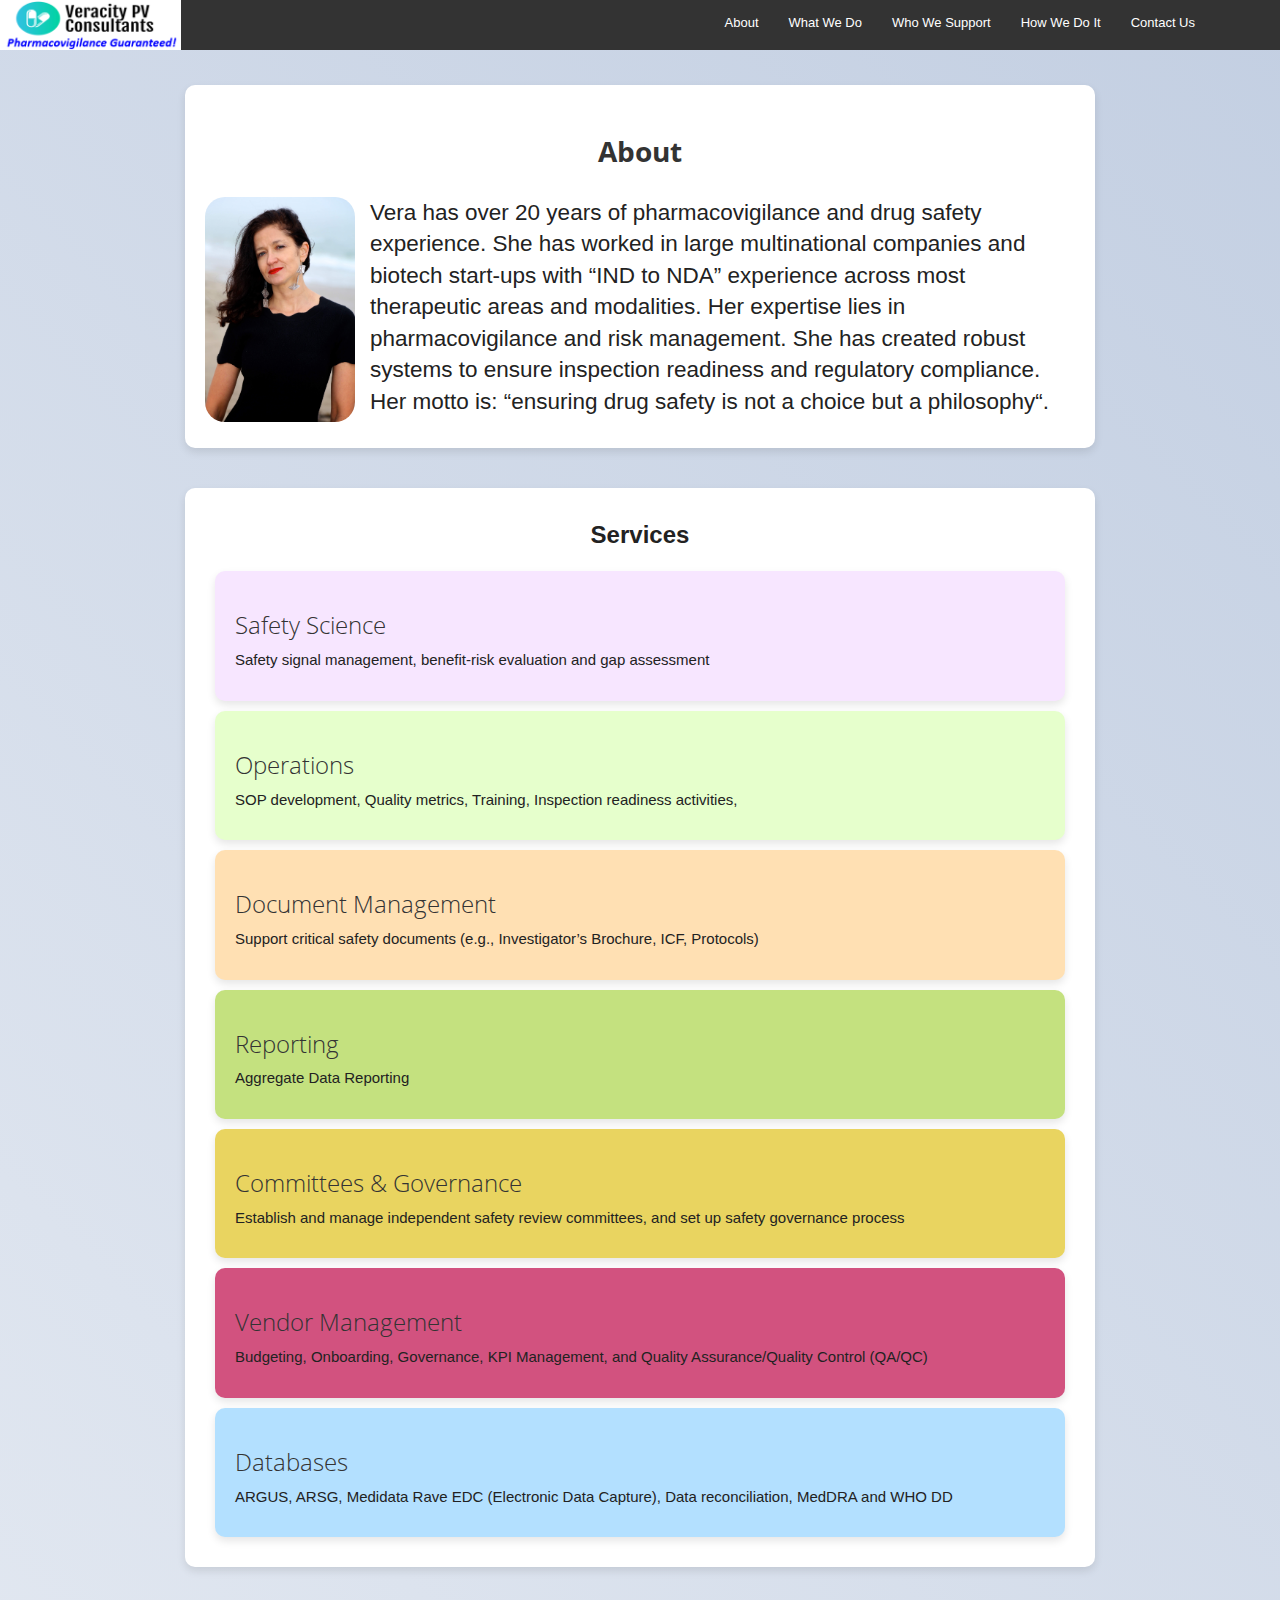
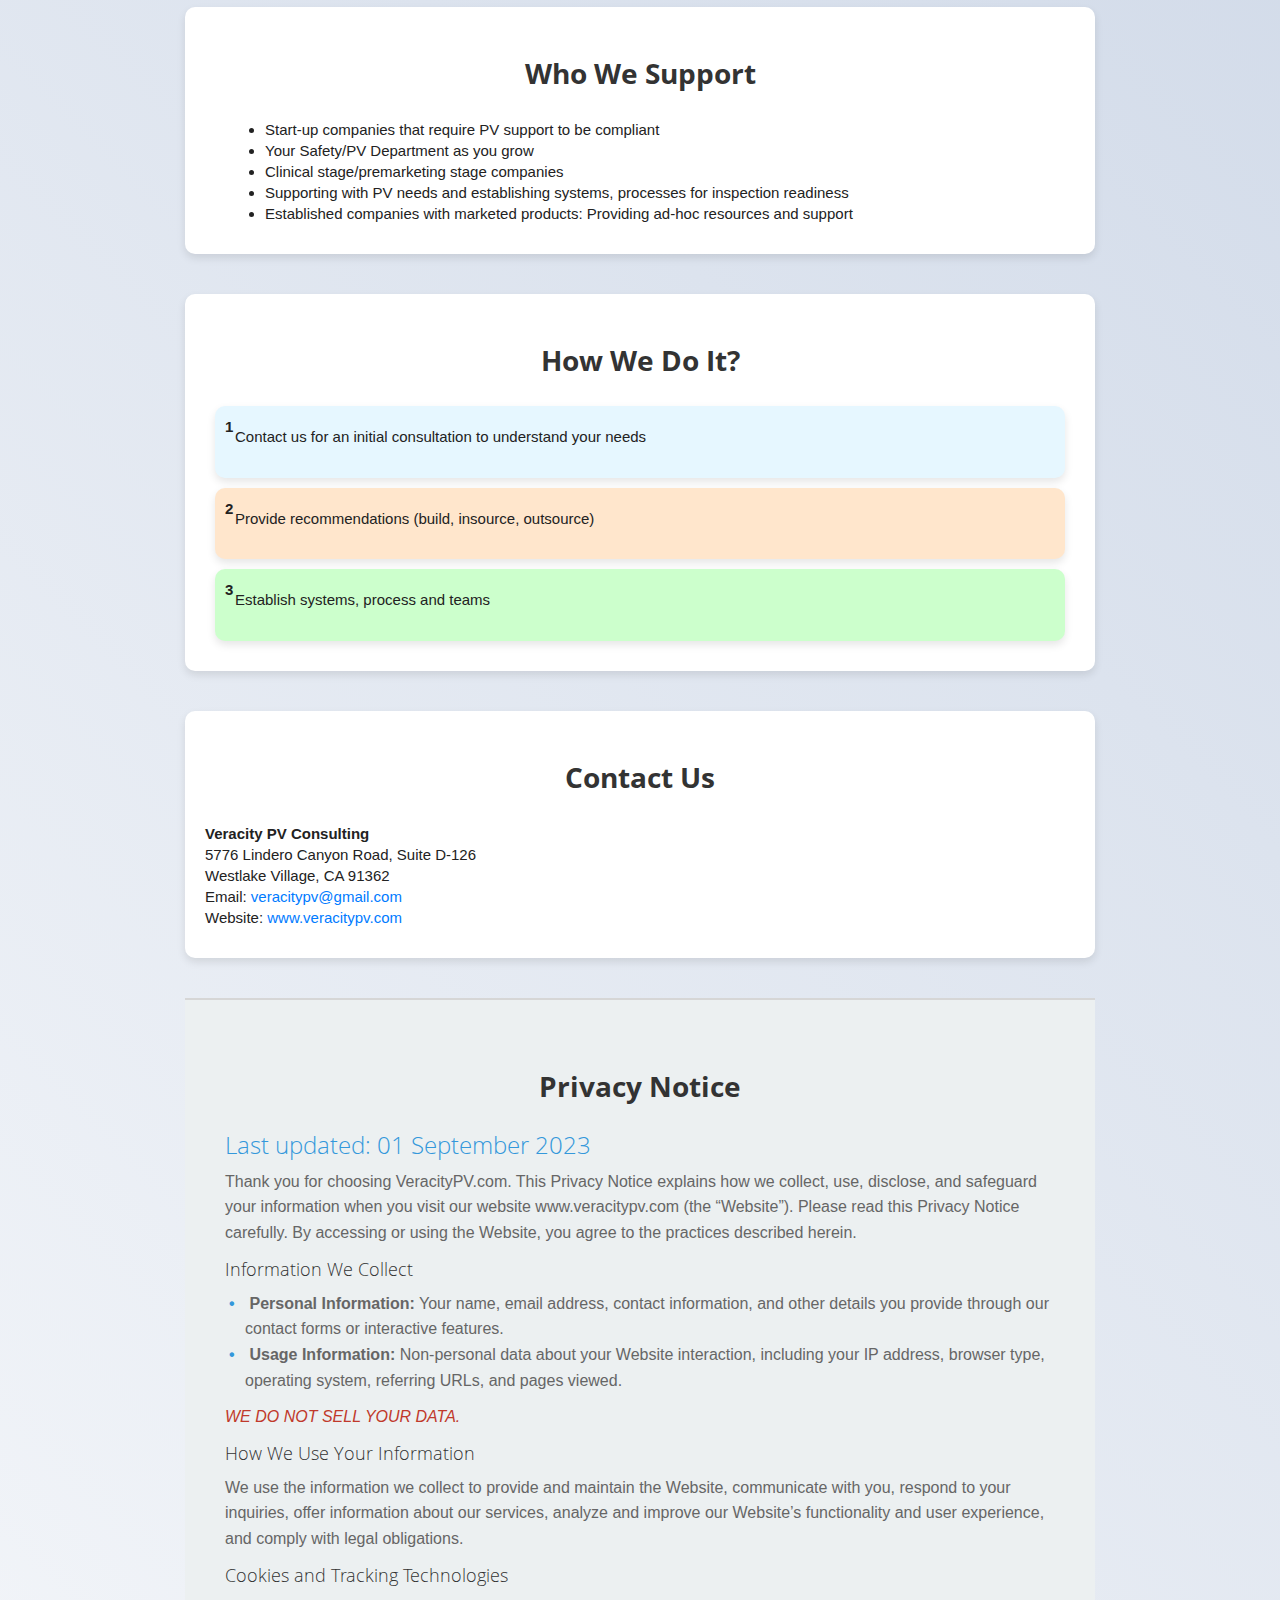
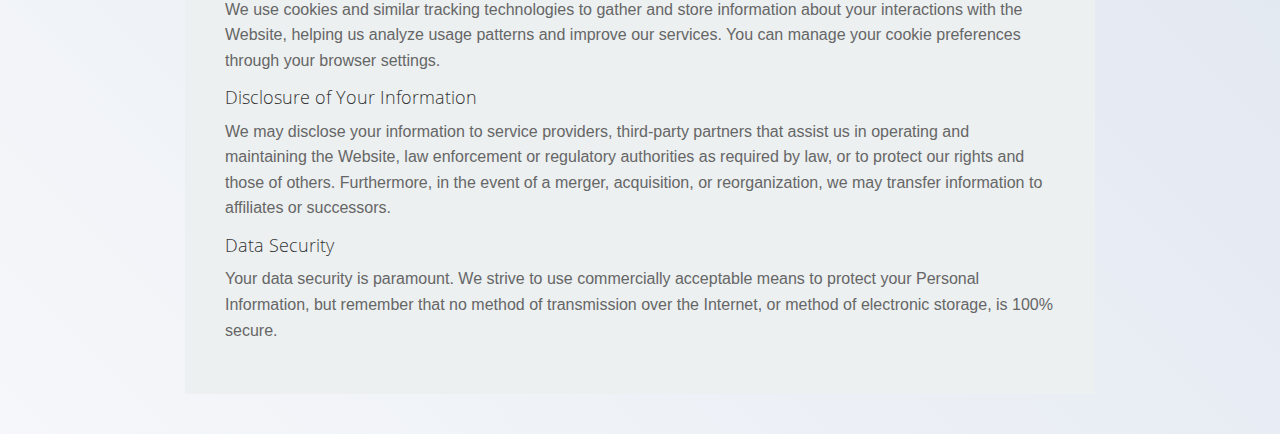
==== commit 1f79125d: "Remove period" ====
--- a/index.html
+++ b/index.html
@@ -417,7 +417,7 @@
 <div class="step-number">
 3
 </div>
-<p>Establish systems, process and teams.</p>
+<p>Establish systems, process and teams</p>
 </div>
 </div>
 <!-- Contact Us Section -->
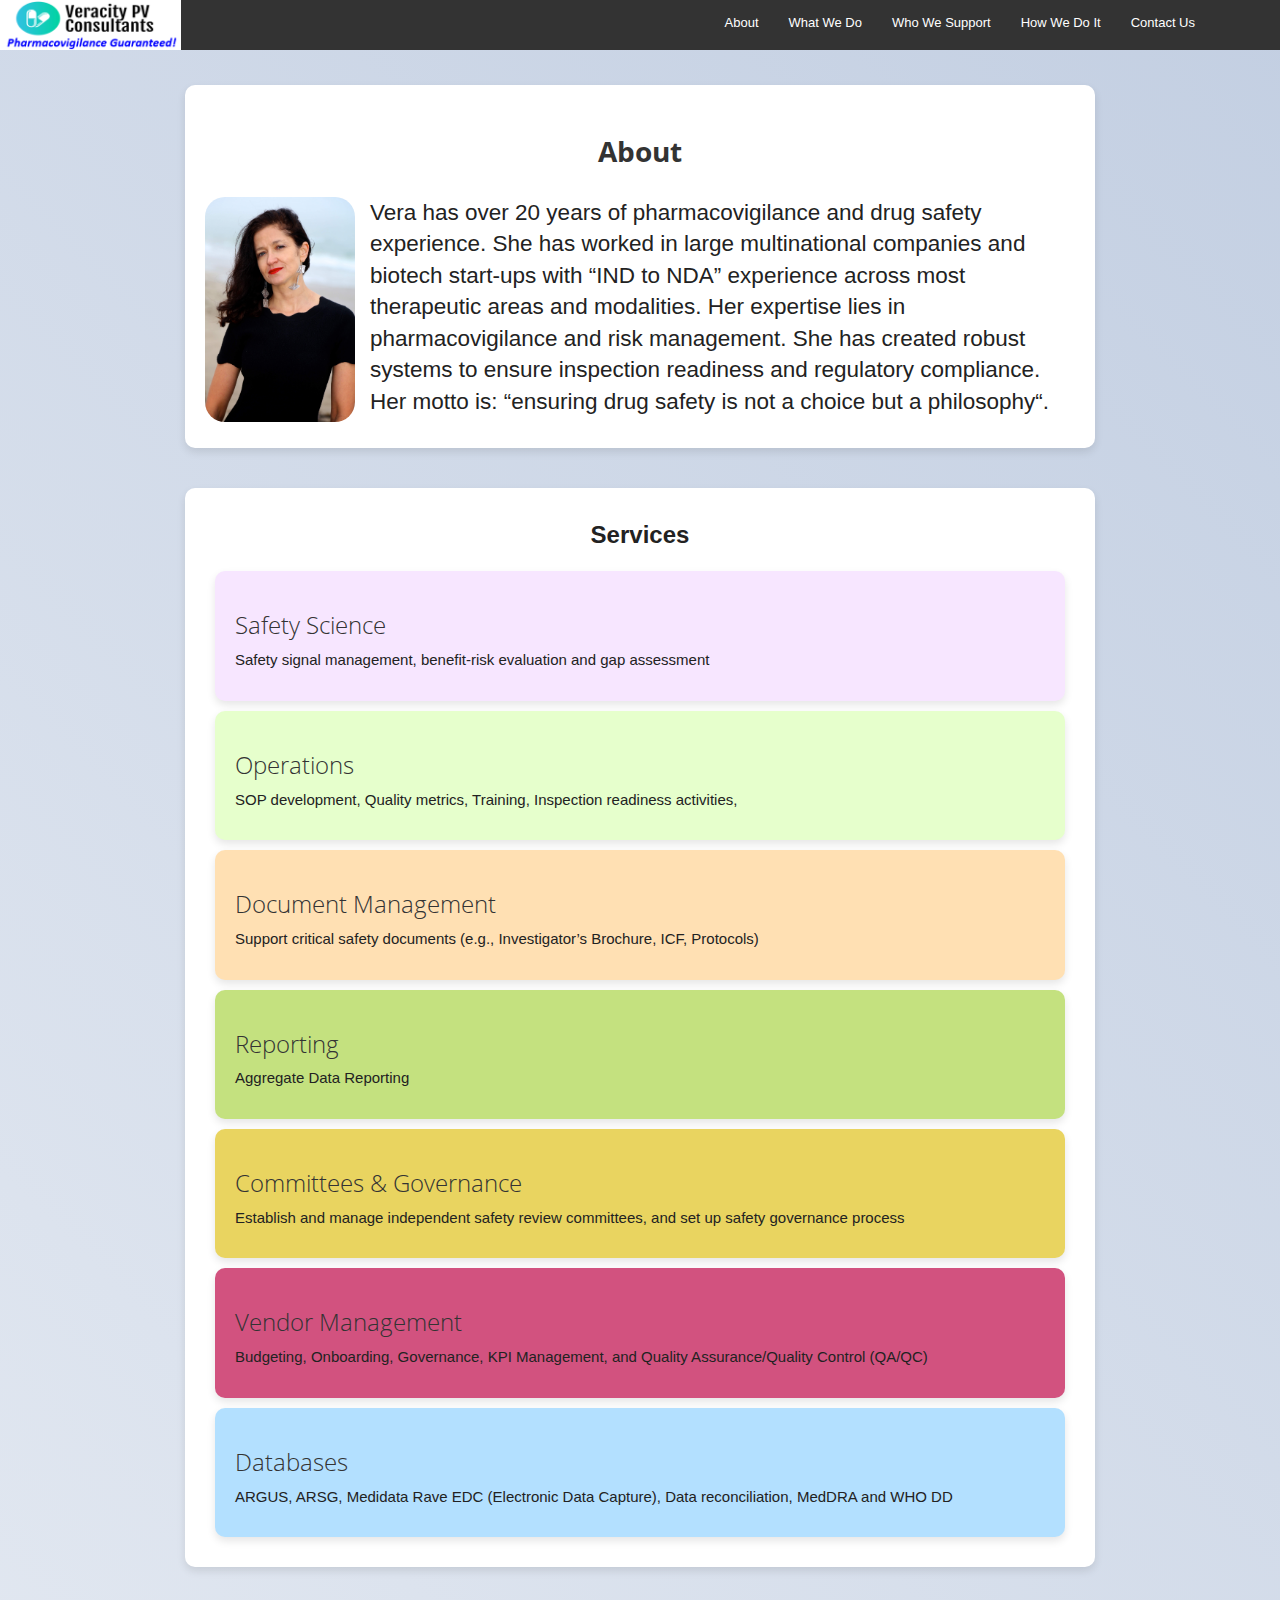
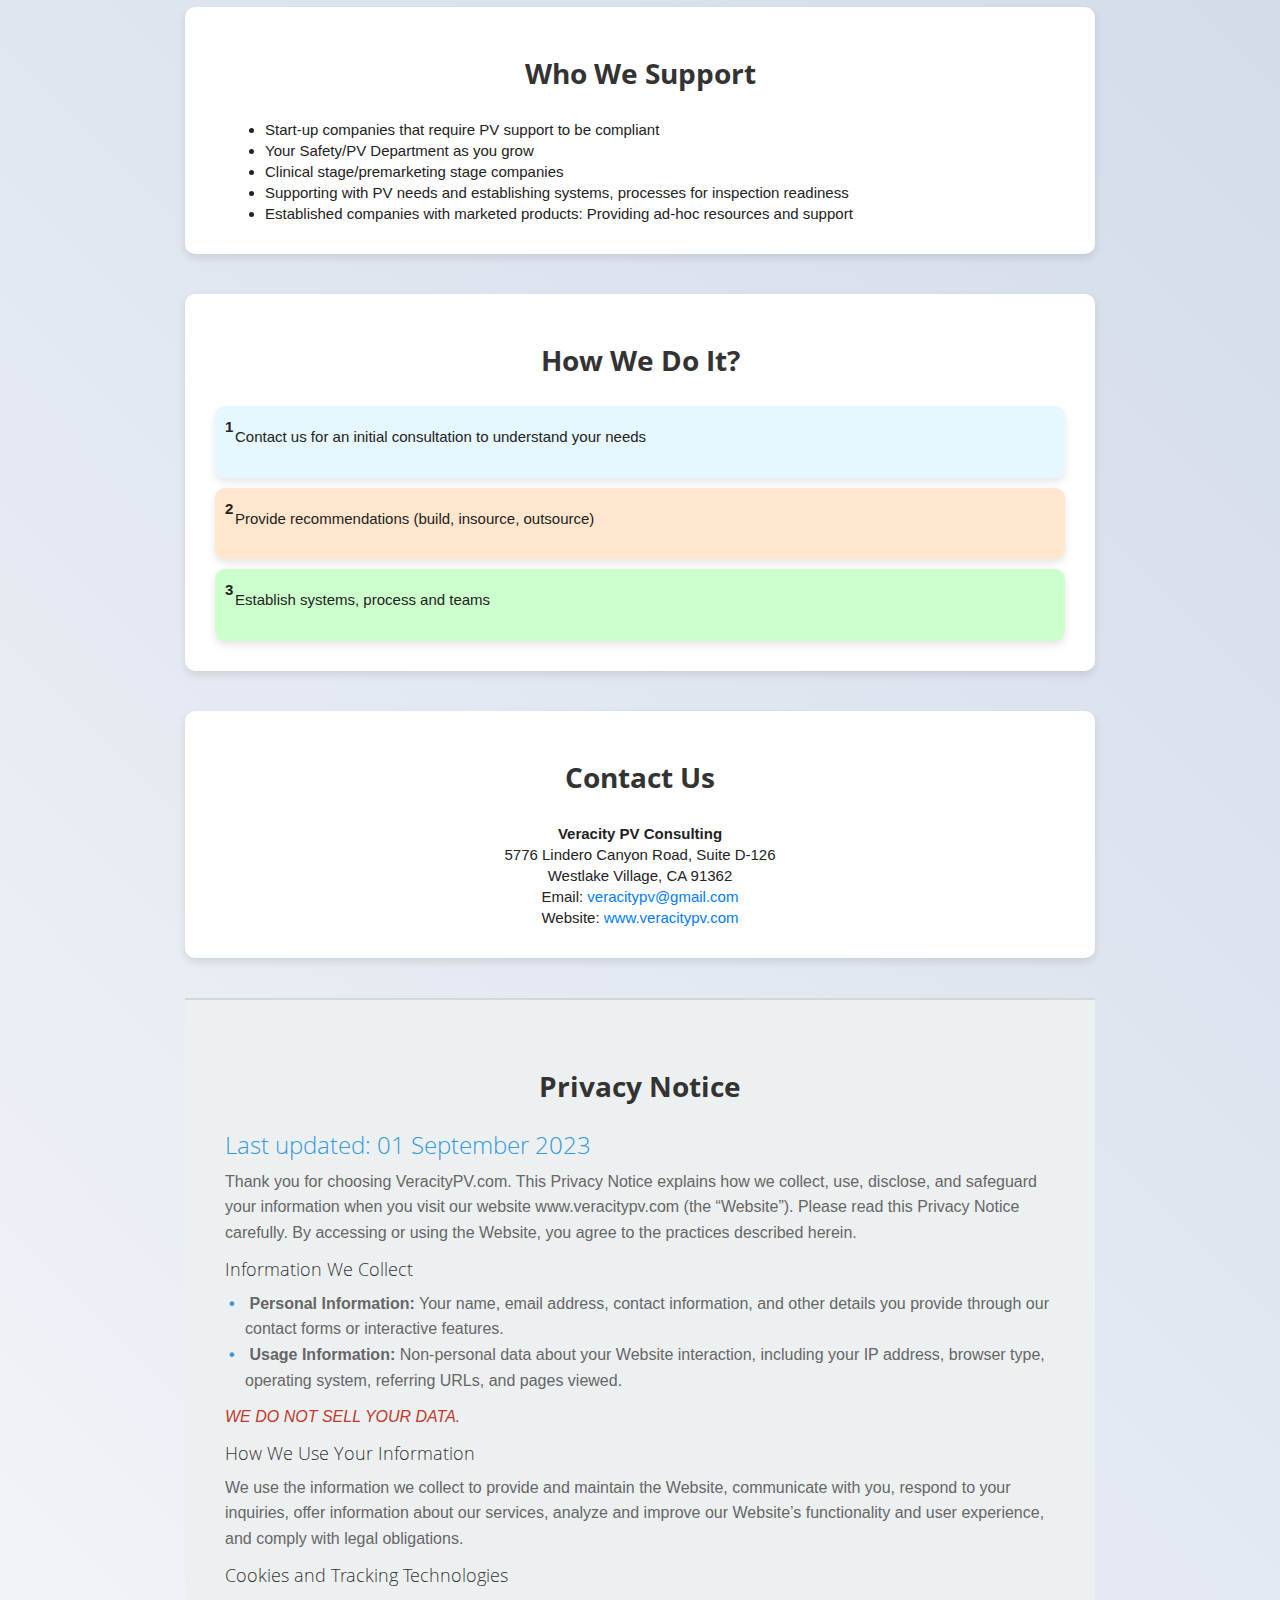
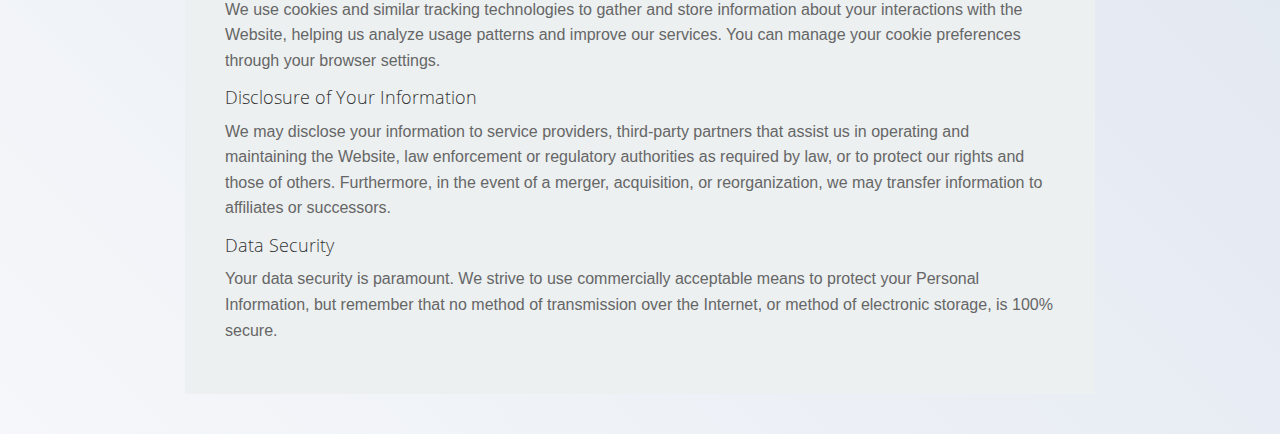
==== commit 55d64f7d: "Center contact box text" ====
--- a/index.html
+++ b/index.html
@@ -421,17 +421,18 @@
 </div>
 </div>
 <!-- Contact Us Section -->
-<div id="contact-us" class="card anchor-offset">
-<!-- Added anchor-offset class -->
+<div id="contact-us" class="card anchor-offset"
+style="text-align: center;">
+<!-- Added inline CSS for text alignment -->
 <h2 class="section-header">
 Contact Us
 </h2>
-<p><strong>Veracity PV Consulting</strong><br />
-5776 Lindero Canyon Road, Suite D-126<br />
-Westlake Village, CA 91362<br />
-Email: <a
-href="mailto:veracitypv@gmail.com">veracitypv@gmail.com</a><br />
-Website: <a href="http://www.veracitypv.com">www.veracitypv.com</a></p>
+<p><strong>Veracity PV Consulting</strong><br>
+<!-- Changed from markdown bold to HTML tag --> 5776 Lindero Canyon
+Road, Suite D-126<br> Westlake Village, CA 91362<br> Email:
+<a href="mailto:veracitypv@gmail.com">veracitypv@gmail.com</a><br>
+<!-- Corrected markdown link to HTML --> Website:
+<a href="http://www.veracitypv.com">www.veracitypv.com</a><br></p>
 </div>
 <!-- Privacy Section with enhanced design -->
 <section class="privacy-section" id="privacy-notice">
--- a/styles.css
+++ b/styles.css
@@ -285,5 +285,8 @@
   color: #c0392b; /* Highlights the 'WE DO NOT SELL YOUR DATA' message */
 }
 
-/* Add any additional styling as needed */
-
+.contact-content {
+  text-align: center;
+  /* Additional styling if needed */
+}
+
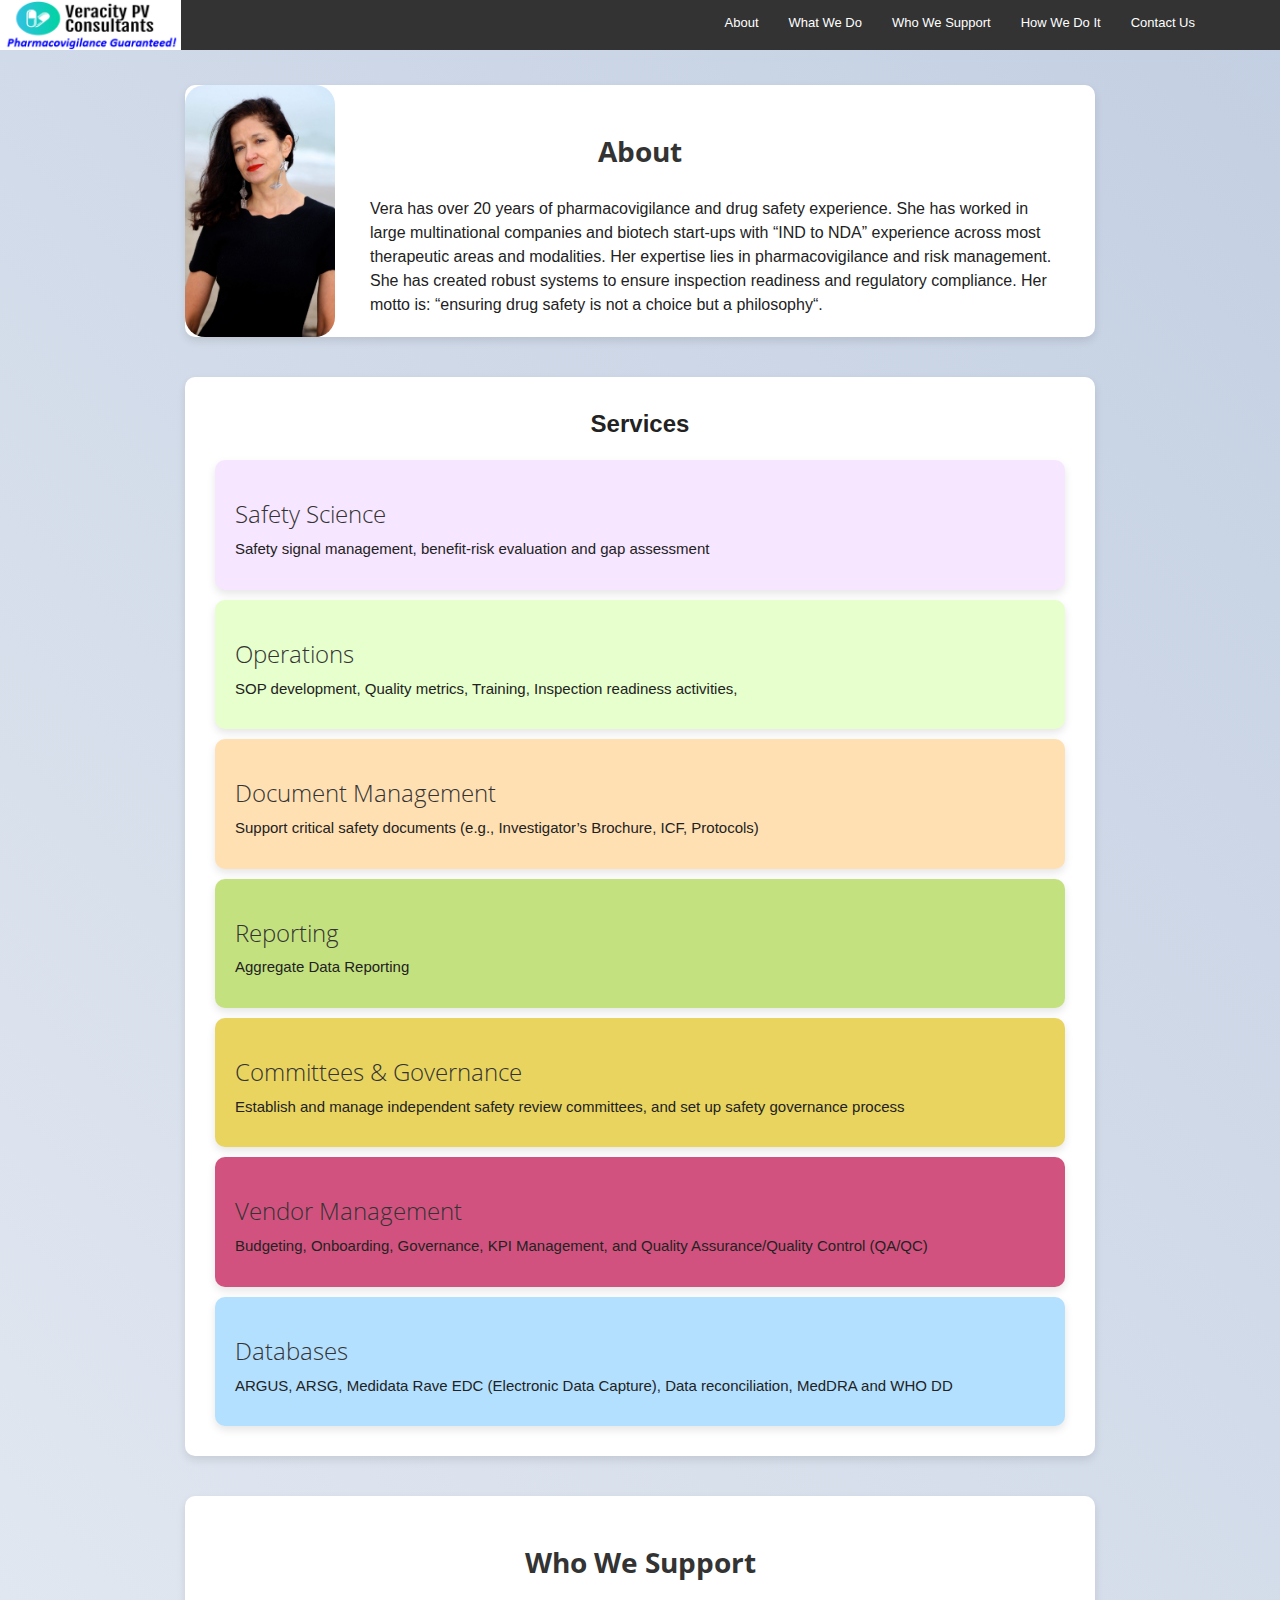
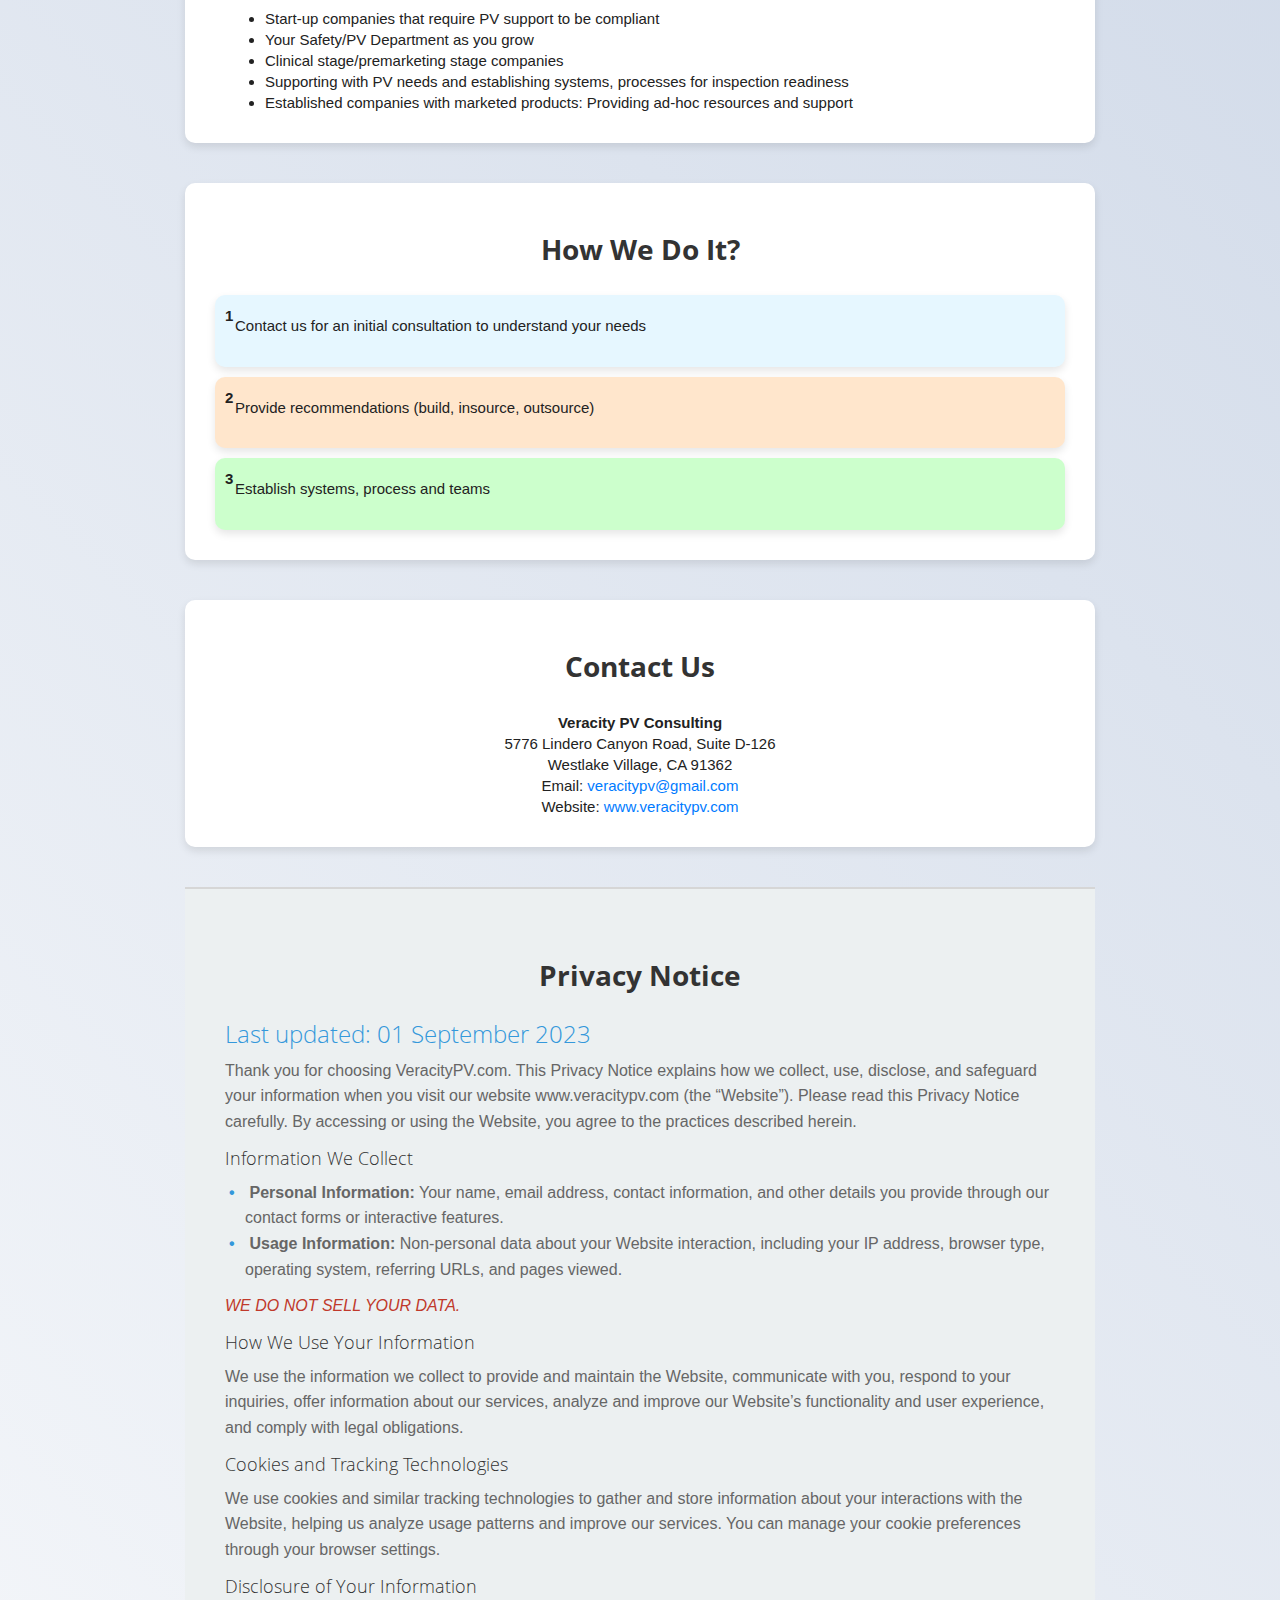
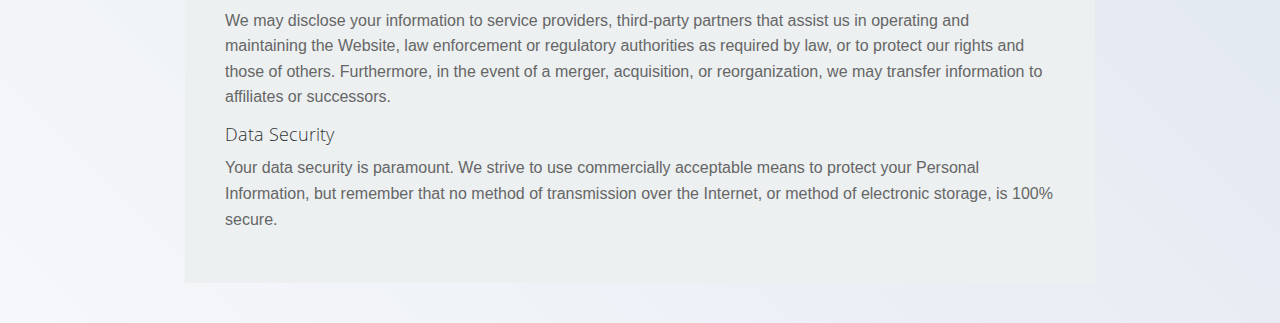
==== commit 3636ddc4: "Update about section to have smaller text and have pic span length" ====
--- a/index.html
+++ b/index.html
@@ -9,10 +9,9 @@
 <meta http-equiv="X-UA-Compatible" content="IE=EDGE" />
 
 
-<meta name="author" content="Vera Singh RN, MPH" />
-
-
-<title>index.knit</title>
+
+
+<title>VeracityPV</title>
 
 <script src="site_libs/header-attrs-2.21/header-attrs.js"></script>
 <script src="site_libs/jquery-3.6.0/jquery-3.6.0.min.js"></script>
@@ -296,24 +295,30 @@
 
 
 
-
-</div>
-
-
+<h1 class="title toc-ignore">VeracityPV</h1>
+
+</div>
+
+
+<style>
+.title{
+display: none;
+}
+</style>
 <!-- About Section -->
 <div id="about" class="card anchor-offset">
 <h2 class="section-header">
 About
 </h2>
-<img src="pics/vera_pic.png" alt="Vera Headshot" class="rounded-image" style="float: left; margin-right: 15px; width: 150px; height: auto;">
-<div style="font-size: 1.5em;">
-<p><!-- Increased font size --> Vera has over 20 years of
-pharmacovigilance and drug safety experience. She has worked in large
-multinational companies and biotech start-ups with “IND to NDA”
-experience across most therapeutic areas and modalities. Her expertise
-lies in pharmacovigilance and risk management. She has created robust
-systems to ensure inspection readiness and regulatory compliance. Her
-motto is: “ensuring drug safety is not a choice but a philosophy“.</p>
+<img src="pics/vera_pic.png" alt="Vera Headshot" class="rounded-image" style="float: left; margin-right: 15px;">
+<div class="about-text">
+<!-- Updated class name --> Vera has over 20 years of pharmacovigilance
+and drug safety experience. She has worked in large multinational
+companies and biotech start-ups with “IND to NDA” experience across most
+therapeutic areas and modalities. Her expertise lies in
+pharmacovigilance and risk management. She has created robust systems to
+ensure inspection readiness and regulatory compliance. Her motto is:
+“ensuring drug safety is not a choice but a philosophy“.
 </div>
 <div style="clear: both;">
 
--- a/styles.css
+++ b/styles.css
@@ -15,6 +15,7 @@
 
 /* Card design */
 .card {
+    position: relative; /* Needed for absolute positioning of children */
     box-sizing: border-box;
     background-color: #ffffff;
     padding: 20px;
@@ -228,8 +229,17 @@
   border-radius: 20px; /* Adjust the value to control the roundness */
 }
 
+/* Rounded image styling for about section */
 .rounded-image {
-  border-radius: 20px; /* Adjust the value to control the roundness */
+  position: absolute; /* Position the image absolutely within the card */
+  top: 0; /* Align to the top of the card */
+  bottom: 0; /* Align to the bottom of the card */
+  left: 0; /* Align to the left of the card */
+  margin-right: 15px; /* Spacing between the image and the text */
+  width: 150px; /* Set your desired width */
+  height: 100%; /* Make the image span the full card height */
+  object-fit: cover; /* This will cover the area without stretching the image */
+  border-radius: 20px; /* Keep the rounded corners */
 }
 
 .privacy-section {
@@ -290,3 +300,11 @@
   /* Additional styling if needed */
 }
 
+/* About section text styling */
+.about-text {
+  font-size: 16px; /* Reduced font size for better readability */
+  line-height: 1.5; /* Standard line height for paragraph text */
+  margin-left: 165px; /* Adjust the left margin to make room for the image */
+  margin-right: 15px; /* To keep consistency with the image margin */
+}
+
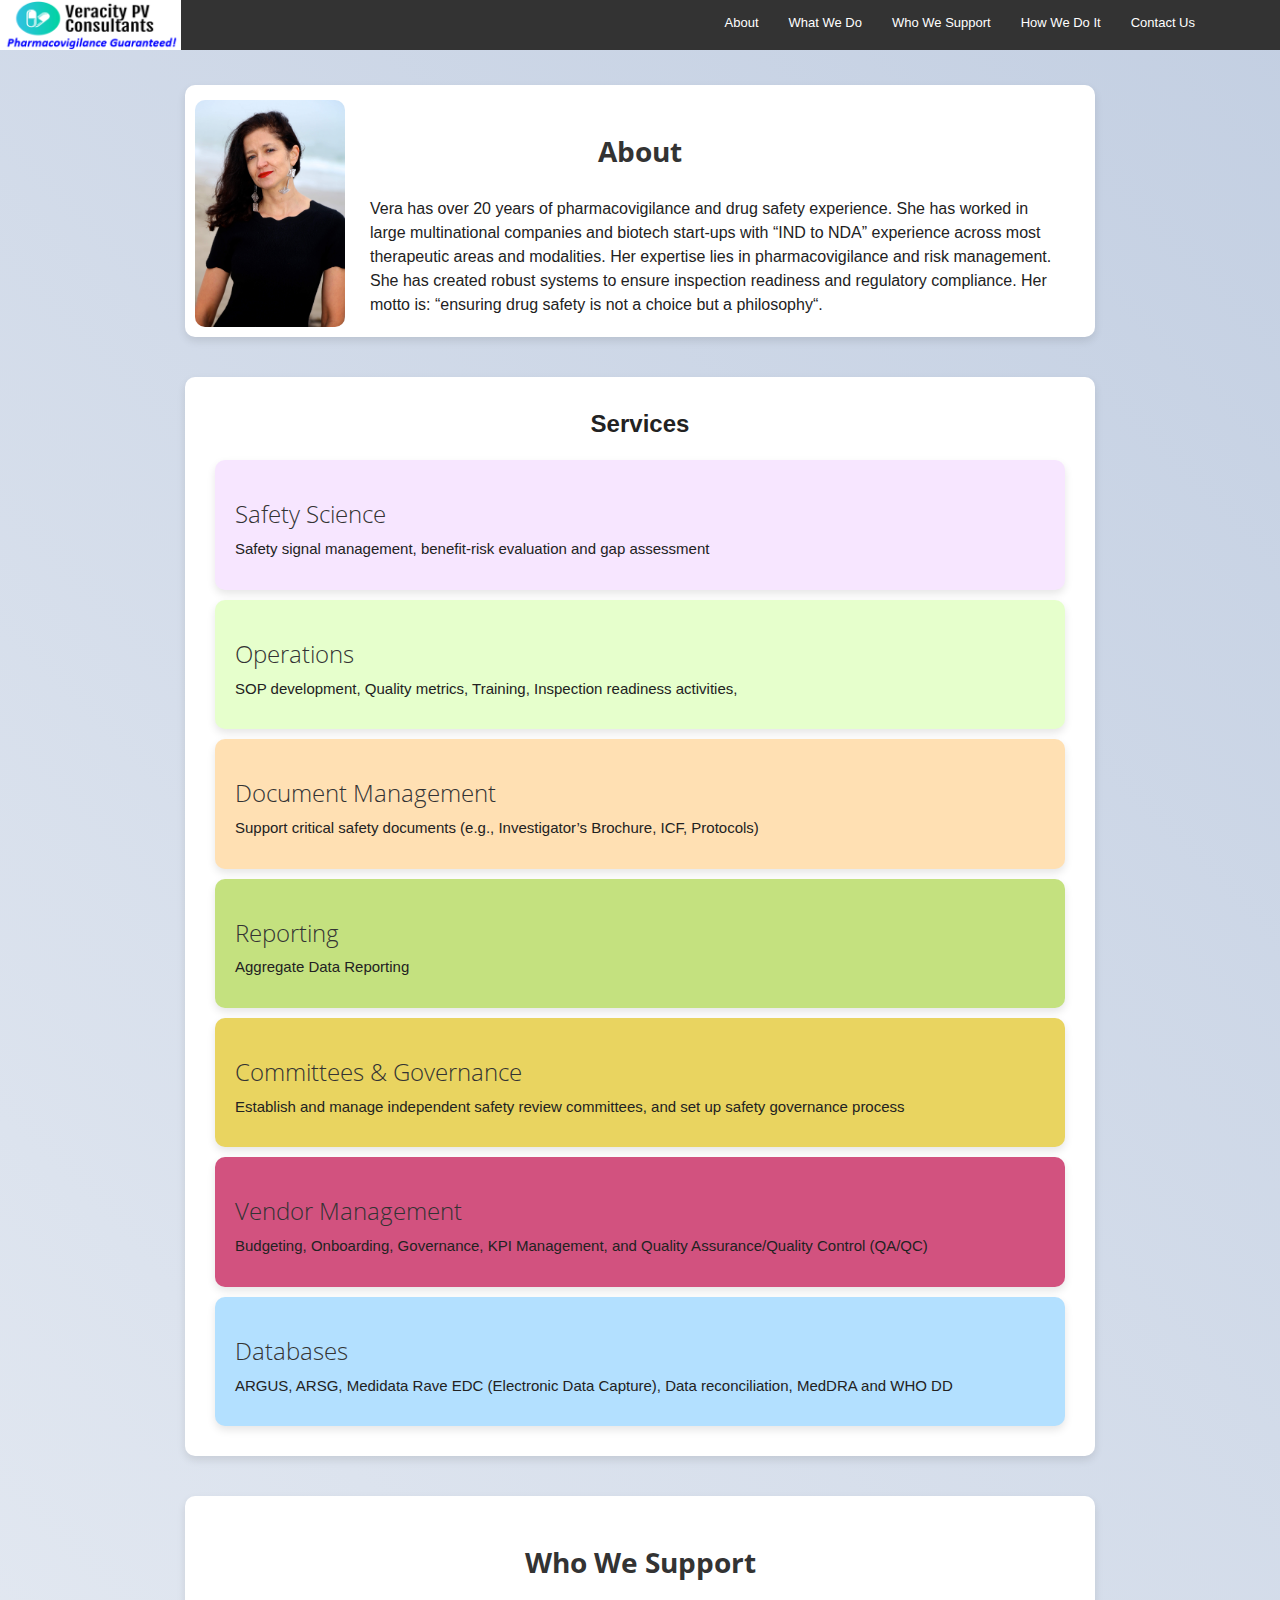
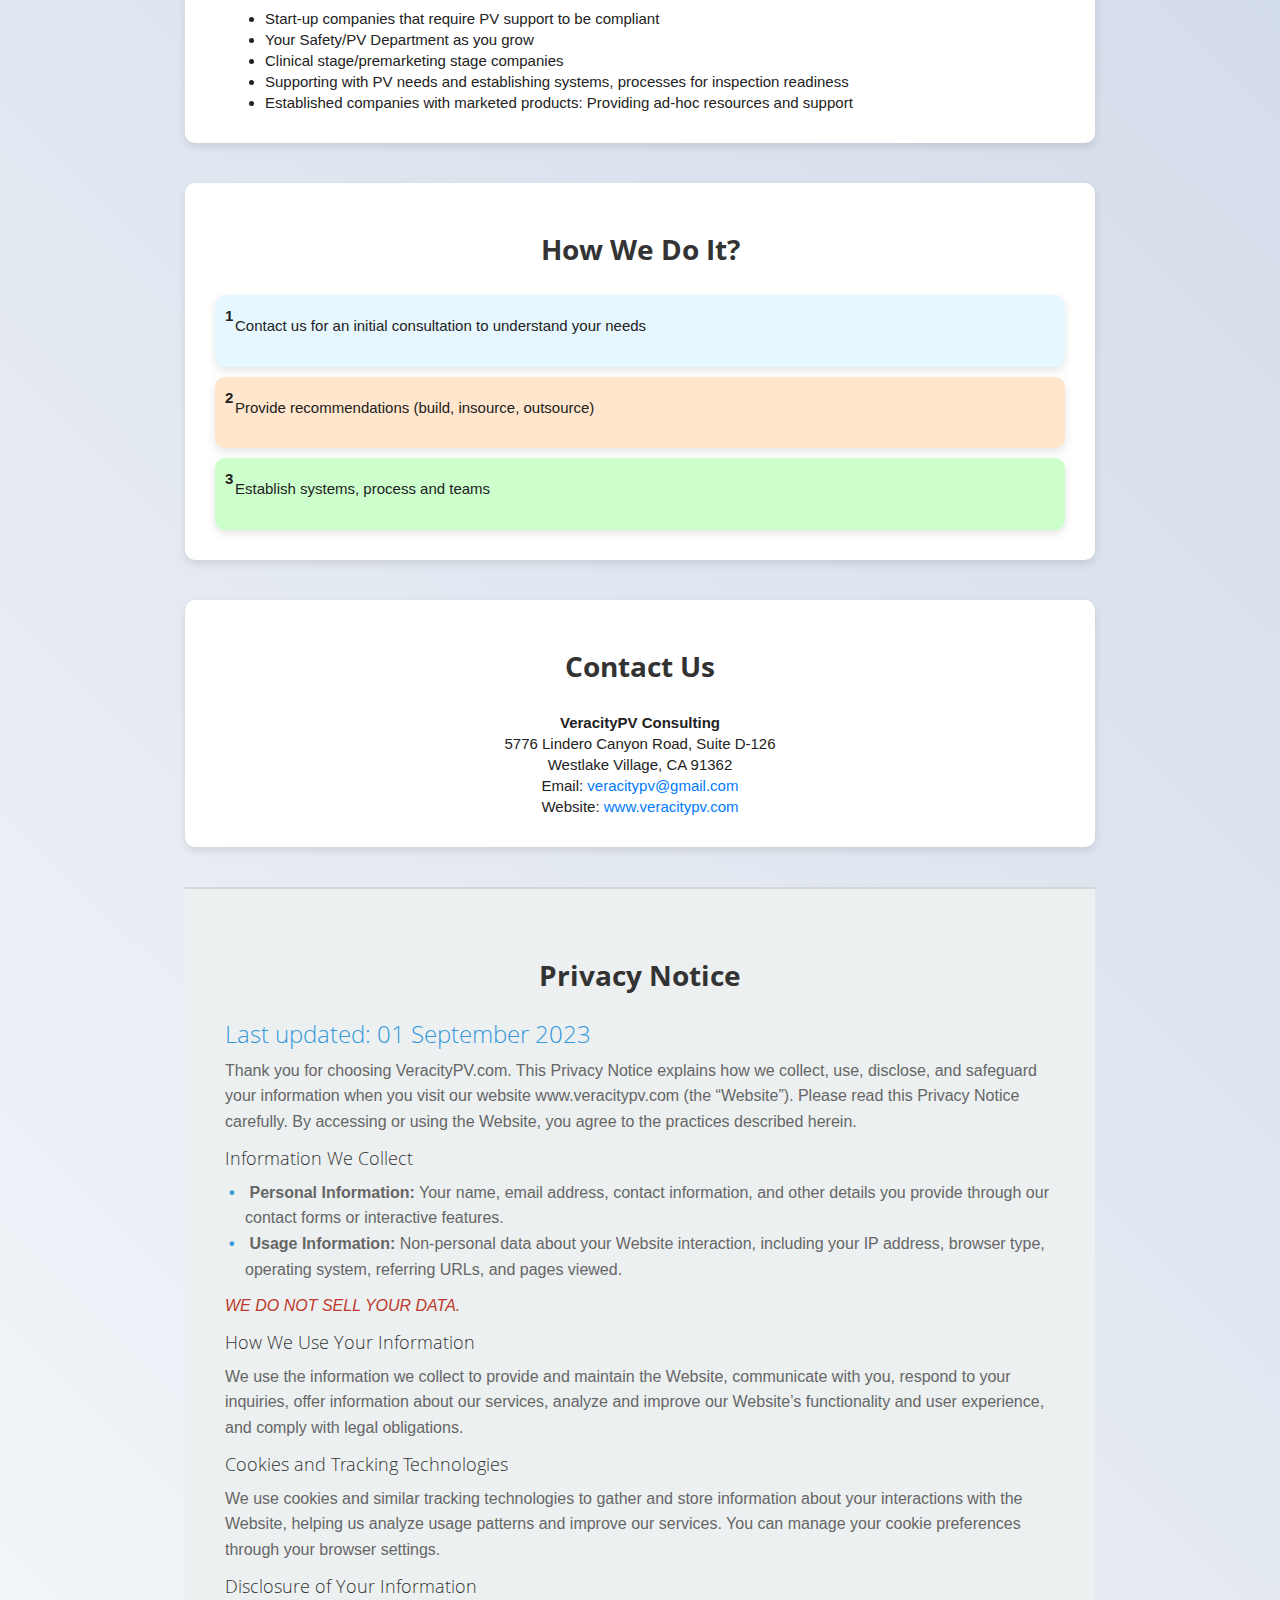
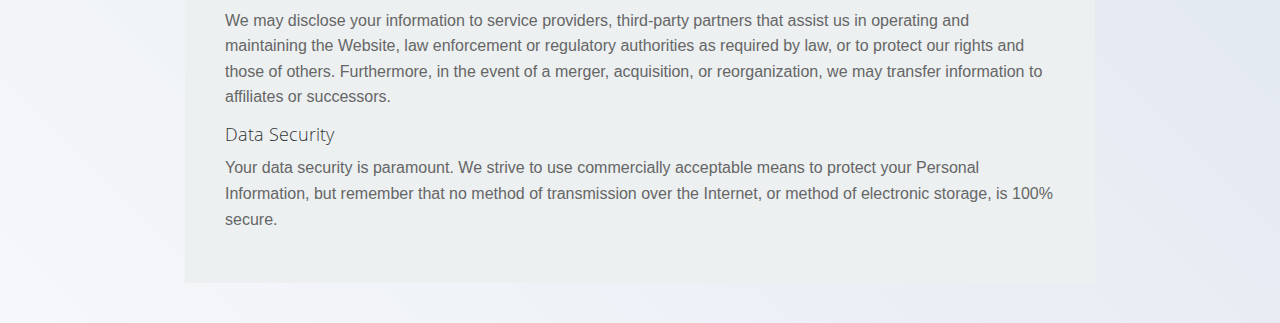
==== commit 55e2802d: "Remove space between Veracity & PV" ====
--- a/index.html
+++ b/index.html
@@ -432,7 +432,7 @@
 <h2 class="section-header">
 Contact Us
 </h2>
-<p><strong>Veracity PV Consulting</strong><br>
+<p><strong>VeracityPV Consulting</strong><br>
 <!-- Changed from markdown bold to HTML tag --> 5776 Lindero Canyon
 Road, Suite D-126<br> Westlake Village, CA 91362<br> Email:
 <a href="mailto:veracitypv@gmail.com">veracitypv@gmail.com</a><br>
--- a/styles.css
+++ b/styles.css
@@ -232,14 +232,14 @@
 /* Rounded image styling for about section */
 .rounded-image {
   position: absolute; /* Position the image absolutely within the card */
-  top: 0; /* Align to the top of the card */
-  bottom: 0; /* Align to the bottom of the card */
-  left: 0; /* Align to the left of the card */
+  top: 15px; /* Align to the top of the card */
+  bottom: 15px; /* Align to the bottom of the card */
+  left: 10px; /* Align to the left of the card */
   margin-right: 15px; /* Spacing between the image and the text */
   width: 150px; /* Set your desired width */
-  height: 100%; /* Make the image span the full card height */
+  height: 90%; /* Make the image span the full card height */
   object-fit: cover; /* This will cover the area without stretching the image */
-  border-radius: 20px; /* Keep the rounded corners */
+  border-radius: 10px; /* Keep the rounded corners */
 }
 
 .privacy-section {
@@ -308,3 +308,21 @@
   margin-right: 15px; /* To keep consistency with the image margin */
 }
 
+/* Mobile portrait view */
+@media screen and (max-width: 768px) {
+  .rounded-image {
+    position: static; /* Resets the absolute positioning */
+    width: 100%; /* Makes the image full width */
+    height: auto; /* Maintains aspect ratio */
+    margin: 0 auto 15px; /* Centers the image and adds space below */
+    display: block; /* Ensures the image takes its own line */
+  }
+
+  .about-text {
+    margin-left: 0; /* Resets the left margin */
+    margin-right: 0; /* Resets the right margin */
+    font-size: smaller; /* Adjusts font size for smaller screens */
+  }
+}
+
+
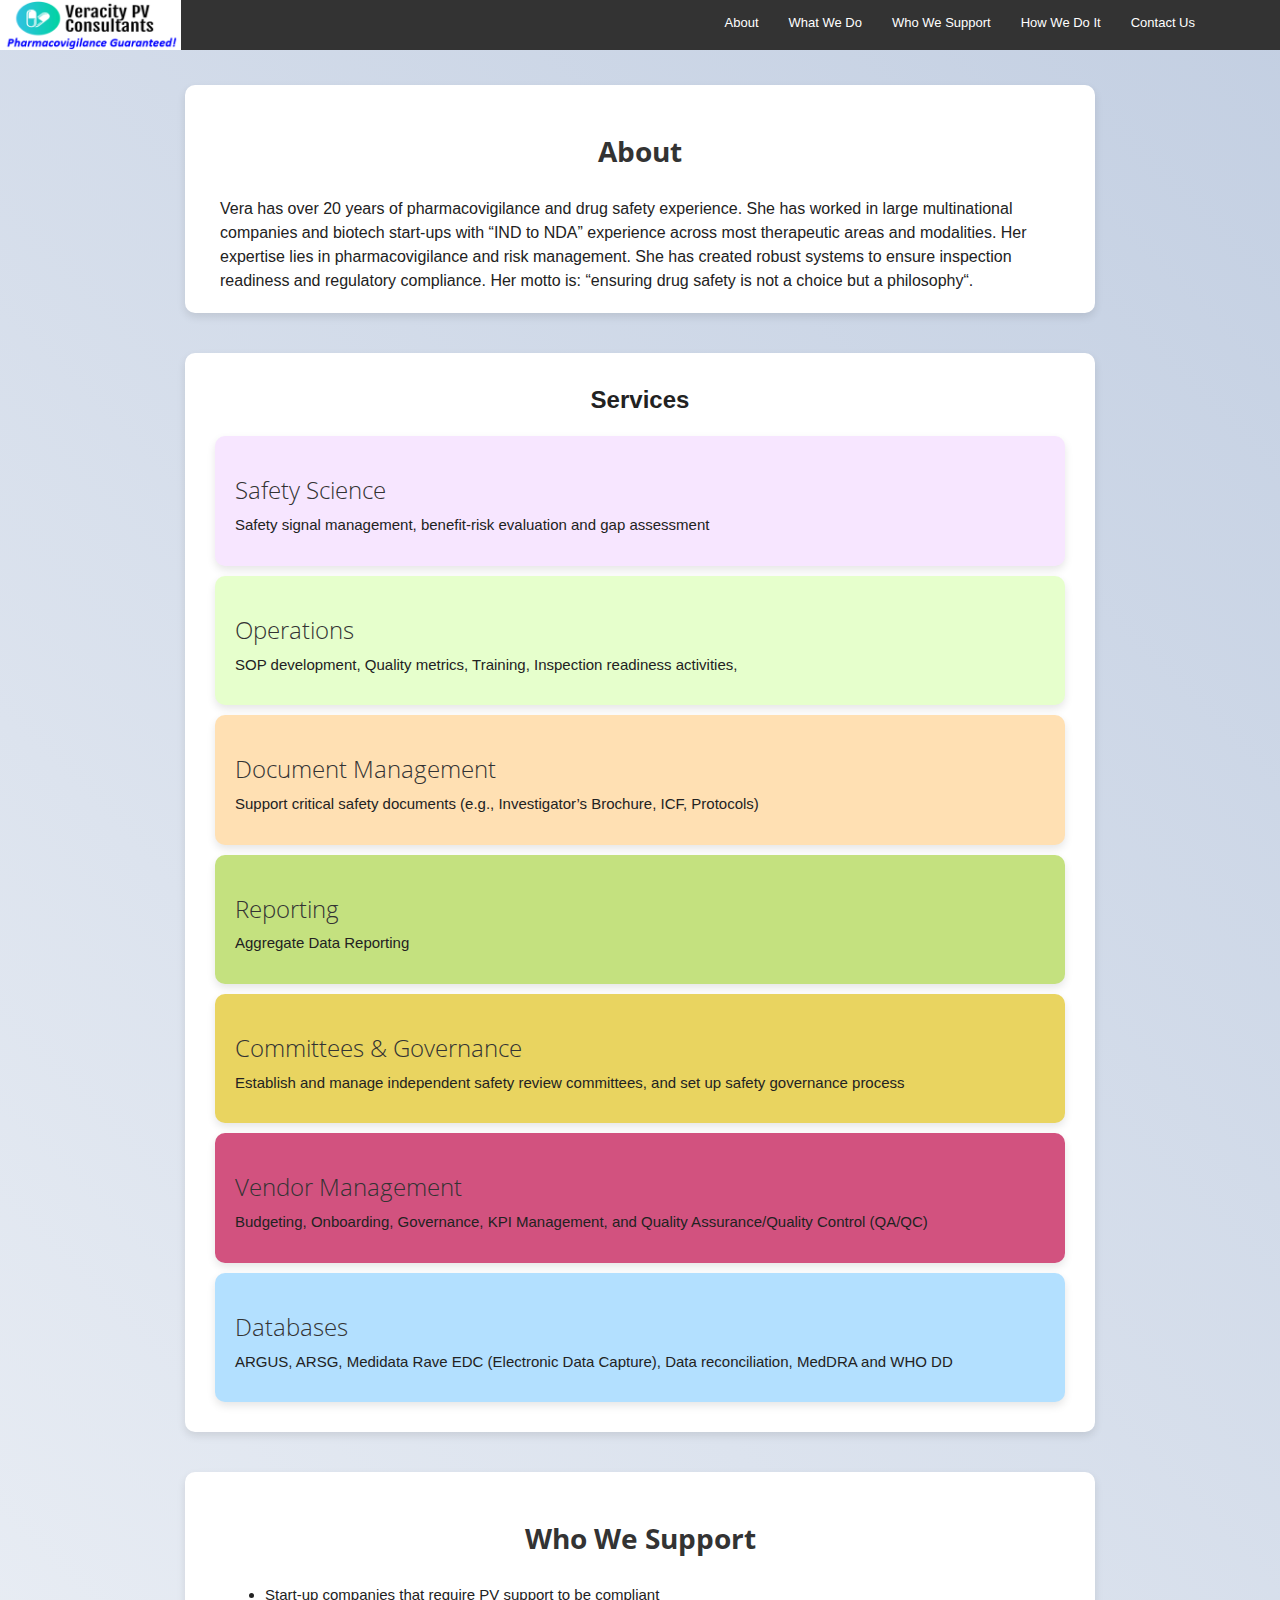
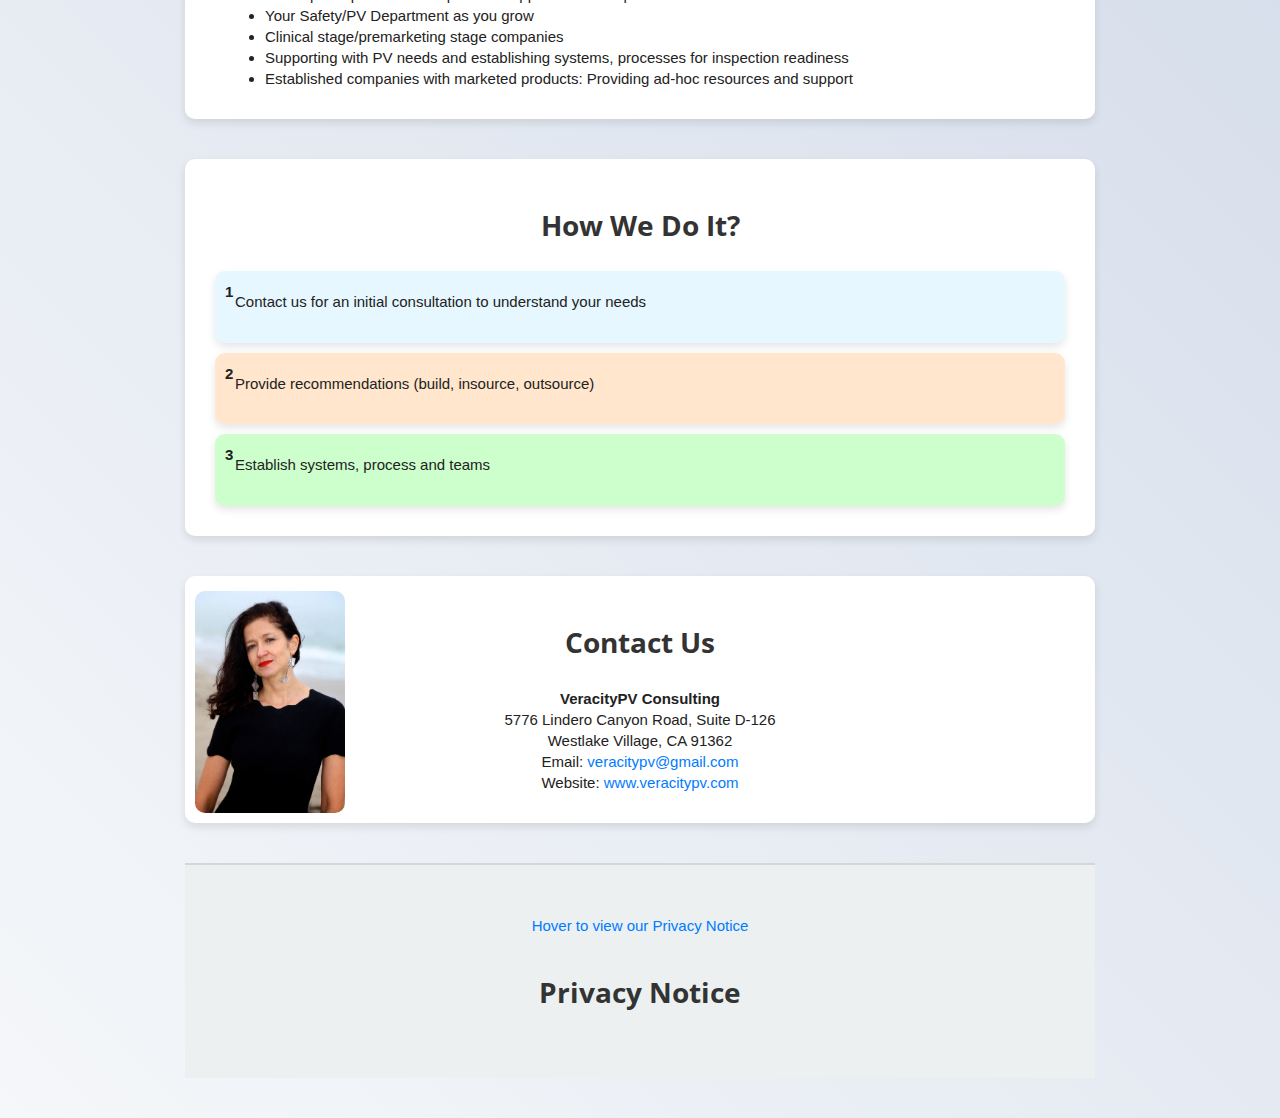
==== commit 44f2d04a: "Move picture to Contact Us, make privacy section appear only upon hover" ====
--- a/index.html
+++ b/index.html
@@ -310,7 +310,6 @@
 <h2 class="section-header">
 About
 </h2>
-<img src="pics/vera_pic.png" alt="Vera Headshot" class="rounded-image" style="float: left; margin-right: 15px;">
 <div class="about-text">
 <!-- Updated class name --> Vera has over 20 years of pharmacovigilance
 and drug safety experience. She has worked in large multinational
@@ -432,7 +431,8 @@
 <h2 class="section-header">
 Contact Us
 </h2>
-<p><strong>VeracityPV Consulting</strong><br>
+<p><img src="pics/vera_pic.png" alt="Vera Headshot" class="rounded-image" style="float: left; margin-right: 15px;">
+<strong>VeracityPV Consulting</strong><br>
 <!-- Changed from markdown bold to HTML tag --> 5776 Lindero Canyon
 Road, Suite D-126<br> Westlake Village, CA 91362<br> Email:
 <a href="mailto:veracitypv@gmail.com">veracitypv@gmail.com</a><br>
--- a/styles.css
+++ b/styles.css
@@ -304,7 +304,7 @@
 .about-text {
   font-size: 16px; /* Reduced font size for better readability */
   line-height: 1.5; /* Standard line height for paragraph text */
-  margin-left: 165px; /* Adjust the left margin to make room for the image */
+  margin-left: 15px; /* Adjust the left margin to make room for the image */
   margin-right: 15px; /* To keep consistency with the image margin */
 }
 
@@ -326,3 +326,30 @@
 }
 
 
+
+/* Initial hidden state of the privacy notice content */
+.privacy-content {
+    display: none;
+    /* other existing styles */
+}
+
+/* Hover effect to display the content */
+.privacy-section:hover .privacy-content {
+    display: block;
+}
+
+
+.privacy-section {
+    cursor: pointer;
+    /* other existing styles */
+}
+
+.privacy-section::before {
+    content: "Hover to view our Privacy Notice";
+    display: block;
+    text-align: center;
+    padding: 10px;
+    color: #007bff; /* or any color that suits your design */
+}
+
+
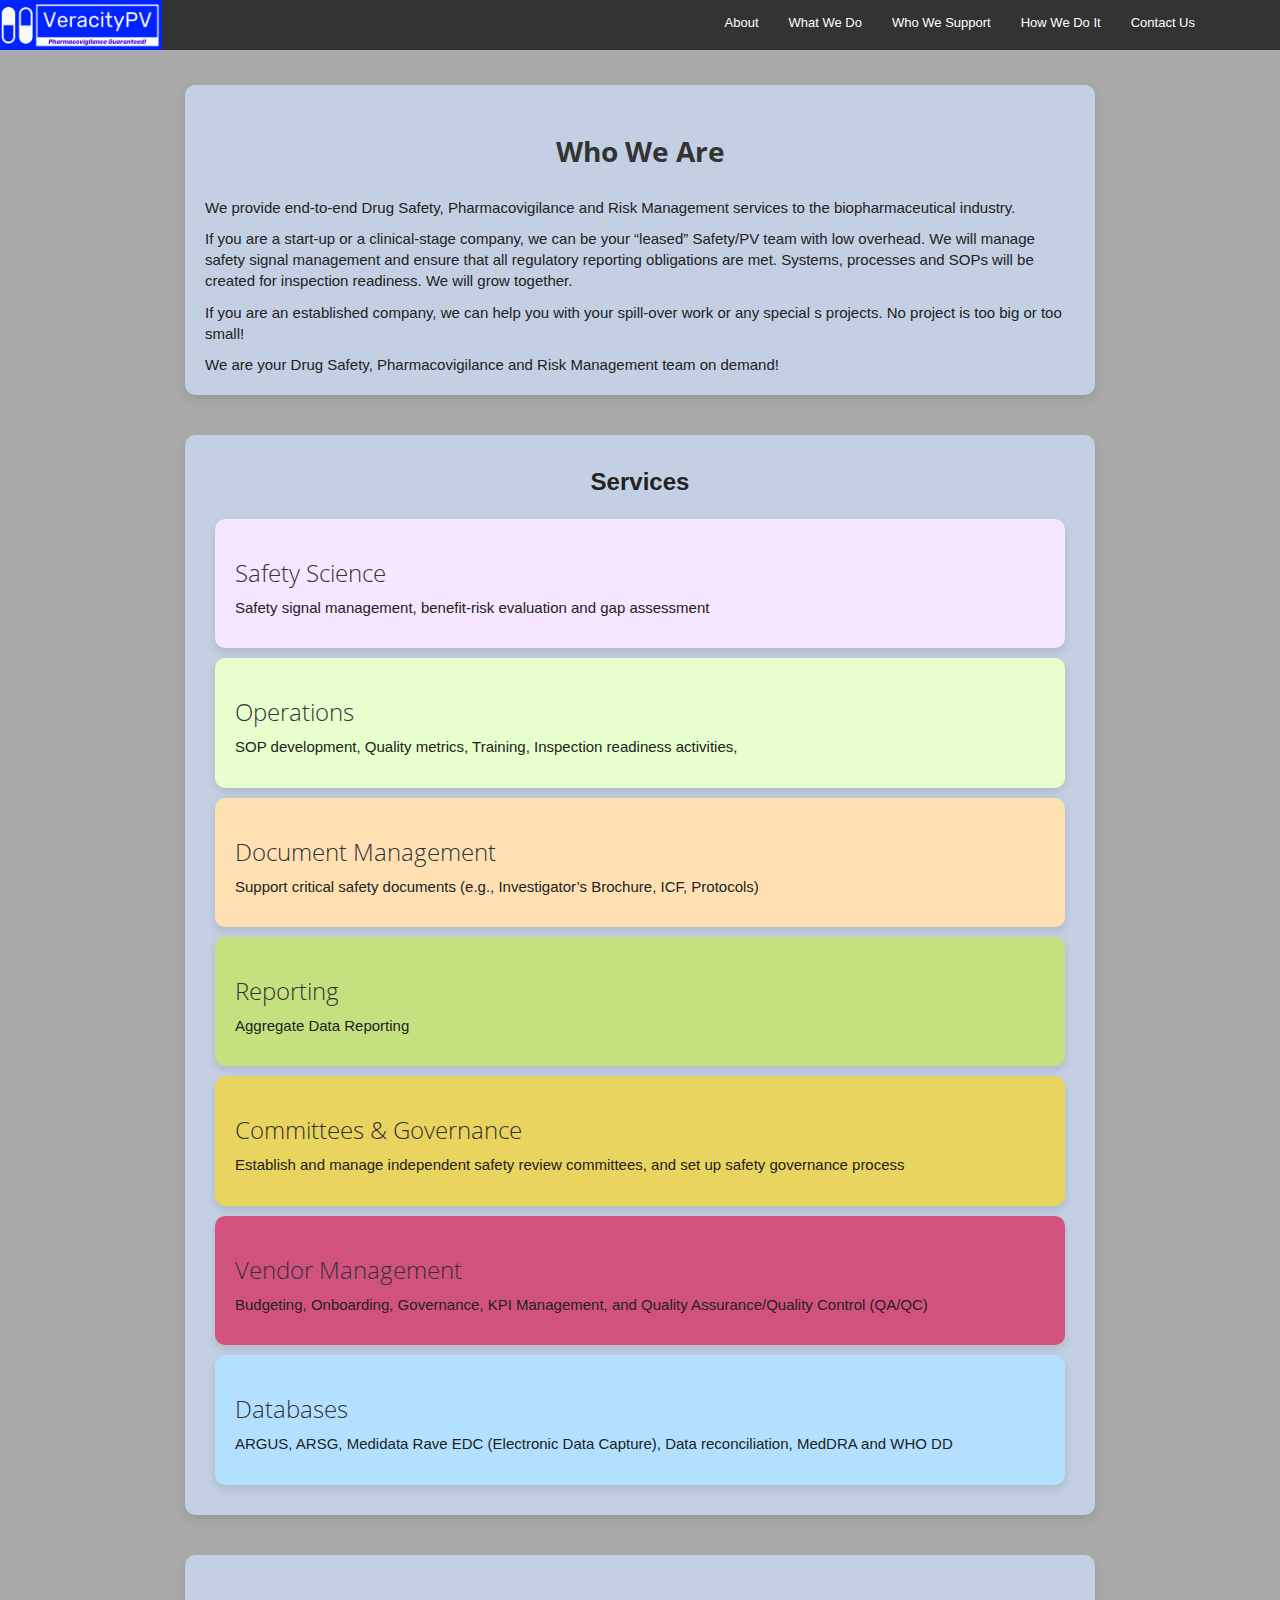
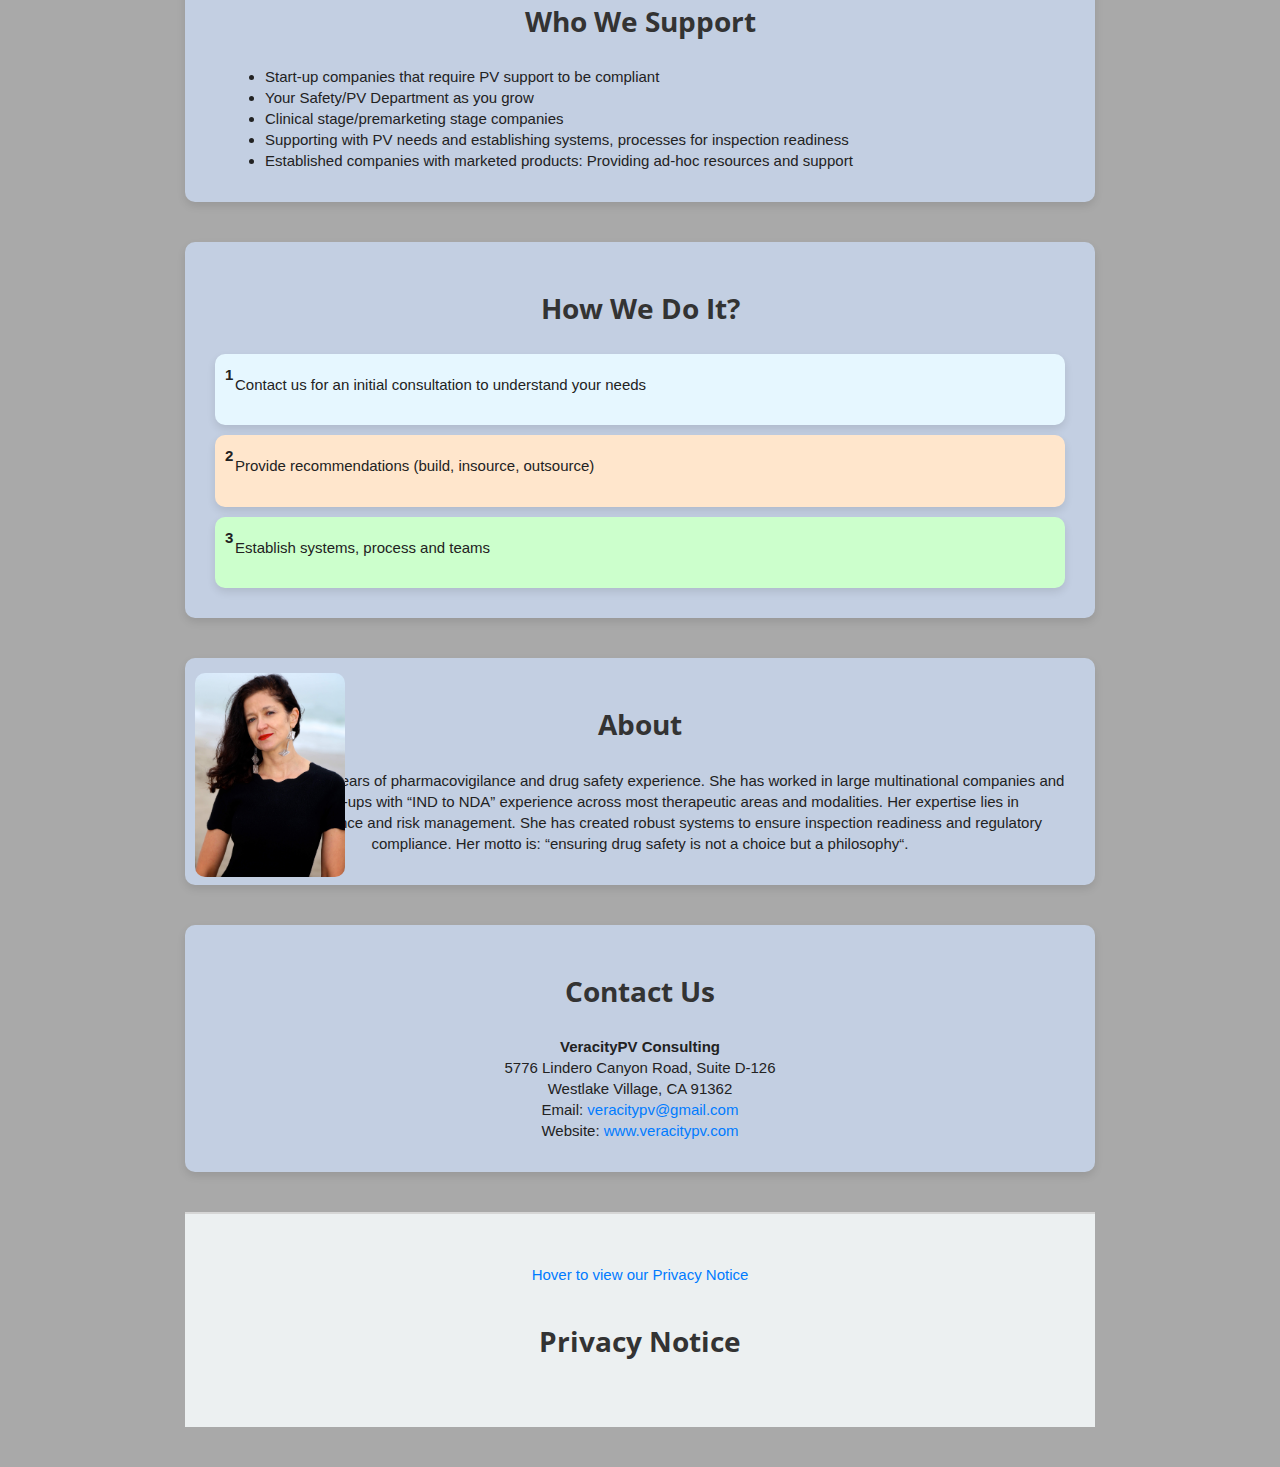
==== commit 522b9682: "Update Logo, about text location, who we are text" ====
--- a/index.html
+++ b/index.html
@@ -305,19 +305,25 @@
 display: none;
 }
 </style>
-<!-- About Section -->
-<div id="about" class="card anchor-offset">
+<!-- Who We Are Section -->
+<div id="who-we-are" class="card anchor-offset">
 <h2 class="section-header">
-About
+Who We Are
 </h2>
-<div class="about-text">
-<!-- Updated class name --> Vera has over 20 years of pharmacovigilance
-and drug safety experience. She has worked in large multinational
-companies and biotech start-ups with “IND to NDA” experience across most
-therapeutic areas and modalities. Her expertise lies in
-pharmacovigilance and risk management. She has created robust systems to
-ensure inspection readiness and regulatory compliance. Her motto is:
-“ensuring drug safety is not a choice but a philosophy“.
+<div class="who-we-are-text">
+<p><!-- Updated class name --> We provide end-to-end Drug Safety,
+Pharmacovigilance and Risk Management services to the biopharmaceutical
+industry.</p>
+<p>If you are a start-up or a clinical-stage company, we can be your
+“leased” Safety/PV team with low overhead. We will manage safety signal
+management and ensure that all regulatory reporting obligations are met.
+Systems, processes and SOPs will be created for inspection readiness. We
+will grow together.</p>
+<p>If you are an established company, we can help you with your
+spill-over work or any special s projects. No project is too big or too
+small!</p>
+We are your Drug Safety, Pharmacovigilance and Risk Management team on
+demand!
 </div>
 <div style="clear: both;">
 
@@ -424,6 +430,21 @@
 <p>Establish systems, process and teams</p>
 </div>
 </div>
+<!-- About Section -->
+<div id="about" class="card anchor-offset" style="text-align: center;">
+<!-- Added inline CSS for text alignment -->
+<h2 class="section-header">
+About
+</h2>
+<p><img src="pics/vera_pic.png" alt="Vera Headshot" class="rounded-image" style="float: left; margin-right: 15px;">
+Vera has over 20 years of pharmacovigilance and drug safety experience.
+She has worked in large multinational companies and biotech start-ups
+with “IND to NDA” experience across most therapeutic areas and
+modalities. Her expertise lies in pharmacovigilance and risk management.
+She has created robust systems to ensure inspection readiness and
+regulatory compliance. Her motto is: “ensuring drug safety is not a
+choice but a philosophy“.</p>
+</div>
 <!-- Contact Us Section -->
 <div id="contact-us" class="card anchor-offset"
 style="text-align: center;">
@@ -431,8 +452,7 @@
 <h2 class="section-header">
 Contact Us
 </h2>
-<p><img src="pics/vera_pic.png" alt="Vera Headshot" class="rounded-image" style="float: left; margin-right: 15px;">
-<strong>VeracityPV Consulting</strong><br>
+<p><strong>VeracityPV Consulting</strong><br>
 <!-- Changed from markdown bold to HTML tag --> 5776 Lindero Canyon
 Road, Suite D-126<br> Westlake Village, CA 91362<br> Email:
 <a href="mailto:veracitypv@gmail.com">veracitypv@gmail.com</a><br>
--- a/styles.css
+++ b/styles.css
@@ -1,6 +1,6 @@
 /* Gradient background for the entire page */
 body {
-    background: linear-gradient(45deg, #f5f7fa, #c3cfe2);
+    background: #a9a9a9;
     font-family: 'Arial', sans-serif;
 }
 
@@ -17,7 +17,7 @@
 .card {
     position: relative; /* Needed for absolute positioning of children */
     box-sizing: border-box;
-    background-color: #ffffff;
+    background-color: #c3cfe2;
     padding: 20px;
     margin: 20px 0 40px 0;
     border-radius: 10px;
@@ -302,10 +302,19 @@
 
 /* About section text styling */
 .about-text {
+  display: none;
+  transition: opacity 0.5s ease; /* Smooth transition for fading in/out */
+  opacity: 0; /* Start with text fully transparent */
   font-size: 16px; /* Reduced font size for better readability */
   line-height: 1.5; /* Standard line height for paragraph text */
   margin-left: 15px; /* Adjust the left margin to make room for the image */
   margin-right: 15px; /* To keep consistency with the image margin */
+}
+
+/* Hover effect on the card to display the about text */
+#about:hover .about-text {
+  display: block;
+  opacity: 1; /* Fully visible when hovered */
 }
 
 /* Mobile portrait view */
@@ -325,19 +334,25 @@
   }
 }
 
-
+/* Transition for fading the About title */
+#about .section-header {
+    transition: opacity 0.5s ease;
+}
+
+/* When the card is hovered, fade the About title */
+#about:hover .section-header {
+    opacity: 0.3; /* Adjust opacity to desired fading level */
+}
 
 /* Initial hidden state of the privacy notice content */
 .privacy-content {
     display: none;
-    /* other existing styles */
 }
 
 /* Hover effect to display the content */
 .privacy-section:hover .privacy-content {
     display: block;
 }
-
 
 .privacy-section {
     cursor: pointer;
